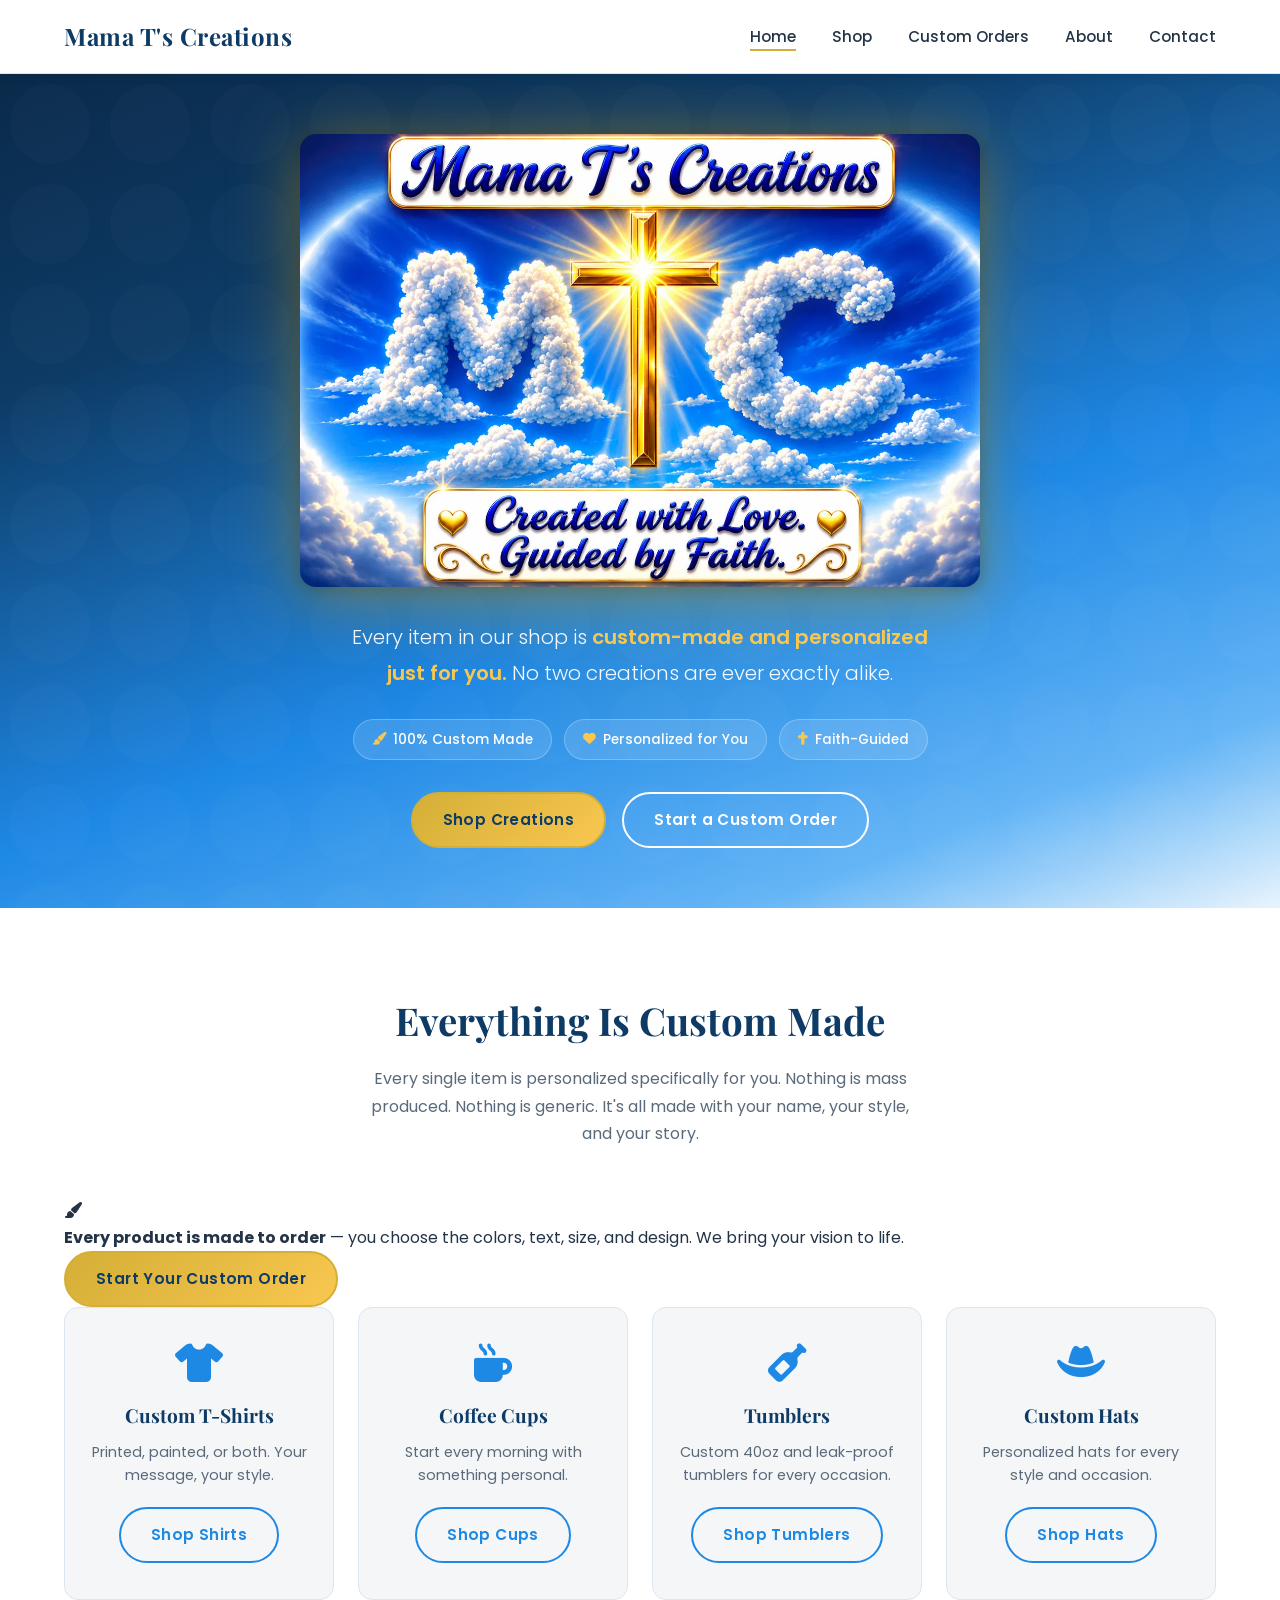
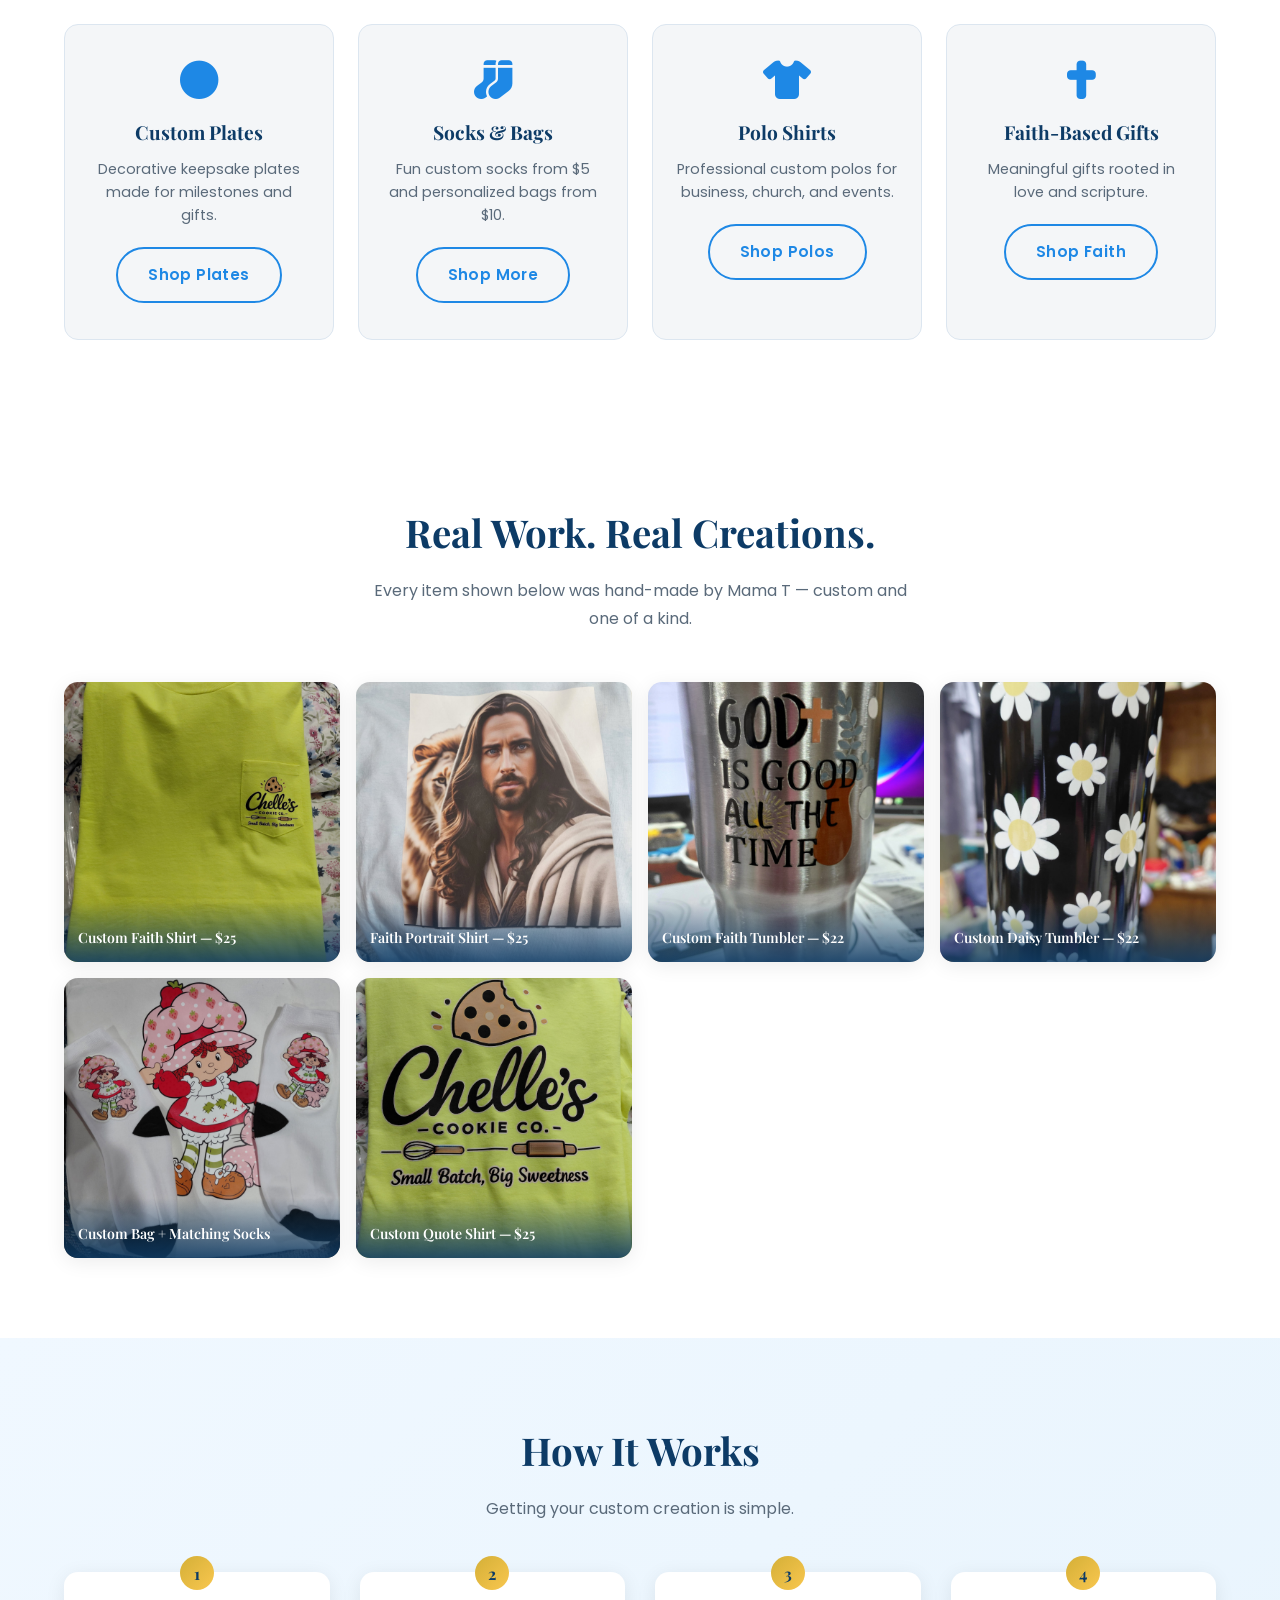
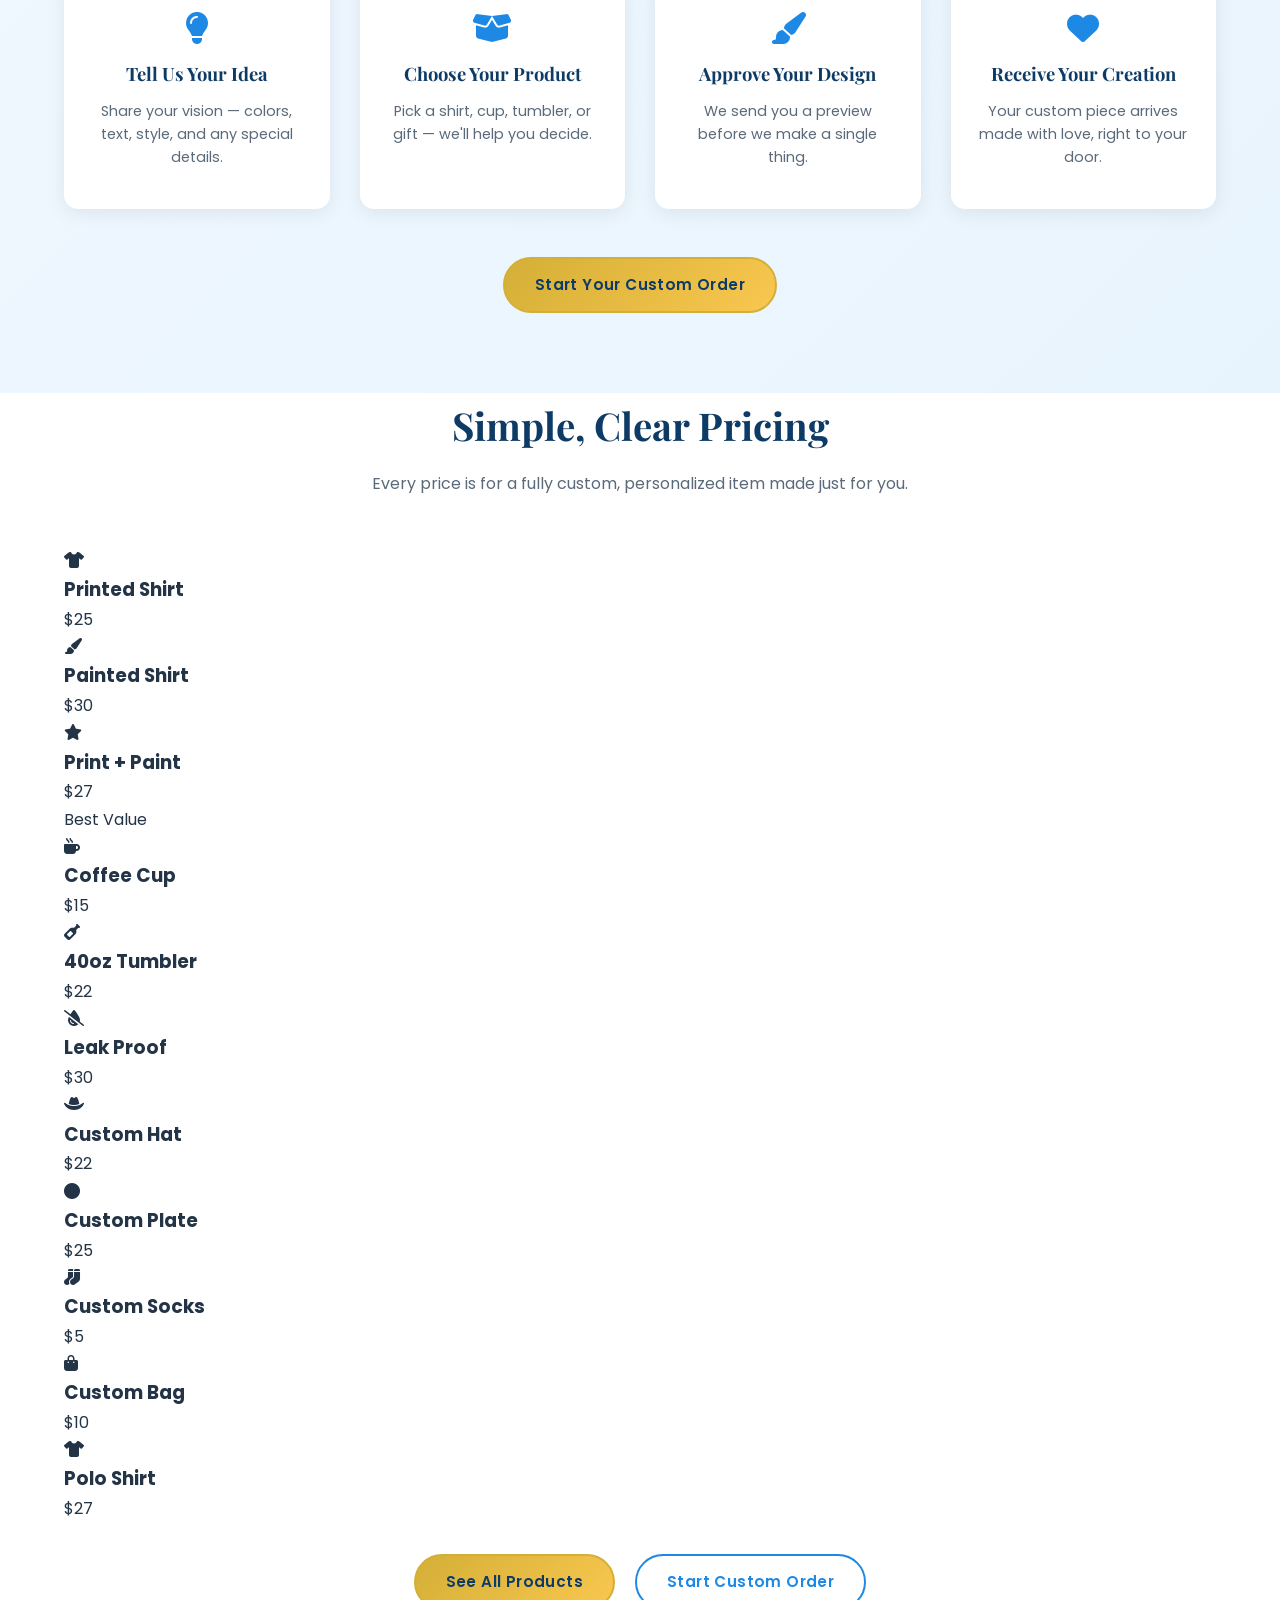
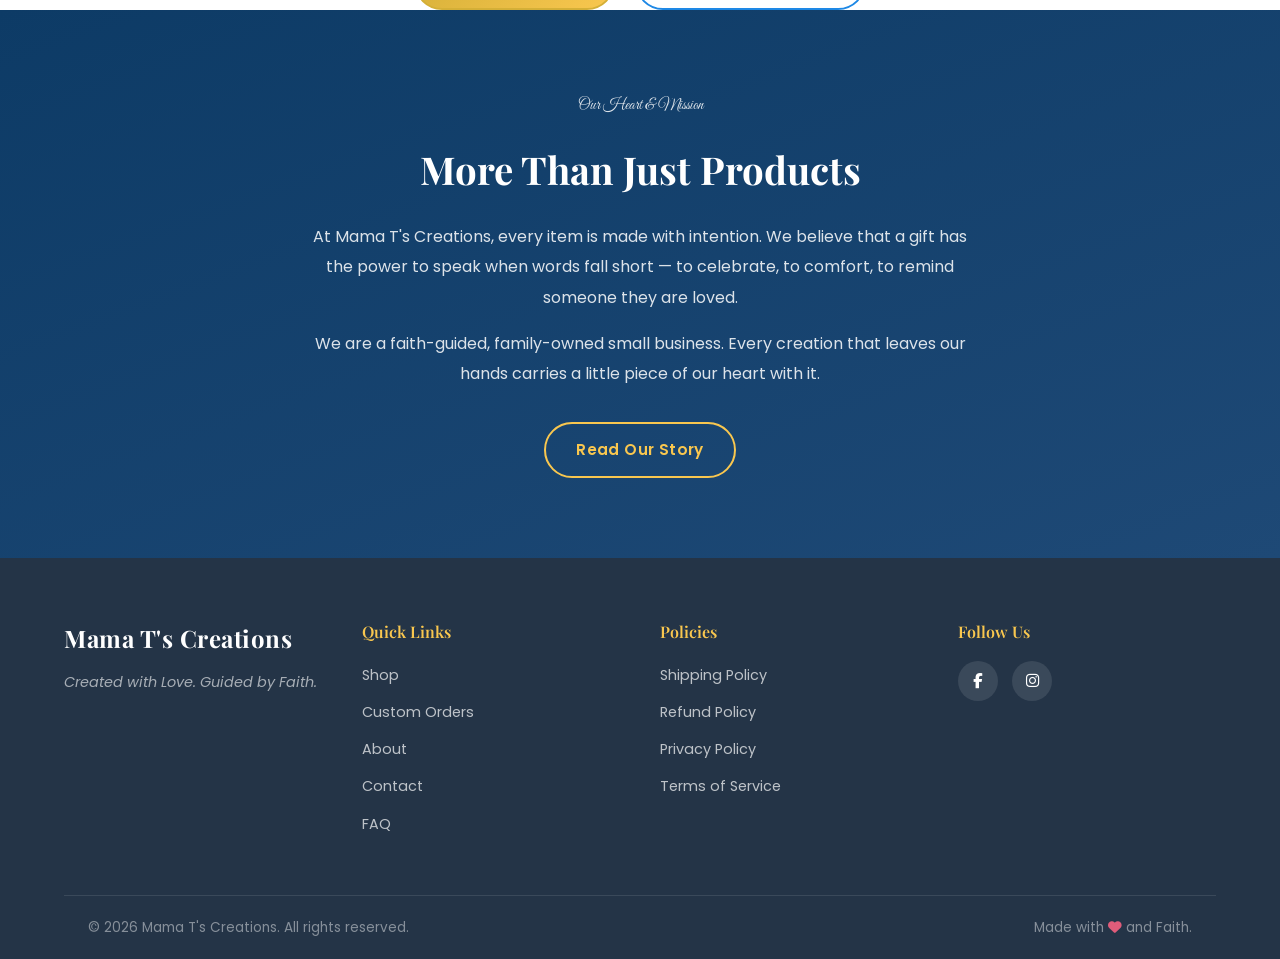
==== index.html @ 595fed77 "Fix broken gallery HTML structure on homepage" ====
<!DOCTYPE html>
<html lang="en">

<head>
  <!-- ========== META & SEO ========== -->
  <meta charset="UTF-8" />
  <meta name="viewport" content="width=device-width, initial-scale=1.0" />
  <meta name="description" content="Mama T's Creations — Custom T-shirts, tumblers, coffee cups, and faith-based personalized gifts. Created with Love. Guided by Faith." />
  <meta name="keywords" content="custom shirts, tumblers, coffee cups, personalized gifts, faith gifts, handmade, Mama T's Creations" />
  <meta name="author" content="Mama T's Creations" />

  <!-- ========== OPEN GRAPH ========== -->
  <meta property="og:title" content="Mama T's Creations | Created with Love. Guided by Faith." />
  <meta property="og:description" content="Custom T-shirts, tumblers, coffee cups, and faith-based personalized gifts. Handmade with love." />
  <meta property="og:image" content="https://thepurgehacker127.github.io/mama-ts-creations/assets/images/og-image.jpg" />
  <meta property="og:url" content="https://thepurgehacker127.github.io/mama-ts-creations" />
  <meta property="og:type" content="website" />
  <meta name="twitter:card" content="summary_large_image" />

  <!-- ========== FAVICON ========== -->
  <link rel="icon" type="image/png" href="assets/logo/favicon.png" />
  <link rel="apple-touch-icon" href="assets/logo/favicon.png" />

  <!-- ========== PAGE TITLE ========== -->
  <title>Mama T's Creations | Created with Love. Guided by Faith.</title>

  <!-- ========== GOOGLE FONTS ========== -->
  <link rel="preconnect" href="https://fonts.googleapis.com" />
  <link rel="preconnect" href="https://fonts.gstatic.com" crossorigin />
  <link href="https://fonts.googleapis.com/css2?family=Playfair+Display:wght@400;600;700&family=Poppins:wght@300;400;500;600&family=Great+Vibes&display=swap" rel="stylesheet" />

  <!-- ========== FONT AWESOME ICONS ========== -->
  <link rel="stylesheet" href="https://cdnjs.cloudflare.com/ajax/libs/font-awesome/6.5.0/css/all.min.css" />

  <!-- ========== MAIN STYLESHEET ========== -->
  <link rel="stylesheet" href="css/style.css" />
</head>

<body>

  <!-- ========== HEADER / NAVIGATION ========== -->
  <header id="main-header">
    <nav class="navbar">
      <div class="nav-logo">
        <a href="index.html">
          <span class="logo-text">Mama T's Creations</span>
        </a>
      </div>
      <ul class="nav-links">
        <li><a href="index.html">Home</a></li>
        <li><a href="shop.html">Shop</a></li>
        <li><a href="custom-orders.html">Custom Orders</a></li>
        <li><a href="about.html">About</a></li>
        <li><a href="contact.html">Contact</a></li>
      </ul>
      <button class="nav-toggle" aria-label="Toggle navigation">
        <i class="fas fa-bars"></i>
      </button>
    </nav>
  </header>

  <!-- ========== HERO SECTION ========== -->
  <section id="hero">
    <div class="hero-content">

      <!-- LOGO — First thing customers see, big and centered -->
      <div class="hero-logo">
        <img
          src="assets/logo/mama-ts-logo.png"
          alt="Mama T's Creations — Created with Love. Guided by Faith."
          class="hero-logo-img"
        />
      </div>

      <p class="hero-subtitle">
        Every item in our shop is <strong>custom-made and personalized just for you.</strong>
        No two creations are ever exactly alike.
      </p>

      <div class="hero-badges">
        <span class="hero-badge"><i class="fas fa-paint-brush"></i> 100% Custom Made</span>
        <span class="hero-badge"><i class="fas fa-heart"></i> Personalized for You</span>
        <span class="hero-badge"><i class="fas fa-cross"></i> Faith-Guided</span>
      </div>

      <div class="hero-buttons">
        <a href="shop.html" class="btn btn-primary">Shop Creations</a>
        <a href="custom-orders.html" class="btn btn-secondary">Start a Custom Order</a>
      </div>

    </div>
  </section>

  <!-- ========== PRODUCT CATEGORIES SECTION ========== -->
  <section id="categories">
    <div class="container">
      <h2 class="section-title">Everything Is Custom Made</h2>
      <p class="section-subtitle">Every single item is personalized specifically for you. Nothing is mass produced. Nothing is generic. It's all made with your name, your style, and your story.</p>

      <!-- Customization emphasis banner -->
      <div class="custom-emphasis-bar">
        <i class="fas fa-paint-brush"></i>
        <p><strong>Every product is made to order</strong> — you choose the colors, text, size, and design. We bring your vision to life.</p>
        <a href="custom-orders.html" class="btn btn-primary">Start Your Custom Order</a>
      </div>

      <div class="category-grid">

        <div class="category-card">
          <i class="fas fa-tshirt"></i>
          <h3>Custom T-Shirts</h3>
          <p>Printed, painted, or both. Your message, your style.</p>
          <a href="shop.html#shirts" class="btn btn-outline">Shop Shirts</a>
        </div>

        <div class="category-card">
          <i class="fas fa-mug-hot"></i>
          <h3>Coffee Cups</h3>
          <p>Start every morning with something personal.</p>
          <a href="shop.html#drinkware" class="btn btn-outline">Shop Cups</a>
        </div>

        <div class="category-card">
          <i class="fas fa-wine-bottle"></i>
          <h3>Tumblers</h3>
          <p>Custom 40oz and leak-proof tumblers for every occasion.</p>
          <a href="shop.html#drinkware" class="btn btn-outline">Shop Tumblers</a>
        </div>

        <div class="category-card">
          <i class="fas fa-hat-cowboy"></i>
          <h3>Custom Hats</h3>
          <p>Personalized hats for every style and occasion.</p>
          <a href="shop.html#hats" class="btn btn-outline">Shop Hats</a>
        </div>

        <div class="category-card">
          <i class="fas fa-circle"></i>
          <h3>Custom Plates</h3>
          <p>Decorative keepsake plates made for milestones and gifts.</p>
          <a href="shop.html#plates" class="btn btn-outline">Shop Plates</a>
        </div>

        <div class="category-card">
          <i class="fas fa-socks"></i>
          <h3>Socks & Bags</h3>
          <p>Fun custom socks from $5 and personalized bags from $10.</p>
          <a href="shop.html#socks" class="btn btn-outline">Shop More</a>
        </div>

        <div class="category-card">
          <i class="fas fa-tshirt"></i>
          <h3>Polo Shirts</h3>
          <p>Professional custom polos for business, church, and events.</p>
          <a href="shop.html#polo" class="btn btn-outline">Shop Polos</a>
        </div>

        <div class="category-card">
          <i class="fas fa-cross"></i>
          <h3>Faith-Based Gifts</h3>
          <p>Meaningful gifts rooted in love and scripture.</p>
          <a href="shop.html#shirts" class="btn btn-outline">Shop Faith</a>
        </div>

      </div>
    </div>
  </section>

  <!-- ========== REAL WORK GALLERY ========== -->
  <!-- ========== REAL WORK GALLERY ========== -->
  <section id="gallery">
    <div class="container">
      <h2 class="section-title">Real Work. Real Creations.</h2>
      <p class="section-subtitle">Every item shown below was hand-made by Mama T — custom and one of a kind.</p>
      <div class="gallery-grid">

        <div class="gallery-item">
          <img src="assets/images/shirt-waymaker.jpg" alt="Custom Waymaker faith shirt" loading="lazy" />
          <div class="gallery-item-label">Custom Faith Shirt — $25</div>
        </div>

        <div class="gallery-item">
          <img src="assets/images/shirt-jesus-lion-portrait.jpg" alt="Jesus and lion portrait shirt" loading="lazy" />
          <div class="gallery-item-label">Faith Portrait Shirt — $25</div>
        </div>

        <div class="gallery-item">
          <img src="assets/images/tumbler-faith-god-is-good.jpg" alt="God is Good faith tumbler" loading="lazy" />
          <div class="gallery-item-label">Custom Faith Tumbler — $22</div>
        </div>

        <div class="gallery-item">
          <img src="assets/images/tumbler-black-daisy.jpg" alt="Black daisy custom tumbler" loading="lazy" />
          <div class="gallery-item-label">Custom Daisy Tumbler — $22</div>
        </div>

        <div class="gallery-item">
          <img src="assets/images/bag-socks-strawberry-shortcake.jpg" alt="Custom bag and matching socks set" loading="lazy" />
          <div class="gallery-item-label">Custom Bag + Matching Socks</div>
        </div>

        <div class="gallery-item">
          <img src="assets/images/shirt-sisters.jpg" alt="Custom Sisters quote shirt" loading="lazy" />
          <div class="gallery-item-label">Custom Quote Shirt — $25</div>
        </div>

      </div>
    </div>
  </section>

  <!-- ========== CUSTOM ORDER PROCESS SECTION ========== -->
  <section id="order-process">
    <div class="container">
      <h2 class="section-title">How It Works</h2>
      <p class="section-subtitle">Getting your custom creation is simple.</p>
      <div class="process-steps">

        <div class="process-step">
          <div class="step-number">1</div>
          <i class="fas fa-lightbulb"></i>
          <h3>Tell Us Your Idea</h3>
          <p>Share your vision — colors, text, style, and any special details.</p>
        </div>

        <div class="process-step">
          <div class="step-number">2</div>
          <i class="fas fa-box-open"></i>
          <h3>Choose Your Product</h3>
          <p>Pick a shirt, cup, tumbler, or gift — we'll help you decide.</p>
        </div>

        <div class="process-step">
          <div class="step-number">3</div>
          <i class="fas fa-paint-brush"></i>
          <h3>Approve Your Design</h3>
          <p>We send you a preview before we make a single thing.</p>
        </div>

        <div class="process-step">
          <div class="step-number">4</div>
          <i class="fas fa-heart"></i>
          <h3>Receive Your Creation</h3>
          <p>Your custom piece arrives made with love, right to your door.</p>
        </div>

      </div>
      <div class="process-cta">
        <a href="custom-orders.html" class="btn btn-primary">Start Your Custom Order</a>
      </div>
    </div>
  </section>

  <!-- ========== PRICING SNAPSHOT ========== -->
  <section id="price-snapshot">
    <div class="container">
      <h2 class="section-title">Simple, Clear Pricing</h2>
      <p class="section-subtitle">Every price is for a fully custom, personalized item made just for you.</p>
      <div class="price-snapshot-grid">

        <div class="price-snap-card">
          <i class="fas fa-tshirt"></i>
          <h3>Printed Shirt</h3>
          <p class="snap-price">$25</p>
        </div>

        <div class="price-snap-card">
          <i class="fas fa-paint-brush"></i>
          <h3>Painted Shirt</h3>
          <p class="snap-price">$30</p>
        </div>

        <div class="price-snap-card featured-snap">
          <i class="fas fa-star"></i>
          <h3>Print + Paint</h3>
          <p class="snap-price">$27</p>
          <span class="snap-badge">Best Value</span>
        </div>

        <div class="price-snap-card">
          <i class="fas fa-mug-hot"></i>
          <h3>Coffee Cup</h3>
          <p class="snap-price">$15</p>
        </div>

        <div class="price-snap-card">
          <i class="fas fa-wine-bottle"></i>
          <h3>40oz Tumbler</h3>
          <p class="snap-price">$22</p>
        </div>

        <div class="price-snap-card">
          <i class="fas fa-tint-slash"></i>
          <h3>Leak Proof</h3>
          <p class="snap-price">$30</p>
        </div>

        <div class="price-snap-card">
          <i class="fas fa-hat-cowboy"></i>
          <h3>Custom Hat</h3>
          <p class="snap-price">$22</p>
        </div>

        <div class="price-snap-card">
          <i class="fas fa-circle"></i>
          <h3>Custom Plate</h3>
          <p class="snap-price">$25</p>
        </div>

        <div class="price-snap-card">
          <i class="fas fa-socks"></i>
          <h3>Custom Socks</h3>
          <p class="snap-price">$5</p>
        </div>

        <div class="price-snap-card">
          <i class="fas fa-shopping-bag"></i>
          <h3>Custom Bag</h3>
          <p class="snap-price">$10</p>
        </div>

        <div class="price-snap-card">
          <i class="fas fa-tshirt"></i>
          <h3>Polo Shirt</h3>
          <p class="snap-price">$27</p>
        </div>

      </div>
      <div style="text-align:center; margin-top:32px;">
        <a href="shop.html" class="btn btn-primary">See All Products</a>
        <a href="custom-orders.html" class="btn btn-outline" style="margin-left:16px;">Start Custom Order</a>
      </div>
    </div>
  </section>

  <!-- ========== FAITH / MISSION SECTION ========== -->
  <section id="mission">
    <div class="container">
      <div class="mission-content">
        <p class="mission-accent">Our Heart & Mission</p>
        <h2>More Than Just Products</h2>
        <p>
          At Mama T's Creations, every item is made with intention. We believe that a gift has the power to speak when words fall short — to celebrate, to comfort, to remind someone they are loved.
        </p>
        <p>
          We are a faith-guided, family-owned small business. Every creation that leaves our hands carries a little piece of our heart with it.
        </p>
        <a href="about.html" class="btn btn-outline">Read Our Story</a>
      </div>
    </div>
  </section>

  <!-- ========== FOOTER ========== -->
  <footer id="main-footer">
    <div class="container">
      <div class="footer-grid">

        <div class="footer-brand">
          <span class="logo-text">Mama T's Creations</span>
          <p>Created with Love. Guided by Faith.</p>
        </div>

        <div class="footer-links">
          <h4>Quick Links</h4>
          <ul>
            <li><a href="shop.html">Shop</a></li>
            <li><a href="custom-orders.html">Custom Orders</a></li>
            <li><a href="about.html">About</a></li>
            <li><a href="contact.html">Contact</a></li>
            <li><a href="faq.html">FAQ</a></li>
          </ul>
        </div>

        <div class="footer-policies">
          <h4>Policies</h4>
          <ul>
            <li><a href="shipping-policy.html">Shipping Policy</a></li>
            <li><a href="refund-policy.html">Refund Policy</a></li>
            <li><a href="privacy-policy.html">Privacy Policy</a></li>
            <li><a href="terms.html">Terms of Service</a></li>
          </ul>
        </div>

        <div class="footer-social">
          <h4>Follow Us</h4>
          <div class="social-icons">
            <a href="#" aria-label="Facebook"><i class="fab fa-facebook-f"></i></a>
            <a href="https://instagram.com/tsmith64068" target="_blank" aria-label="Instagram"><i class="fab fa-instagram"></i></a>
          </div>
        </div>

      </div>

      <div class="footer-bottom">
        <p>&copy; 2025 Mama T's Creations. All rights reserved.</p>
        <p>Made with <i class="fas fa-heart"></i> and Faith.</p>
      </div>

    </div>
  </footer>

  <script src="js/main.js"></script>

</body>
</html>
---- css/style.css ----
/* ============================================
   MAMA T'S CREATIONS — MAIN STYLESHEET
   Created with Love. Guided by Faith.
============================================ */

/* ========== CSS VARIABLES (BRAND COLORS & FONTS) ========== */
:root {
  /* Brand Colors */
  --sky-blue: #64B5F6;
  --deep-blue: #1E88E5;
  --soft-white: #FFFFFF;
  --cloud-gray: #F4F6F8;
  --gold: #D4AF37;
  --warm-gold: #F9C74F;
  --text-dark: #243447;
  --soft-navy: #0D3B66;
  --text-muted: #5a6a7a;
  --border-light: #dce6f0;

  /* Fonts */
  --font-heading: 'Playfair Display', serif;
  --font-body: 'Poppins', sans-serif;
  --font-accent: 'Great Vibes', cursive;

  /* Spacing */
  --section-padding: 80px 0;
  --container-max: 1200px;

  /* Shadows */
  --card-shadow: 0 4px 20px rgba(0, 0, 0, 0.08);
  --hover-shadow: 0 8px 30px rgba(0, 0, 0, 0.15);

  /* Border Radius */
  --radius-sm: 8px;
  --radius-md: 14px;
  --radius-lg: 24px;

  /* Transitions */
  --transition: all 0.3s ease;
}

/* ========== CSS RESET ========== */
*, *::before, *::after {
  margin: 0;
  padding: 0;
  box-sizing: border-box;
}

html {
  scroll-behavior: smooth;
}

body {
  font-family: var(--font-body);
  color: var(--text-dark);
  background-color: var(--soft-white);
  line-height: 1.7;
  font-size: 16px;
}

img {
  max-width: 100%;
  display: block;
}

a {
  text-decoration: none;
  color: inherit;
  transition: var(--transition);
}

ul {
  list-style: none;
}

/* ========== CONTAINER ========== */
.container {
  max-width: var(--container-max);
  margin: 0 auto;
  padding: 0 24px;
}

/* ========== SECTION TITLES ========== */
.section-title {
  font-family: var(--font-heading);
  font-size: clamp(1.8rem, 3vw, 2.6rem);
  color: var(--soft-navy);
  text-align: center;
  margin-bottom: 12px;
}

.section-subtitle {
  font-size: 1rem;
  color: var(--text-muted);
  text-align: center;
  margin-bottom: 50px;
  max-width: 560px;
  margin-left: auto;
  margin-right: auto;
}

/* ========== BUTTONS ========== */
.btn {
  display: inline-block;
  padding: 13px 30px;
  border-radius: 50px;
  font-family: var(--font-body);
  font-size: 0.95rem;
  font-weight: 600;
  cursor: pointer;
  transition: var(--transition);
  border: 2px solid transparent;
  letter-spacing: 0.4px;
}

.btn-primary {
  background: linear-gradient(135deg, var(--gold), var(--warm-gold));
  color: var(--soft-navy);
  border-color: var(--gold);
}

.btn-primary:hover {
  background: linear-gradient(135deg, var(--warm-gold), var(--gold));
  transform: translateY(-2px);
  box-shadow: 0 6px 20px rgba(212, 175, 55, 0.4);
}

.btn-secondary {
  background: transparent;
  color: var(--soft-white);
  border: 2px solid var(--soft-white);
}

.btn-secondary:hover {
  background: var(--soft-white);
  color: var(--soft-navy);
  transform: translateY(-2px);
}

.btn-outline {
  background: transparent;
  color: var(--deep-blue);
  border: 2px solid var(--deep-blue);
}

.btn-outline:hover {
  background: var(--deep-blue);
  color: var(--soft-white);
  transform: translateY(-2px);
}

/* ============================================
   NAVIGATION
============================================ */
#main-header {
  position: sticky;
  top: 0;
  z-index: 1000;
  background: rgba(255, 255, 255, 0.97);
  backdrop-filter: blur(10px);
  border-bottom: 1px solid var(--border-light);
  box-shadow: 0 2px 12px rgba(0, 0, 0, 0.06);
}

.navbar {
  display: flex;
  align-items: center;
  justify-content: space-between;
  max-width: var(--container-max);
  margin: 0 auto;
  padding: 16px 24px;
}

.logo-text {
  font-family: var(--font-heading);
  font-size: 1.5rem;
  font-weight: 700;
  color: var(--soft-navy);
  letter-spacing: 0.5px;
}

.logo-text span {
  color: var(--gold);
}

.nav-links {
  display: flex;
  align-items: center;
  gap: 36px;
}

.nav-links a {
  font-size: 0.95rem;
  font-weight: 500;
  color: var(--text-dark);
  position: relative;
  padding-bottom: 4px;
}

.nav-links a::after {
  content: '';
  position: absolute;
  bottom: 0;
  left: 0;
  width: 0;
  height: 2px;
  background: var(--gold);
  transition: var(--transition);
}

.nav-links a:hover::after,
.nav-links a.active::after {
  width: 100%;
}

.nav-links a:hover {
  color: var(--soft-navy);
}

/* Hamburger button — hidden on desktop */
.nav-toggle {
  display: none;
  background: none;
  border: none;
  font-size: 1.4rem;
  color: var(--soft-navy);
  cursor: pointer;
}

/* ============================================
   HERO SECTION — LOGO FIRST
============================================ */
#hero {
  min-height: 92vh;
  display: flex;
  align-items: center;
  justify-content: center;
  text-align: center;
  padding: 60px 24px;
  background: linear-gradient(
    160deg,
    #0a2a4a 0%,
    #0D3B66 25%,
    #1E88E5 60%,
    #64B5F6 85%,
    #e8f4fd 100%
  );
  position: relative;
  overflow: hidden;
}

/* Radial gold glow behind logo */
#hero::before {
  content: '';
  position: absolute;
  top: 40%;
  left: 50%;
  transform: translate(-50%, -50%);
  width: 700px;
  height: 700px;
  background: radial-gradient(
    circle,
    rgba(249, 199, 79, 0.18) 0%,
    rgba(212, 175, 55, 0.08) 40%,
    transparent 70%
  );
  pointer-events: none;
}

/* Subtle cloud texture overlay */
#hero::after {
  content: '';
  position: absolute;
  inset: 0;
  background: url("data:image/svg+xml,%3Csvg xmlns='http://www.w3.org/2000/svg' width='100' height='100'%3E%3Ccircle cx='50' cy='50' r='40' fill='rgba(255,255,255,0.015)'/%3E%3C/svg%3E");
  pointer-events: none;
}

.hero-content {
  position: relative;
  z-index: 1;
  max-width: 860px;
  width: 100%;
}

/* ===== HERO LOGO ===== */
.hero-logo {
  margin-bottom: 32px;
  animation: logoDropIn 0.9s cubic-bezier(0.22, 1, 0.36, 1) both;
}

.hero-logo-img {
  width: 100%;
  max-width: 680px;
  margin: 0 auto;
  display: block;
  filter: drop-shadow(0 8px 32px rgba(212, 175, 55, 0.5))
          drop-shadow(0 2px 8px rgba(0, 0, 0, 0.4));
  border-radius: 16px;
}

@keyframes logoDropIn {
  0% {
    opacity: 0;
    transform: translateY(-30px) scale(0.94);
  }
  100% {
    opacity: 1;
    transform: translateY(0) scale(1);
  }
}

/* ===== HERO SUBTITLE ===== */
.hero-subtitle {
  font-size: clamp(1rem, 2vw, 1.25rem);
  color: rgba(255, 255, 255, 0.95);
  max-width: 580px;
  margin: 0 auto 28px;
  font-weight: 300;
  line-height: 1.8;
  animation: fadeUp 0.7s 0.4s ease both;
}

.hero-subtitle strong {
  color: var(--warm-gold);
  font-weight: 600;
}

/* ===== HERO BADGES ===== */
.hero-badges {
  display: flex;
  gap: 12px;
  justify-content: center;
  flex-wrap: wrap;
  margin-bottom: 32px;
  animation: fadeUp 0.7s 0.55s ease both;
}

.hero-badge {
  background: rgba(255, 255, 255, 0.12);
  backdrop-filter: blur(8px);
  border: 1px solid rgba(255, 255, 255, 0.25);
  color: var(--soft-white);
  padding: 8px 18px;
  border-radius: 50px;
  font-size: 0.85rem;
  font-weight: 500;
  display: flex;
  align-items: center;
  gap: 7px;
  transition: var(--transition);
}

.hero-badge i {
  color: var(--warm-gold);
  font-size: 0.8rem;
}

.hero-badge:hover {
  background: rgba(255, 255, 255, 0.2);
  border-color: var(--warm-gold);
}

/* ===== HERO BUTTONS ===== */
.hero-buttons {
  display: flex;
  gap: 16px;
  justify-content: center;
  flex-wrap: wrap;
  animation: fadeUp 0.7s 0.7s ease both;
}

@keyframes fadeUp {
  from {
    opacity: 0;
    transform: translateY(18px);
  }
  to {
    opacity: 1;
    transform: translateY(0);
  }
}

/* ===== MOBILE HERO ===== */
@media (max-width: 768px) {
  #hero {
    min-height: 80vh;
    padding: 40px 16px;
  }

  .hero-logo-img {
    max-width: 100%;
    border-radius: 12px;
  }

  .hero-badges {
    gap: 8px;
  }

  .hero-badge {
    font-size: 0.8rem;
    padding: 6px 14px;
  }

  .hero-buttons {
    flex-direction: column;
    align-items: center;
  }
}

@media (max-width: 480px) {
  .hero-logo-img {
    border-radius: 10px;
  }
}

/* ===== MOBILE HERO ===== */
@media (max-width: 768px) {
  #hero {
    min-height: 80vh;
    padding: 40px 16px;
  }

  .hero-logo-img {
    max-width: 100%;
    border-radius: 12px;
  }

  .hero-badges {
    gap: 8px;
  }

  .hero-badge {
    font-size: 0.8rem;
    padding: 6px 14px;
  }

  .hero-buttons {
    flex-direction: column;
    align-items: center;
  }
}

@media (max-width: 480px) {
  .hero-logo-img {
    border-radius: 10px;
  }
}

/* ============================================
   PRODUCT CATEGORIES SECTION
============================================ */
#categories {
  padding: var(--section-padding);
  background: var(--soft-white);
}

.category-grid {
  display: grid;
  grid-template-columns: repeat(auto-fit, minmax(220px, 1fr));
  gap: 24px;
}

.category-card {
  background: var(--cloud-gray);
  border-radius: var(--radius-md);
  padding: 36px 24px;
  text-align: center;
  transition: var(--transition);
  border: 1px solid var(--border-light);
}

.category-card:hover {
  transform: translateY(-6px);
  box-shadow: var(--hover-shadow);
  background: var(--soft-white);
  border-color: var(--sky-blue);
}

.category-card i {
  font-size: 2.4rem;
  color: var(--deep-blue);
  margin-bottom: 16px;
  display: block;
}

.category-card h3 {
  font-family: var(--font-heading);
  font-size: 1.2rem;
  color: var(--soft-navy);
  margin-bottom: 10px;
}

.category-card p {
  font-size: 0.9rem;
  color: var(--text-muted);
  margin-bottom: 20px;
  line-height: 1.6;
}

/* ============================================
   HOW IT WORKS / ORDER PROCESS SECTION
============================================ */
#order-process {
  padding: var(--section-padding);
  background: linear-gradient(135deg, #f0f8ff 0%, #e8f4fd 100%);
}

.process-steps {
  display: grid;
  grid-template-columns: repeat(auto-fit, minmax(220px, 1fr));
  gap: 30px;
  margin-bottom: 48px;
}

.process-step {
  background: var(--soft-white);
  border-radius: var(--radius-md);
  padding: 40px 24px;
  text-align: center;
  position: relative;
  box-shadow: var(--card-shadow);
  transition: var(--transition);
}

.process-step:hover {
  transform: translateY(-4px);
  box-shadow: var(--hover-shadow);
}

.step-number {
  position: absolute;
  top: -16px;
  left: 50%;
  transform: translateX(-50%);
  background: linear-gradient(135deg, var(--gold), var(--warm-gold));
  color: var(--soft-navy);
  font-family: var(--font-heading);
  font-weight: 700;
  font-size: 1rem;
  width: 34px;
  height: 34px;
  border-radius: 50%;
  display: flex;
  align-items: center;
  justify-content: center;
}

.process-step i {
  font-size: 2rem;
  color: var(--deep-blue);
  margin-bottom: 14px;
  display: block;
}

.process-step h3 {
  font-family: var(--font-heading);
  font-size: 1.15rem;
  color: var(--soft-navy);
  margin-bottom: 10px;
}

.process-step p {
  font-size: 0.9rem;
  color: var(--text-muted);
  line-height: 1.6;
}

.process-cta {
  text-align: center;
}

/* ============================================
   FAITH / MISSION SECTION
============================================ */
#mission {
  padding: var(--section-padding);
  background: linear-gradient(
    160deg,
    var(--soft-navy) 0%,
    #1E4976 100%
  );
  text-align: center;
}

.mission-content {
  max-width: 680px;
  margin: 0 auto;
}

.mission-accent {
  font-family: var(--font-accent);
  font-size: 1.8rem;
  color: var(--warm-gold);
  margin-bottom: 16px;
}

#mission h2 {
  font-family: var(--font-heading);
  font-size: clamp(1.8rem, 3vw, 2.4rem);
  color: var(--soft-white);
  margin-bottom: 20px;
}

#mission p {
  color: rgba(255, 255, 255, 0.85);
  font-size: 1rem;
  line-height: 1.9;
  margin-bottom: 16px;
}

#mission .btn-outline {
  color: var(--warm-gold);
  border-color: var(--warm-gold);
  margin-top: 16px;
}

#mission .btn-outline:hover {
  background: var(--warm-gold);
  color: var(--soft-navy);
}

/* ============================================
   FOOTER
============================================ */
#main-footer {
  background: var(--text-dark);
  color: rgba(255, 255, 255, 0.8);
  padding: 60px 0 0;
}

.footer-grid {
  display: grid;
  grid-template-columns: repeat(auto-fit, minmax(180px, 1fr));
  gap: 40px;
  padding-bottom: 48px;
  border-bottom: 1px solid rgba(255, 255, 255, 0.1);
}

.footer-brand .logo-text {
  color: var(--soft-white);
  display: block;
  margin-bottom: 12px;
}

.footer-brand p {
  font-size: 0.9rem;
  color: rgba(255, 255, 255, 0.6);
  font-style: italic;
}

.footer-links h4,
.footer-policies h4,
.footer-social h4 {
  font-family: var(--font-heading);
  font-size: 1rem;
  color: var(--warm-gold);
  margin-bottom: 16px;
  font-weight: 600;
}

.footer-links ul li,
.footer-policies ul li {
  margin-bottom: 10px;
}

.footer-links a,
.footer-policies a {
  font-size: 0.9rem;
  color: rgba(255, 255, 255, 0.7);
  transition: var(--transition);
}

.footer-links a:hover,
.footer-policies a:hover {
  color: var(--warm-gold);
  padding-left: 4px;
}

.social-icons {
  display: flex;
  gap: 14px;
}

.social-icons a {
  width: 40px;
  height: 40px;
  border-radius: 50%;
  background: rgba(255, 255, 255, 0.1);
  display: flex;
  align-items: center;
  justify-content: center;
  color: var(--soft-white);
  font-size: 0.95rem;
  transition: var(--transition);
}

.social-icons a:hover {
  background: var(--gold);
  color: var(--soft-navy);
  transform: translateY(-3px);
}

.footer-bottom {
  text-align: center;
  padding: 20px 24px;
  font-size: 0.85rem;
  color: rgba(255, 255, 255, 0.45);
  display: flex;
  justify-content: space-between;
  align-items: center;
  flex-wrap: wrap;
  gap: 8px;
}

.footer-bottom .fa-heart {
  color: #e05c7a;
}

/* ============================================
   MOBILE RESPONSIVE
============================================ */
@media (max-width: 768px) {

  /* Nav */
  .nav-links {
    display: none;
    flex-direction: column;
    position: absolute;
    top: 100%;
    left: 0;
    right: 0;
    background: var(--soft-white);
    padding: 24px;
    gap: 20px;
    border-bottom: 1px solid var(--border-light);
    box-shadow: 0 8px 24px rgba(0,0,0,0.08);
  }

  .nav-links.open {
    display: flex;
  }

  .nav-toggle {
    display: block;
  }

  /* Hero */
  #hero {
    min-height: 80vh;
    padding: 60px 20px;
  }

  .hero-buttons {
    flex-direction: column;
    align-items: center;
  }

  /* Footer bottom */
  .footer-bottom {
    flex-direction: column;
    text-align: center;
  }
}

@media (max-width: 480px) {
  .hero-title {
    font-size: 2.4rem;
  }

  .hero-accent {
    font-size: 1.5rem;
  }

  .category-grid {
    grid-template-columns: 1fr 1fr;
  }
}

/* ========== SCROLL REVEAL ANIMATION ========== */
.reveal {
  opacity: 0;
  transform: translateY(28px);
  transition: opacity 0.6s ease, transform 0.6s ease;
}

.reveal.visible {
  opacity: 1;
  transform: translateY(0);
}

/* ========== SCROLLED HEADER STATE ========== */
#main-header.scrolled {
  box-shadow: 0 4px 20px rgba(0, 0, 0, 0.12);
}
/* ============================================
   PAGE HERO BANNER (inner pages)
============================================ */
.page-hero {
  background: linear-gradient(
    160deg,
    #0D3B66 0%,
    #1E88E5 50%,
    #64B5F6 100%
  );
  padding: 80px 24px;
  text-align: center;
  color: var(--soft-white);
}

.page-hero-content h1 {
  font-family: var(--font-heading);
  font-size: clamp(2rem, 4vw, 3.2rem);
  color: var(--soft-white);
  margin: 12px 0;
}

.page-hero-content p {
  font-size: 1rem;
  color: rgba(255, 255, 255, 0.85);
  max-width: 500px;
  margin: 0 auto;
}

/* ============================================
   SHOP FILTER BAR
============================================ */
#shop-nav {
  background: var(--soft-white);
  padding: 20px 0;
  border-bottom: 1px solid var(--border-light);
  position: sticky;
  top: 65px;
  z-index: 900;
}

.shop-filter-bar {
  display: flex;
  gap: 12px;
  flex-wrap: wrap;
  justify-content: center;
}

.filter-btn {
  padding: 8px 20px;
  border-radius: 50px;
  font-size: 0.88rem;
  font-weight: 500;
  color: var(--text-dark);
  border: 1px solid var(--border-light);
  background: var(--cloud-gray);
  transition: var(--transition);
}

.filter-btn:hover,
.filter-btn.active {
  background: var(--deep-blue);
  color: var(--soft-white);
  border-color: var(--deep-blue);
}

/* ============================================
   SHOP SECTIONS
============================================ */
.shop-section {
  padding: var(--section-padding);
  background: var(--soft-white);
}

.shop-section-alt {
  background: var(--cloud-gray);
}

.shop-section-header {
  text-align: center;
  margin-bottom: 48px;
}

.shop-section-header i {
  font-size: 2.8rem;
  color: var(--deep-blue);
  margin-bottom: 12px;
  display: block;
}

.shop-section-header h2 {
  font-family: var(--font-heading);
  font-size: clamp(1.8rem, 3vw, 2.4rem);
  color: var(--soft-navy);
  margin-bottom: 10px;
}

.shop-section-header p {
  color: var(--text-muted);
  max-width: 480px;
  margin: 0 auto;
}

/* ============================================
   PRODUCT GRID & CARDS
============================================ */
.product-grid {
  display: grid;
  grid-template-columns: repeat(auto-fit, minmax(280px, 1fr));
  gap: 28px;
}

.product-card {
  background: var(--soft-white);
  border-radius: var(--radius-md);
  overflow: hidden;
  box-shadow: var(--card-shadow);
  transition: var(--transition);
  border: 1px solid var(--border-light);
}

.product-card:hover {
  transform: translateY(-6px);
  box-shadow: var(--hover-shadow);
  border-color: var(--sky-blue);
}

.product-image-placeholder {
  background: linear-gradient(135deg, #e8f4fd, #d0e8f8);
  height: 200px;
  display: flex;
  align-items: center;
  justify-content: center;
}

.product-image-placeholder i {
  font-size: 4rem;
  color: var(--deep-blue);
  opacity: 0.4;
}

.product-info {
  padding: 24px;
}

.product-info h3 {
  font-family: var(--font-heading);
  font-size: 1.2rem;
  color: var(--soft-navy);
  margin-bottom: 10px;
}

.product-info p {
  font-size: 0.9rem;
  color: var(--text-muted);
  line-height: 1.7;
  margin-bottom: 14px;
}

.product-details {
  display: flex;
  flex-wrap: wrap;
  gap: 8px;
  margin-bottom: 14px;
}

.product-tag {
  background: var(--cloud-gray);
  color: var(--text-dark);
  font-size: 0.78rem;
  font-weight: 500;
  padding: 4px 12px;
  border-radius: 50px;
  border: 1px solid var(--border-light);
}

.product-price {
  font-size: 1.1rem;
  font-weight: 600;
  color: var(--soft-navy);
  margin-bottom: 16px !important;
}

/* ============================================
   SHOP BOTTOM CTA BANNER
============================================ */
#shop-cta {
  padding: var(--section-padding);
  background: linear-gradient(
    160deg,
    var(--soft-navy) 0%,
    #1E4976 100%
  );
}

.cta-banner {
  text-align: center;
  max-width: 600px;
  margin: 0 auto;
}

.cta-banner h2 {
  font-family: var(--font-heading);
  font-size: clamp(2rem, 4vw, 3rem);
  color: var(--soft-white);
  margin-bottom: 16px;
}

.cta-banner p {
  color: rgba(255, 255, 255, 0.85);
  margin-bottom: 28px;
  font-size: 1rem;
}

.cta-banner .hero-accent {
  font-size: 1.6rem;
}
/* ============================================
   CUSTOM ORDER PAGE — MINI STEPS
============================================ */
#order-steps {
  padding: 48px 0;
  background: var(--cloud-gray);
  border-bottom: 1px solid var(--border-light);
}

.mini-steps {
  display: flex;
  align-items: flex-start;
  justify-content: center;
  flex-wrap: wrap;
  gap: 16px;
}

.mini-step {
  display: flex;
  align-items: flex-start;
  gap: 14px;
  max-width: 220px;
}

.mini-step-icon {
  width: 48px;
  height: 48px;
  min-width: 48px;
  border-radius: 50%;
  background: linear-gradient(135deg, var(--gold), var(--warm-gold));
  display: flex;
  align-items: center;
  justify-content: center;
  color: var(--soft-navy);
  font-size: 1.1rem;
}

.mini-step-text h4 {
  font-family: var(--font-heading);
  font-size: 0.95rem;
  color: var(--soft-navy);
  margin-bottom: 4px;
}

.mini-step-text p {
  font-size: 0.82rem;
  color: var(--text-muted);
  line-height: 1.5;
}

.mini-step-divider {
  color: var(--sky-blue);
  font-size: 1.2rem;
  padding-top: 12px;
  display: flex;
  align-items: center;
}

/* ============================================
   ORDER FORM
============================================ */
#order-form-section {
  padding: var(--section-padding);
  background: var(--soft-white);
}

.form-wrapper {
  max-width: 820px;
  margin: 0 auto;
}

.form-intro {
  text-align: center;
  margin-bottom: 40px;
}

.form-intro h2 {
  font-family: var(--font-heading);
  font-size: clamp(1.8rem, 3vw, 2.4rem);
  color: var(--soft-navy);
  margin-bottom: 10px;
}

.form-intro p {
  color: var(--text-muted);
  font-size: 0.95rem;
}

.required-star {
  color: #e05c7a;
  font-weight: 700;
}

/* Fieldsets */
.form-fieldset {
  border: 1px solid var(--border-light);
  border-radius: var(--radius-md);
  padding: 28px;
  margin-bottom: 24px;
  background: var(--cloud-gray);
}

.form-fieldset legend {
  font-family: var(--font-heading);
  font-size: 1rem;
  font-weight: 600;
  color: var(--soft-navy);
  padding: 0 12px;
  display: flex;
  align-items: center;
  gap: 8px;
}

.form-fieldset legend i {
  color: var(--deep-blue);
}

/* Form rows */
.form-row {
  display: grid;
  grid-template-columns: 1fr 1fr;
  gap: 16px;
}

/* Form groups */
.form-group {
  margin-top: 18px;
}

.form-group label {
  display: block;
  font-size: 0.88rem;
  font-weight: 600;
  color: var(--text-dark);
  margin-bottom: 6px;
}

.form-group input,
.form-group select,
.form-group textarea {
  width: 100%;
  padding: 12px 16px;
  border: 1.5px solid var(--border-light);
  border-radius: var(--radius-sm);
  font-family: var(--font-body);
  font-size: 0.93rem;
  color: var(--text-dark);
  background: var(--soft-white);
  transition: var(--transition);
  outline: none;
}

.form-group input:focus,
.form-group select:focus,
.form-group textarea:focus {
  border-color: var(--deep-blue);
  box-shadow: 0 0 0 3px rgba(30, 136, 229, 0.12);
}

.form-group textarea {
  resize: vertical;
  min-height: 100px;
}

/* Checkbox / radio group */
.checkbox-group {
  display: flex;
  flex-wrap: wrap;
  gap: 12px;
  margin-top: 8px;
}

.checkbox-label {
  display: flex;
  align-items: center;
  gap: 8px;
  font-size: 0.9rem;
  color: var(--text-dark);
  cursor: pointer;
  padding: 8px 16px;
  border: 1.5px solid var(--border-light);
  border-radius: 50px;
  background: var(--soft-white);
  transition: var(--transition);
}

.checkbox-label:hover {
  border-color: var(--deep-blue);
  color: var(--deep-blue);
}

.checkbox-label input {
  width: auto;
  margin: 0;
  accent-color: var(--deep-blue);
}

/* Submit area */
.form-submit {
  text-align: center;
  margin-top: 32px;
}

.form-note {
  font-size: 0.85rem;
  color: var(--text-muted);
  margin-bottom: 20px;
  display: flex;
  align-items: center;
  justify-content: center;
  gap: 6px;
}

.form-note i {
  color: var(--deep-blue);
}

.btn-large {
  padding: 16px 48px;
  font-size: 1.05rem;
  display: inline-flex;
  align-items: center;
  gap: 10px;
}

/* ============================================
   TRUST STRIP
============================================ */
#trust-strip {
  padding: 36px 0;
  background: linear-gradient(135deg, var(--soft-navy), #1E4976);
}

.trust-grid {
  display: flex;
  justify-content: center;
  flex-wrap: wrap;
  gap: 40px;
}

.trust-item {
  display: flex;
  flex-direction: column;
  align-items: center;
  gap: 8px;
  color: var(--soft-white);
}

.trust-item i {
  font-size: 1.8rem;
  color: var(--warm-gold);
}

.trust-item p {
  font-size: 0.88rem;
  font-weight: 500;
  color: rgba(255, 255, 255, 0.85);
}

/* ============================================
   MOBILE — FORM RESPONSIVE
============================================ */
@media (max-width: 600px) {
  .form-row {
    grid-template-columns: 1fr;
  }

  .mini-step-divider {
    display: none;
  }

  .mini-steps {
    flex-direction: column;
    align-items: center;
  }

  .mini-step {
    max-width: 100%;
  }
}
/* ============================================
   ABOUT PAGE
============================================ */
#about-story {
  padding: var(--section-padding);
  background: var(--soft-white);
}

.about-grid {
  display: grid;
  grid-template-columns: 1fr 1fr;
  gap: 60px;
  align-items: center;
}

.about-image-placeholder {
  background: linear-gradient(135deg, #e8f4fd, #d0e8f8);
  border-radius: var(--radius-lg);
  height: 420px;
  display: flex;
  flex-direction: column;
  align-items: center;
  justify-content: center;
  gap: 16px;
  color: var(--deep-blue);
  border: 2px dashed var(--sky-blue);
}

.about-image-placeholder i {
  font-size: 4rem;
  opacity: 0.4;
}

.about-image-placeholder p {
  font-size: 0.9rem;
  color: var(--text-muted);
  font-style: italic;
}

.section-label {
  font-size: 0.85rem;
  font-weight: 600;
  color: var(--deep-blue);
  text-transform: uppercase;
  letter-spacing: 1.5px;
  margin-bottom: 10px;
}

.about-text h2 {
  font-family: var(--font-heading);
  font-size: clamp(1.8rem, 3vw, 2.4rem);
  color: var(--soft-navy);
  margin-bottom: 20px;
  line-height: 1.3;
}

.about-text p {
  color: var(--text-muted);
  font-size: 0.97rem;
  line-height: 1.9;
  margin-bottom: 16px;
}

/* Values */
#about-values {
  padding: var(--section-padding);
  background: var(--cloud-gray);
}

.values-grid {
  display: grid;
  grid-template-columns: repeat(auto-fit, minmax(220px, 1fr));
  gap: 24px;
}

.value-card {
  background: var(--soft-white);
  border-radius: var(--radius-md);
  padding: 36px 24px;
  text-align: center;
  box-shadow: var(--card-shadow);
  transition: var(--transition);
}

.value-card:hover {
  transform: translateY(-4px);
  box-shadow: var(--hover-shadow);
}

.value-card i {
  font-size: 2.2rem;
  color: var(--gold);
  margin-bottom: 16px;
  display: block;
}

.value-card h3 {
  font-family: var(--font-heading);
  font-size: 1.15rem;
  color: var(--soft-navy);
  margin-bottom: 10px;
}

.value-card p {
  font-size: 0.9rem;
  color: var(--text-muted);
  line-height: 1.7;
}

/* Faith quote */
#about-quote {
  padding: var(--section-padding);
  background: linear-gradient(160deg, var(--soft-navy), #1E4976);
}

.faith-quote {
  text-align: center;
  max-width: 680px;
  margin: 0 auto;
}

.faith-quote .fa-quote-left {
  font-size: 2.5rem;
  color: var(--warm-gold);
  opacity: 0.5;
  margin-bottom: 20px;
}

.faith-quote blockquote {
  font-family: var(--font-heading);
  font-size: clamp(1.3rem, 2.5vw, 1.9rem);
  color: var(--soft-white);
  line-height: 1.6;
  font-style: italic;
  margin-bottom: 16px;
}

.faith-quote cite {
  font-size: 0.95rem;
  color: var(--warm-gold);
  font-style: normal;
  font-weight: 500;
}

/* About CTA reuses #shop-cta styles */
#about-cta {
  padding: var(--section-padding);
  background: linear-gradient(160deg, var(--soft-navy) 0%, #1E4976 100%);
}

/* ============================================
   CONTACT PAGE
============================================ */
#contact-section {
  padding: var(--section-padding);
  background: var(--soft-white);
}

.contact-grid {
  display: grid;
  grid-template-columns: 1fr 1.4fr;
  gap: 60px;
  align-items: start;
}

.contact-info h2,
.contact-form-wrapper h2 {
  font-family: var(--font-heading);
  font-size: clamp(1.6rem, 2.5vw, 2rem);
  color: var(--soft-navy);
  margin-bottom: 14px;
}

.contact-info > p {
  font-size: 0.95rem;
  color: var(--text-muted);
  line-height: 1.8;
  margin-bottom: 30px;
}

.contact-info > p a {
  color: var(--deep-blue);
  font-weight: 500;
}

.contact-details {
  display: flex;
  flex-direction: column;
  gap: 20px;
  margin-bottom: 32px;
}

.contact-detail-item {
  display: flex;
  align-items: flex-start;
  gap: 16px;
}

.contact-icon {
  width: 44px;
  height: 44px;
  min-width: 44px;
  border-radius: 50%;
  background: linear-gradient(135deg, var(--sky-blue), var(--deep-blue));
  display: flex;
  align-items: center;
  justify-content: center;
  color: var(--soft-white);
  font-size: 1rem;
}

.contact-detail-item h4 {
  font-size: 0.88rem;
  font-weight: 600;
  color: var(--text-dark);
  margin-bottom: 2px;
  text-transform: uppercase;
  letter-spacing: 0.8px;
}

.contact-detail-item p,
.contact-detail-item a {
  font-size: 0.93rem;
  color: var(--text-muted);
  line-height: 1.6;
}

.contact-detail-item a:hover {
  color: var(--deep-blue);
}

.contact-social p {
  font-size: 0.88rem;
  color: var(--text-muted);
  margin-bottom: 12px;
}

/* Contact form reuses order form styles */
.contact-form .form-group {
  margin-top: 16px;
}

.contact-form-wrapper {
  background: var(--cloud-gray);
  border-radius: var(--radius-md);
  padding: 36px;
  border: 1px solid var(--border-light);
}

/* ============================================
   THANK YOU PAGE
============================================ */
#thank-you-section {
  padding: 100px 24px;
  background: linear-gradient(160deg, #f0f8ff, #e8f4fd);
  min-height: 80vh;
  display: flex;
  align-items: center;
}

.thank-you-box {
  max-width: 620px;
  margin: 0 auto;
  text-align: center;
}

.thank-you-icon {
  font-size: 5rem;
  color: var(--deep-blue);
  margin-bottom: 20px;
  animation: popIn 0.5s ease;
}

@keyframes popIn {
  0% { transform: scale(0.5); opacity: 0; }
  80% { transform: scale(1.1); }
  100% { transform: scale(1); opacity: 1; }
}

.thank-you-box h1 {
  font-family: var(--font-heading);
  font-size: clamp(2.4rem, 5vw, 3.6rem);
  color: var(--soft-navy);
  margin-bottom: 20px;
}

.thank-you-message {
  font-size: 1rem;
  color: var(--text-muted);
  line-height: 1.9;
  margin-bottom: 12px;
}

.thank-you-scripture {
  background: var(--soft-white);
  border-left: 4px solid var(--gold);
  border-radius: var(--radius-sm);
  padding: 20px 24px;
  margin: 32px 0;
  text-align: left;
}

.thank-you-scripture i {
  color: var(--warm-gold);
  font-size: 1.4rem;
  margin-bottom: 10px;
  display: block;
}

.thank-you-scripture p {
  font-family: var(--font-heading);
  font-size: 1rem;
  color: var(--soft-navy);
  font-style: italic;
  line-height: 1.7;
  margin-bottom: 8px;
}

.thank-you-scripture cite {
  font-size: 0.85rem;
  color: var(--gold);
  font-style: normal;
  font-weight: 600;
}

.thank-you-buttons {
  display: flex;
  gap: 16px;
  justify-content: center;
  flex-wrap: wrap;
  margin-top: 8px;
}

/* ============================================
   MOBILE — ABOUT & CONTACT
============================================ */
@media (max-width: 768px) {
  .about-grid {
    grid-template-columns: 1fr;
    gap: 32px;
  }

  .about-image-placeholder {
    height: 260px;
  }

  .contact-grid {
    grid-template-columns: 1fr;
    gap: 40px;
  }

  .contact-form-wrapper {
    padding: 24px;
  }
}
/* ============================================
   FINAL POLISH & UTILITY CLASSES
============================================ */

/* Smooth page load */
body {
  animation: fadeInPage 0.4s ease;
}

@keyframes fadeInPage {
  from { opacity: 0; }
  to { opacity: 1; }
}

/* Selection color */
::selection {
  background: var(--warm-gold);
  color: var(--soft-navy);
}

/* Focus styles for accessibility */
a:focus-visible,
button:focus-visible,
input:focus-visible,
select:focus-visible,
textarea:focus-visible {
  outline: 3px solid var(--warm-gold);
  outline-offset: 3px;
  border-radius: 4px;
}

/* Scrollbar styling */
::-webkit-scrollbar {
  width: 8px;
}

::-webkit-scrollbar-track {
  background: var(--cloud-gray);
}

::-webkit-scrollbar-thumb {
  background: var(--sky-blue);
  border-radius: 4px;
}

::-webkit-scrollbar-thumb:hover {
  background: var(--deep-blue);
}

/* Image replacement utility */
.img-placeholder {
  background: linear-gradient(135deg, #e8f4fd, #d0e8f8);
  display: flex;
  align-items: center;
  justify-content: center;
  color: var(--deep-blue);
  font-size: 0.85rem;
  border-radius: var(--radius-sm);
}

/* Print styles */
@media print {
  #main-header,
  #main-footer,
  .btn,
  .nav-toggle {
    display: none !important;
  }

  body {
    color: #000;
    font-size: 12pt;
  }
}
/* ========== BACK TO TOP BUTTON ========== */
.back-to-top {
  position: fixed;
  bottom: 32px;
  right: 32px;
  width: 48px;
  height: 48px;
  border-radius: 50%;
  background: linear-gradient(135deg, var(--gold), var(--warm-gold));
  color: var(--soft-navy);
  border: none;
  cursor: pointer;
  font-size: 1.1rem;
  box-shadow: 0 4px 16px rgba(0, 0, 0, 0.2);
  opacity: 0;
  transform: translateY(16px);
  transition: var(--transition);
  z-index: 999;
  display: flex;
  align-items: center;
  justify-content: center;
}

.back-to-top.visible {
  opacity: 1;
  transform: translateY(0);
}

.back-to-top:hover {
  transform: translateY(-3px);
  box-shadow: 0 8px 24px rgba(212, 175, 55, 0.5);
}

@media (max-width: 480px) {
  .back-to-top {
    bottom: 20px;
    right: 20px;
    width: 42px;
    height: 42px;
  }
}

/* ============================================
   PRICING HIGHLIGHT BAR
============================================ */
.pricing-highlight-bar {
  display: flex;
  gap: 16px;
  flex-wrap: wrap;
  justify-content: center;
  margin-bottom: 40px;
}

.price-pill {
  background: var(--soft-white);
  border: 2px solid var(--border-light);
  border-radius: var(--radius-md);
  padding: 16px 24px;
  text-align: center;
  display: flex;
  flex-direction: column;
  align-items: center;
  gap: 6px;
  min-width: 140px;
  transition: var(--transition);
}

.price-pill:hover {
  border-color: var(--sky-blue);
  transform: translateY(-3px);
  box-shadow: var(--card-shadow);
}

.price-pill i {
  font-size: 1.6rem;
  color: var(--deep-blue);
}

.price-pill span {
  font-size: 0.85rem;
  color: var(--text-muted);
  font-weight: 500;
}

.price-pill strong {
  font-size: 1.5rem;
  color: var(--soft-navy);
  font-family: var(--font-heading);
}

.price-pill.best-value {
  border-color: var(--gold);
  background: linear-gradient(135deg, #fffbf0, #fff8e1);
}

.price-pill.best-value i,
.price-pill.best-value strong {
  color: var(--gold);
}

.best-value-tag {
  background: var(--gold);
  color: var(--soft-navy);
  font-size: 0.72rem !important;
  font-weight: 700 !important;
  padding: 3px 10px;
  border-radius: 50px;
}

/* ============================================
   FEATURED PRODUCT CARD
============================================ */
.product-card-featured {
  border: 2px solid var(--gold) !important;
  position: relative;
}

.product-featured-ribbon {
  position: absolute;
  top: 14px;
  right: -1px;
  background: linear-gradient(135deg, var(--gold), var(--warm-gold));
  color: var(--soft-navy);
  font-size: 0.75rem;
  font-weight: 700;
  padding: 5px 14px;
  border-radius: 4px 0 0 4px;
  letter-spacing: 0.5px;
}

.price-note {
  font-size: 0.78rem;
  color: var(--text-muted);
  font-weight: 400;
  margin-left: 4px;
}

/* ============================================
   PRICING SUMMARY TABLE
============================================ */
#pricing-summary {
  padding: var(--section-padding);
  background: var(--cloud-gray);
}

.pricing-table-wrapper {
  max-width: 700px;
  margin: 0 auto;
}

.pricing-table {
  width: 100%;
  border-collapse: collapse;
  background: var(--soft-white);
  border-radius: var(--radius-md);
  overflow: hidden;
  box-shadow: var(--card-shadow);
}

.pricing-table thead {
  background: linear-gradient(135deg, var(--soft-navy), #1E4976);
  color: var(--soft-white);
}

.pricing-table th {
  padding: 16px 20px;
  font-family: var(--font-heading);
  font-size: 0.95rem;
  font-weight: 600;
  text-align: left;
  letter-spacing: 0.5px;
}

.pricing-table td {
  padding: 14px 20px;
  font-size: 0.93rem;
  color: var(--text-dark);
  border-bottom: 1px solid var(--border-light);
}

.pricing-table td i {
  color: var(--deep-blue);
  margin-right: 8px;
  width: 16px;
}

.pricing-table tr:last-child td {
  border-bottom: none;
}

.pricing-table tr:hover td {
  background: var(--cloud-gray);
}

.table-highlight td {
  background: linear-gradient(135deg, #fffbf0, #fff8e1);
  font-weight: 600;
  color: var(--soft-navy);
}

.table-highlight:hover td {
  background: linear-gradient(135deg, #fff8e1, #fef3c7) !important;
}

.pricing-note {
  margin-top: 16px;
  font-size: 0.88rem;
  color: var(--text-muted);
  text-align: center;
  display: flex;
  align-items: center;
  justify-content: center;
  gap: 6px;
  flex-wrap: wrap;
}

.pricing-note i {
  color: var(--deep-blue);
}

.pricing-note a {
  color: var(--deep-blue);
  font-weight: 500;
}

.pricing-note a:hover {
  text-decoration: underline;
}

/* Pricing table mobile */
@media (max-width: 600px) {
  .pricing-table th,
  .pricing-table td {
    padding: 12px 14px;
    font-size: 0.85rem;
  }

  .pricing-highlight-bar {
    gap: 10px;
  }

  .price-pill {
    min-width: 120px;
    padding: 12px 16px;
  }
}

/* ============================================
   REAL PRODUCT IMAGES
============================================ */
.product-img-wrap {
  overflow: hidden;
  height: 240px;
  background: linear-gradient(135deg, #e8f4fd, #d0e8f8);
  position: relative;
}

.product-img {
  width: 100%;
  height: 240px;
  object-fit: cover;
  display: block;
  transition: transform 0.4s ease;
}

.product-card:hover .product-img {
  transform: scale(1.04);
}

.product-img-wrap img[src$=".svg"] {
  width: 100%;
  height: 100%;
  object-fit: cover;
}

/* ============================================
   WORK GALLERY — homepage featured section
============================================ */
#gallery {
  padding: var(--section-padding);
  background: var(--soft-white);
}

.gallery-grid {
  display: grid;
  grid-template-columns: repeat(auto-fit, minmax(260px, 1fr));
  gap: 16px;
}

.gallery-item {
  border-radius: var(--radius-md);
  overflow: hidden;
  position: relative;
  box-shadow: var(--card-shadow);
  transition: var(--transition);
}

.gallery-item:hover {
  transform: translateY(-4px);
  box-shadow: var(--hover-shadow);
}

.gallery-item img {
  width: 100%;
  height: 280px;
  object-fit: cover;
  display: block;
}

.gallery-item-label {
  position: absolute;
  bottom: 0;
  left: 0;
  right: 0;
  background: linear-gradient(transparent, rgba(13,59,102,0.85));
  color: white;
  padding: 24px 14px 12px;
  font-size: 0.88rem;
  font-weight: 600;
  font-family: var(--font-heading);
}
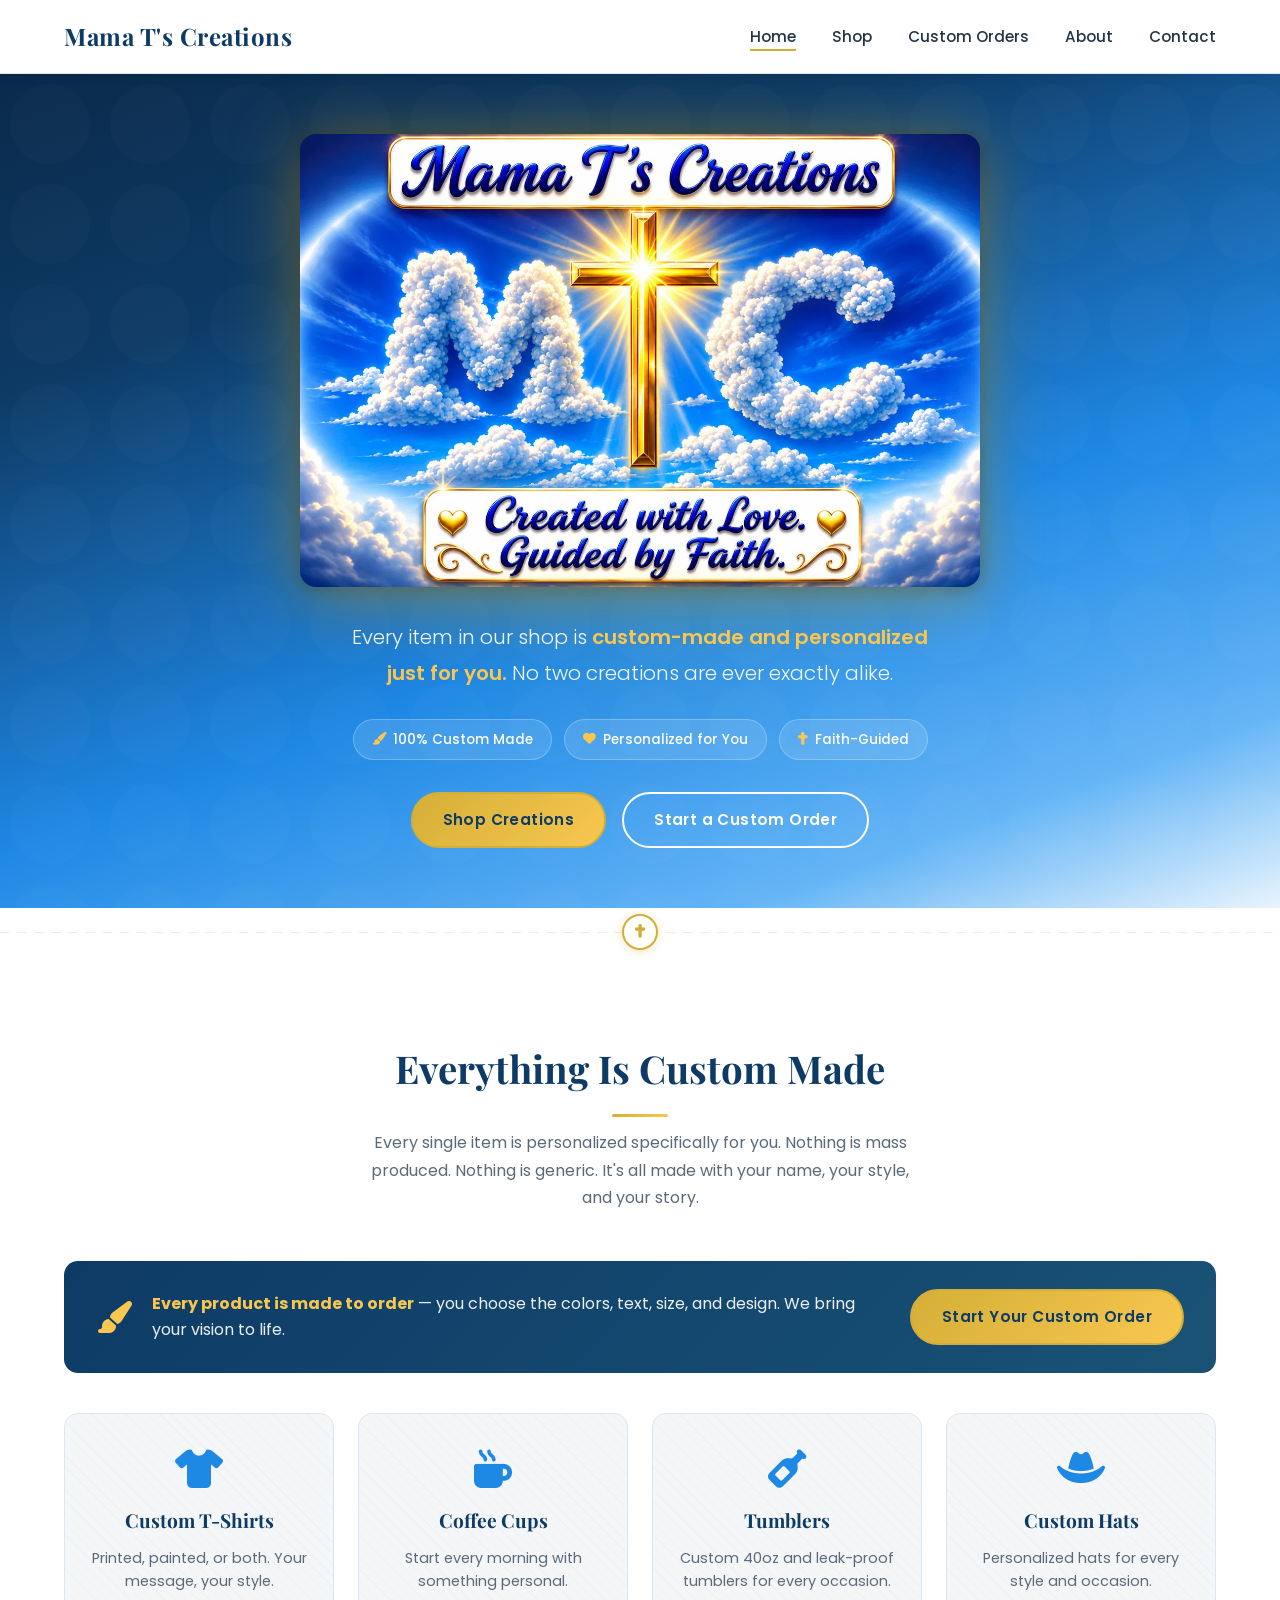
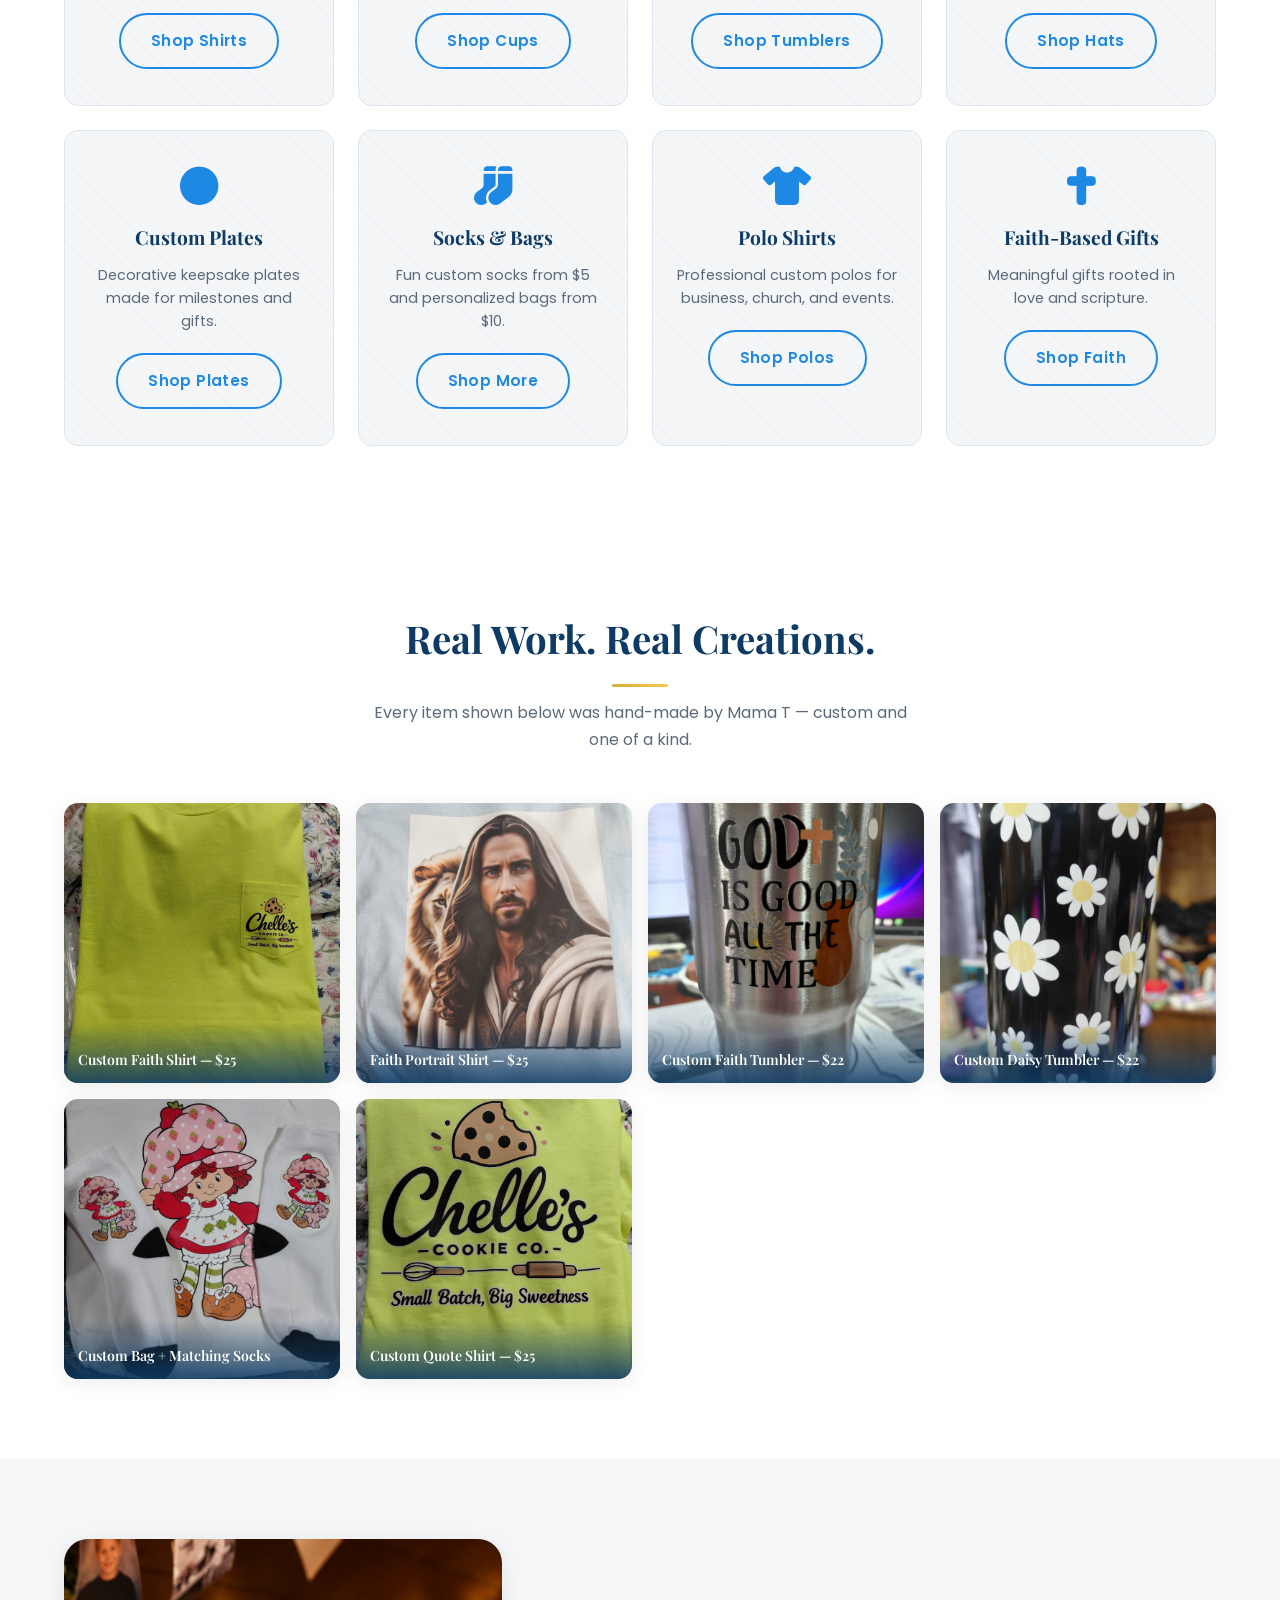
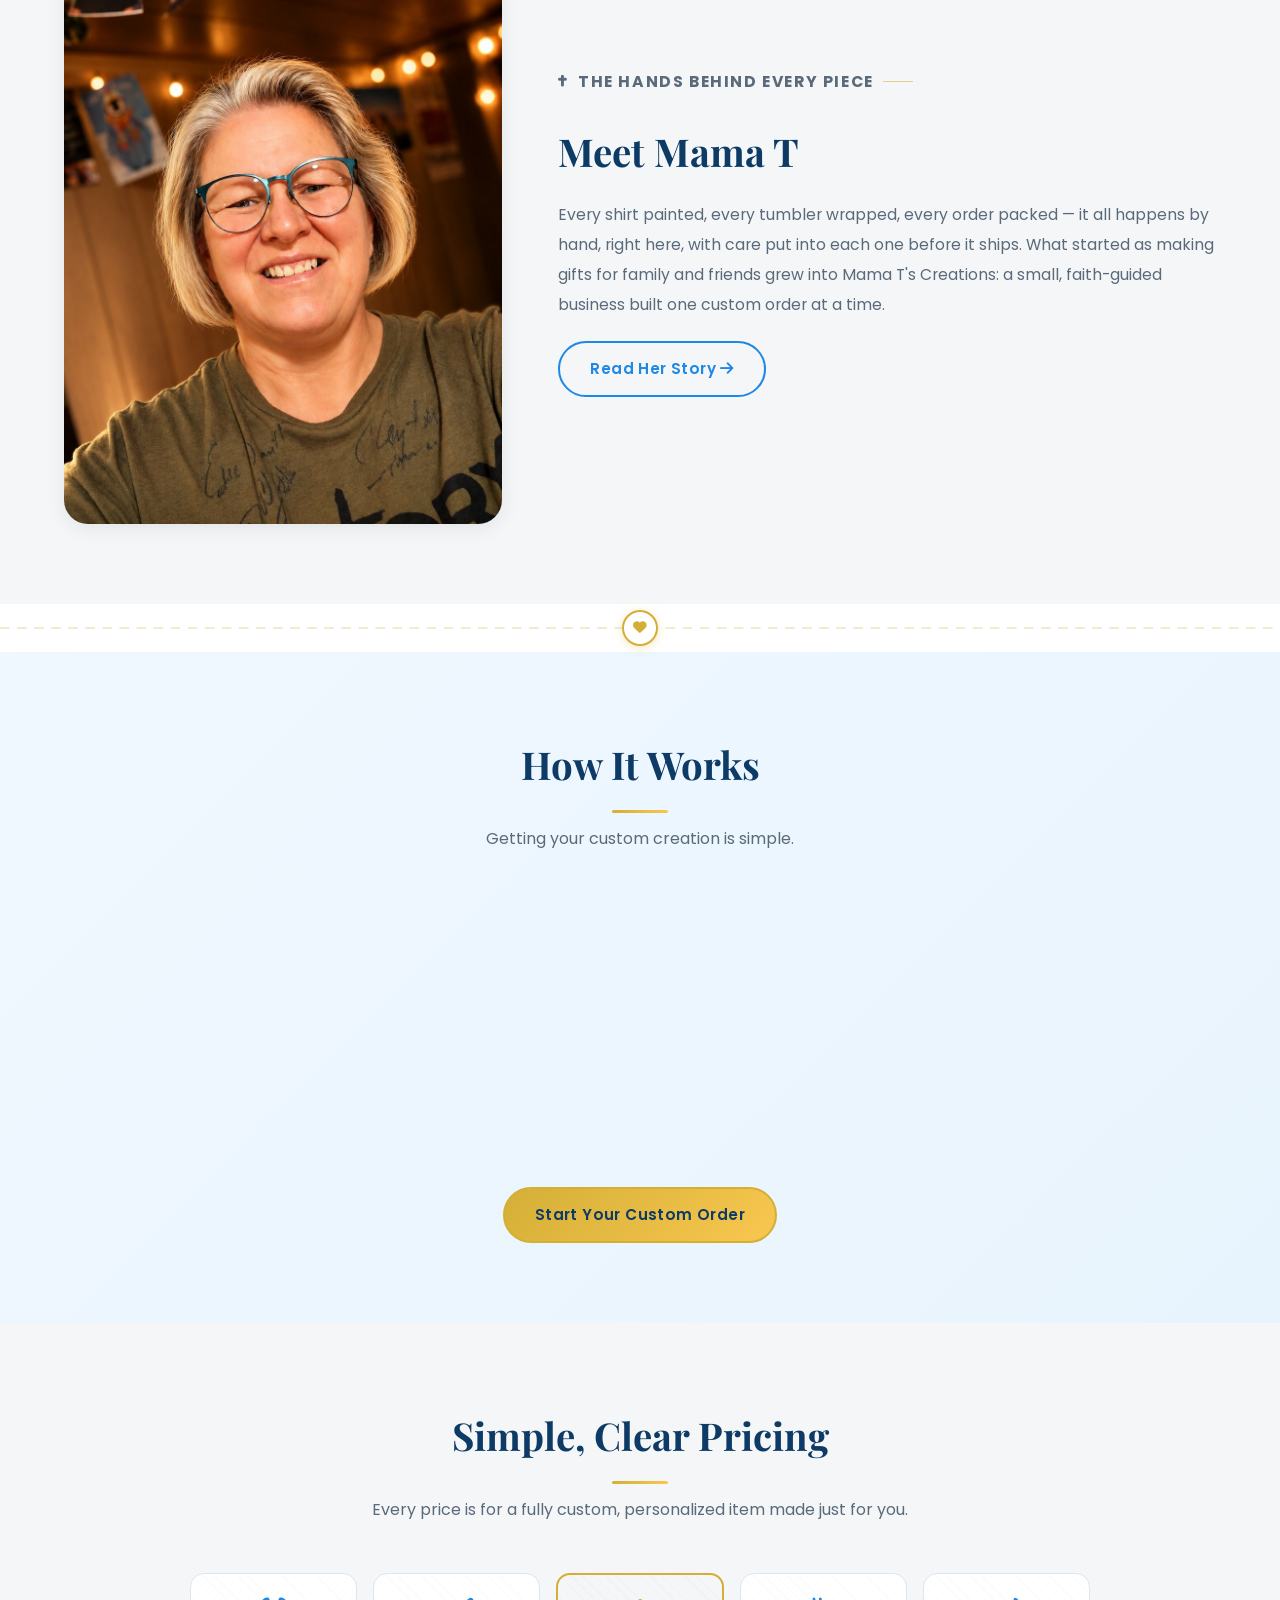
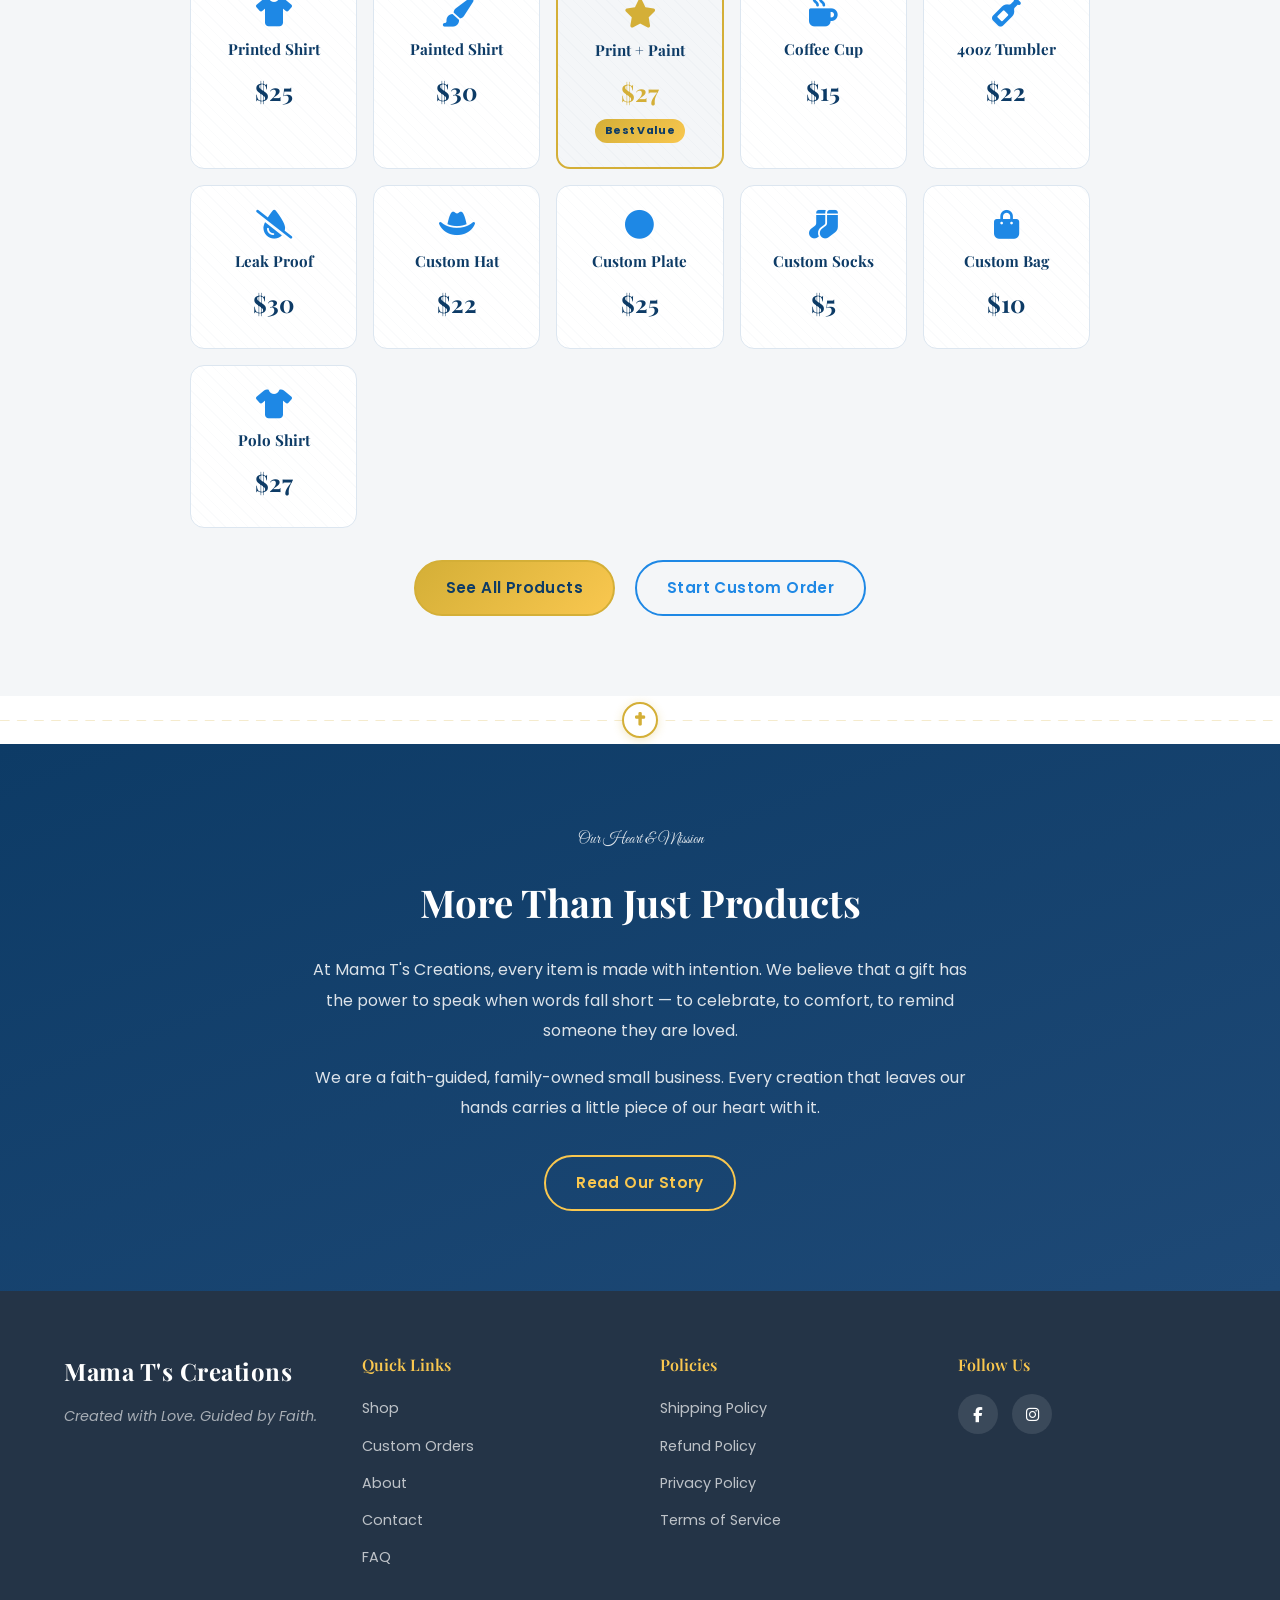
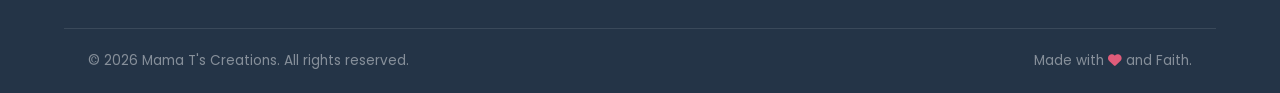
==== commit a6735313: "Premium upgrade: fix FAQ/policy pages, mobile hero bug, add Mama T's photo" ====
--- a/index.html
+++ b/index.html
@@ -61,6 +61,11 @@
 
   <!-- ========== HERO SECTION ========== -->
   <section id="hero">
+    <div class="hero-clouds" aria-hidden="true">
+      <span class="cloud cloud-1"></span>
+      <span class="cloud cloud-2"></span>
+      <span class="cloud cloud-3"></span>
+    </div>
     <div class="hero-content">
 
       <!-- LOGO — First thing customers see, big and centered -->
@@ -91,6 +96,14 @@
     </div>
   </section>
 
+  <!-- Stitched seam divider -->
+  <div class="stitch-divider" aria-hidden="true">
+    <svg viewBox="0 0 1200 2" preserveAspectRatio="none">
+      <line class="stitch-line" x1="0" y1="1" x2="1200" y2="1" />
+    </svg>
+    <span class="stitch-medallion"><i class="fas fa-cross"></i></span>
+  </div>
+
   <!-- ========== PRODUCT CATEGORIES SECTION ========== -->
   <section id="categories">
     <div class="container">
@@ -167,7 +180,6 @@
   </section>
 
   <!-- ========== REAL WORK GALLERY ========== -->
-  <!-- ========== REAL WORK GALLERY ========== -->
   <section id="gallery">
     <div class="container">
       <h2 class="section-title">Real Work. Real Creations.</h2>
@@ -207,6 +219,36 @@
       </div>
     </div>
   </section>
+
+  <!-- ========== MEET THE MAKER ========== -->
+  <section id="meet-maker">
+    <div class="container">
+      <div class="meet-maker-grid">
+
+        <div class="meet-maker-photo">
+          <img src="assets/images/mama-t-portrait.jpg" alt="Mama T, founder of Mama T's Creations" class="about-photo" />
+        </div>
+
+        <div class="meet-maker-text">
+          <p class="eyebrow-tag"><i class="fas fa-cross"></i> The Hands Behind Every Piece</p>
+          <h2>Meet Mama T</h2>
+          <p>
+            Every shirt painted, every tumbler wrapped, every order packed — it all happens by hand, right here, with care put into each one before it ships. What started as making gifts for family and friends grew into Mama T's Creations: a small, faith-guided business built one custom order at a time.
+          </p>
+          <a href="about.html" class="btn btn-outline">Read Her Story <i class="fas fa-arrow-right"></i></a>
+        </div>
+
+      </div>
+    </div>
+  </section>
+
+  <!-- Stitched seam divider -->
+  <div class="stitch-divider" aria-hidden="true">
+    <svg viewBox="0 0 1200 2" preserveAspectRatio="none">
+      <line class="stitch-line" x1="0" y1="1" x2="1200" y2="1" />
+    </svg>
+    <span class="stitch-medallion"><i class="fas fa-heart"></i></span>
+  </div>
 
   <!-- ========== CUSTOM ORDER PROCESS SECTION ========== -->
   <section id="order-process">
@@ -331,6 +373,14 @@
       </div>
     </div>
   </section>
+
+  <!-- Stitched seam divider -->
+  <div class="stitch-divider" aria-hidden="true">
+    <svg viewBox="0 0 1200 2" preserveAspectRatio="none">
+      <line class="stitch-line" x1="0" y1="1" x2="1200" y2="1" />
+    </svg>
+    <span class="stitch-medallion"><i class="fas fa-cross"></i></span>
+  </div>
 
   <!-- ========== FAITH / MISSION SECTION ========== -->
   <section id="mission">
--- a/css/style.css
+++ b/css/style.css
@@ -28,7 +28,7 @@
 
   /* Shadows */
   --card-shadow: 0 4px 20px rgba(0, 0, 0, 0.08);
-  --hover-shadow: 0 8px 30px rgba(0, 0, 0, 0.15);
+  --hover-shadow: 0 10px 32px rgba(212, 175, 55, 0.22), 0 4px 14px rgba(13, 59, 102, 0.1);
 
   /* Border Radius */
   --radius-sm: 8px;
@@ -283,6 +283,46 @@
   width: 100%;
 }
 
+/* Drifting clouds behind the hero — extends the logo's own sky/cloud imagery */
+.hero-clouds {
+  position: absolute;
+  inset: 0;
+  overflow: hidden;
+  pointer-events: none;
+  z-index: 0;
+}
+
+.hero-clouds .cloud {
+  position: absolute;
+  background: rgba(255, 255, 255, 0.45);
+  border-radius: 50%;
+  filter: blur(16px);
+}
+
+.hero-clouds .cloud::before,
+.hero-clouds .cloud::after {
+  content: '';
+  position: absolute;
+  background: inherit;
+  border-radius: 50%;
+  filter: inherit;
+}
+
+.hero-clouds .cloud-1 { width: 190px; height: 64px; top: 16%; left: -22%; opacity: 0.26; animation: cloudDrift 58s linear infinite; }
+.hero-clouds .cloud-1::before { width: 80px; height: 80px; top: -36px; left: 20px; }
+.hero-clouds .cloud-1::after  { width: 60px; height: 60px; top: -22px; left: 100px; }
+
+.hero-clouds .cloud-2 { width: 130px; height: 46px; top: 62%; left: -28%; opacity: 0.18; animation: cloudDrift 80s linear infinite; animation-delay: -20s; }
+.hero-clouds .cloud-2::before { width: 54px; height: 54px; top: -22px; left: 14px; }
+
+.hero-clouds .cloud-3 { width: 150px; height: 50px; top: 36%; left: -18%; opacity: 0.2; animation: cloudDrift 68s linear infinite; animation-delay: -38s; }
+.hero-clouds .cloud-3::before { width: 60px; height: 60px; top: -24px; left: 60px; }
+
+@keyframes cloudDrift {
+  from { transform: translateX(0); }
+  to   { transform: translateX(150vw); }
+}
+
 /* ===== HERO LOGO ===== */
 .hero-logo {
   margin-bottom: 32px;
@@ -297,6 +337,19 @@
   filter: drop-shadow(0 8px 32px rgba(212, 175, 55, 0.5))
           drop-shadow(0 2px 8px rgba(0, 0, 0, 0.4));
   border-radius: 16px;
+  animation: logoFloat 5.5s ease-in-out 1s infinite;
+}
+
+@keyframes logoFloat {
+  0%, 100% { transform: translateY(0); }
+  50%      { transform: translateY(-10px); }
+}
+
+@media (prefers-reduced-motion: reduce) {
+  .hero-clouds .cloud,
+  .hero-logo-img {
+    animation: none !important;
+  }
 }
 
 @keyframes logoDropIn {
@@ -414,45 +467,60 @@
   }
 }
 
-/* ===== MOBILE HERO ===== */
-@media (max-width: 768px) {
-  #hero {
-    min-height: 80vh;
-    padding: 40px 16px;
-  }
-
-  .hero-logo-img {
-    max-width: 100%;
-    border-radius: 12px;
-  }
-
-  .hero-badges {
-    gap: 8px;
-  }
-
-  .hero-badge {
-    font-size: 0.8rem;
-    padding: 6px 14px;
-  }
-
-  .hero-buttons {
-    flex-direction: column;
-    align-items: center;
-  }
-}
-
-@media (max-width: 480px) {
-  .hero-logo-img {
-    border-radius: 10px;
-  }
-}
-
 /* ============================================
    PRODUCT CATEGORIES SECTION
 ============================================ */
 #categories {
   padding: var(--section-padding);
   background: var(--soft-white);
+}
+
+.custom-emphasis-bar {
+  background: linear-gradient(135deg, var(--soft-navy), #1a5276);
+  border-radius: var(--radius-md);
+  padding: 28px 32px;
+  display: flex;
+  align-items: center;
+  gap: 20px;
+  margin-bottom: 40px;
+  flex-wrap: wrap;
+  justify-content: center;
+  text-align: center;
+}
+
+.custom-emphasis-bar > i {
+  font-size: 2rem;
+  color: var(--warm-gold);
+  flex-shrink: 0;
+}
+
+.custom-emphasis-bar p {
+  color: rgba(255, 255, 255, 0.92);
+  font-size: 1rem;
+  line-height: 1.6;
+  flex: 1;
+  min-width: 240px;
+  text-align: left;
+  margin: 0;
+}
+
+.custom-emphasis-bar p strong {
+  color: var(--warm-gold);
+}
+
+/* "Made Just for You" badge on product cards */
+.custom-badge {
+  display: inline-flex;
+  align-items: center;
+  gap: 6px;
+  background: linear-gradient(135deg, var(--gold), var(--warm-gold));
+  color: var(--soft-navy);
+  font-size: 0.76rem;
+  font-weight: 700;
+  padding: 5px 14px;
+  border-radius: 50px;
+  margin-bottom: 12px;
+  letter-spacing: 0.3px;
 }
 
 .category-grid {
@@ -745,17 +813,6 @@
     display: block;
   }
 
-  /* Hero */
-  #hero {
-    min-height: 80vh;
-    padding: 60px 20px;
-  }
-
-  .hero-buttons {
-    flex-direction: column;
-    align-items: center;
-  }
-
   /* Footer bottom */
   .footer-bottom {
     flex-direction: column;
@@ -1527,6 +1584,94 @@
   margin-bottom: 12px;
 }
 
+.payment-options {
+  margin-top: 34px;
+  padding: 24px;
+  border-radius: var(--radius-md);
+  background: linear-gradient(160deg, #f8fbff, #eef6fd);
+  border: 1px solid var(--border-light);
+}
+
+.payment-label {
+  font-size: 0.8rem;
+  font-weight: 700;
+  text-transform: uppercase;
+  letter-spacing: 1.4px;
+  color: var(--gold);
+  margin-bottom: 6px;
+}
+
+.payment-options h3 {
+  font-family: var(--font-heading);
+  font-size: 1.25rem;
+  color: var(--soft-navy);
+  margin-bottom: 10px;
+}
+
+.payment-options p {
+  font-size: 0.92rem;
+  color: var(--text-muted);
+  line-height: 1.8;
+}
+
+.payment-links {
+  display: grid;
+  grid-template-columns: repeat(2, minmax(0, 1fr));
+  gap: 12px;
+  margin-top: 18px;
+}
+
+.payment-btn {
+  display: inline-flex;
+  align-items: center;
+  justify-content: center;
+  gap: 10px;
+  width: 100%;
+  padding: 12px 16px;
+  font-size: 0.92rem;
+  border-radius: 16px;
+}
+
+.payment-venmo {
+  color: #008CFF;
+  border-color: #008CFF;
+}
+
+.payment-venmo:hover {
+  background: #008CFF;
+  color: var(--soft-white);
+}
+
+.payment-paypal {
+  color: #003087;
+  border-color: #003087;
+}
+
+.payment-paypal:hover {
+  background: #003087;
+  color: var(--soft-white);
+}
+
+.payment-cashapp {
+  color: #00D632;
+  border-color: #00D632;
+}
+
+.payment-cashapp:hover {
+  background: #00D632;
+  color: var(--soft-navy);
+}
+
+.payment-applepay {
+  color: #111111;
+  border-color: #111111;
+}
+
+.payment-applepay:hover {
+  background: #111111;
+  color: var(--soft-white);
+}
+
 /* Contact form reuses order form styles */
 .contact-form .form-group {
   margin-top: 16px;
@@ -1639,6 +1784,10 @@
   .contact-grid {
     grid-template-columns: 1fr;
     gap: 40px;
+  }
+
+  .payment-links {
+    grid-template-columns: 1fr;
   }
 
   .contact-form-wrapper {
@@ -1967,6 +2116,302 @@
 }
 
 /* ============================================
+   PRICING SNAPSHOT (Homepage)
+============================================ */
+#price-snapshot {
+  padding: var(--section-padding);
+  background: var(--cloud-gray);
+}
+
+.price-snapshot-grid {
+  display: grid;
+  grid-template-columns: repeat(auto-fit, minmax(140px, 1fr));
+  gap: 16px;
+  max-width: 900px;
+  margin: 0 auto;
+}
+
+.price-snap-card {
+  background: var(--soft-white);
+  border-radius: var(--radius-md);
+  padding: 24px 16px;
+  text-align: center;
+  border: 1px solid var(--border-light);
+  transition: var(--transition);
+  position: relative;
+}
+
+.price-snap-card:hover {
+  transform: translateY(-4px);
+  box-shadow: var(--hover-shadow);
+  border-color: var(--sky-blue);
+}
+
+.price-snap-card i {
+  font-size: 1.8rem;
+  color: var(--deep-blue);
+  margin-bottom: 10px;
+  display: block;
+}
+
+.price-snap-card h3 {
+  font-family: var(--font-heading);
+  font-size: 0.95rem;
+  color: var(--soft-navy);
+  margin-bottom: 8px;
+}
+
+.snap-price {
+  font-size: 1.5rem;
+  font-weight: 700;
+  color: var(--soft-navy);
+  font-family: var(--font-heading);
+  margin: 0;
+}
+
+.featured-snap {
+  border: 2px solid var(--gold) !important;
+  background: linear-gradient(135deg, #fffbf0, #fff8e1);
+}
+
+.featured-snap i,
+.featured-snap .snap-price {
+  color: var(--gold);
+}
+
+.snap-badge {
+  display: inline-block;
+  background: linear-gradient(135deg, var(--gold), var(--warm-gold));
+  color: var(--soft-navy);
+  font-size: 0.68rem;
+  font-weight: 700;
+  padding: 3px 10px;
+  border-radius: 50px;
+  margin-top: 6px;
+  letter-spacing: 0.3px;
+}
+
+@media (max-width: 480px) {
+  .price-snapshot-grid {
+    grid-template-columns: repeat(3, 1fr);
+    gap: 10px;
+  }
+
+  .price-snap-card {
+    padding: 16px 8px;
+  }
+
+  .snap-price {
+    font-size: 1.2rem;
+  }
+}
+
+/* ============================================
+   FAQ PAGE
+============================================ */
+#faq-section {
+  padding: var(--section-padding);
+  background: var(--soft-white);
+}
+
+.faq-wrapper {
+  max-width: 820px;
+  margin: 0 auto;
+}
+
+.faq-category {
+  margin-bottom: 48px;
+}
+
+.faq-category h2 {
+  font-family: var(--font-heading);
+  font-size: 1.4rem;
+  color: var(--soft-navy);
+  margin-bottom: 20px;
+  padding-bottom: 12px;
+  border-bottom: 2px solid var(--border-light);
+  display: flex;
+  align-items: center;
+  gap: 10px;
+}
+
+.faq-category h2 i {
+  color: var(--deep-blue);
+  font-size: 1.2rem;
+}
+
+.faq-item {
+  border: 1px solid var(--border-light);
+  border-radius: var(--radius-sm);
+  margin-bottom: 10px;
+  overflow: hidden;
+  background: var(--soft-white);
+}
+
+.faq-question {
+  width: 100%;
+  background: none;
+  border: none;
+  padding: 18px 20px;
+  font-family: var(--font-body);
+  font-size: 0.97rem;
+  font-weight: 600;
+  color: var(--text-dark);
+  cursor: pointer;
+  display: flex;
+  align-items: center;
+  justify-content: space-between;
+  gap: 12px;
+  text-align: left;
+  transition: var(--transition);
+}
+
+.faq-question:hover {
+  background: var(--cloud-gray);
+  color: var(--soft-navy);
+}
+
+.faq-question i {
+  color: var(--deep-blue);
+  font-size: 0.85rem;
+  transition: transform 0.3s ease;
+  flex-shrink: 0;
+}
+
+.faq-question.open i {
+  transform: rotate(180deg);
+}
+
+.faq-answer {
+  display: none;
+  padding: 0 20px 18px;
+  font-size: 0.93rem;
+  color: var(--text-muted);
+  line-height: 1.8;
+  border-top: 1px solid var(--border-light);
+}
+
+.faq-answer.open {
+  display: block;
+}
+
+.faq-answer p {
+  margin: 14px 0 0;
+}
+
+.faq-answer a {
+  color: var(--deep-blue);
+  font-weight: 500;
+}
+
+.faq-answer a:hover {
+  text-decoration: underline;
+}
+
+.faq-cta {
+  text-align: center;
+  background: linear-gradient(160deg, var(--soft-navy), #1E4976);
+  border-radius: var(--radius-lg);
+  padding: 56px 32px;
+  margin-top: 48px;
+}
+
+.faq-cta h2 {
+  font-family: var(--font-heading);
+  font-size: clamp(1.8rem, 3vw, 2.4rem);
+  color: var(--soft-white);
+  margin-bottom: 12px;
+}
+
+.faq-cta p {
+  color: rgba(255, 255, 255, 0.8);
+  margin-bottom: 24px;
+}
+
+/* ============================================
+   LEGAL / POLICY PAGES
+============================================ */
+#legal-section {
+  padding: var(--section-padding);
+  background: var(--soft-white);
+}
+
+.legal-wrapper {
+  max-width: 780px;
+  margin: 0 auto;
+}
+
+.legal-intro {
+  font-size: 1.02rem;
+  color: var(--text-dark);
+  line-height: 1.9;
+  margin-bottom: 36px;
+  padding-bottom: 28px;
+  border-bottom: 1px solid var(--border-light);
+}
+
+.legal-wrapper h2 {
+  font-family: var(--font-heading);
+  font-size: 1.25rem;
+  color: var(--soft-navy);
+  margin: 36px 0 12px;
+}
+
+.legal-wrapper h2:first-of-type {
+  margin-top: 0;
+}
+
+.legal-wrapper p {
+  font-size: 0.95rem;
+  color: var(--text-muted);
+  line-height: 1.9;
+  margin-bottom: 14px;
+}
+
+.legal-wrapper a {
+  color: var(--deep-blue);
+  font-weight: 500;
+}
+
+.legal-wrapper a:hover {
+  text-decoration: underline;
+}
+
+.legal-list {
+  list-style: none;
+  margin: 4px 0 16px 0;
+}
+
+.legal-list li {
+  font-size: 0.95rem;
+  color: var(--text-muted);
+  line-height: 1.8;
+  padding: 6px 0 6px 26px;
+  position: relative;
+}
+
+.legal-list li::before {
+  content: '\f058';
+  font-family: 'Font Awesome 6 Free';
+  font-weight: 900;
+  position: absolute;
+  left: 0;
+  color: var(--deep-blue);
+  font-size: 0.82rem;
+  top: 8px;
+}
+
+/* ============================================
+   MANAGE / UPDATE FORM — field hint text
+============================================ */
+.field-hint {
+  font-size: 0.78rem;
+  color: var(--text-muted);
+  margin-top: 6px;
+  font-style: italic;
+}
+
+/* ============================================
    REAL PRODUCT IMAGES
 ============================================ */
 .product-img-wrap {
@@ -1992,6 +2437,85 @@
   width: 100%;
   height: 100%;
   object-fit: cover;
+}
+
+.product-img-wrap.preview-placeholder {
+  background:
+    radial-gradient(circle at 20% 20%, rgba(255, 255, 255, 0.95), transparent 26%),
+    radial-gradient(circle at 80% 18%, rgba(249, 199, 79, 0.22), transparent 24%),
+    linear-gradient(135deg, #f7fbff 0%, #e8f4fd 48%, #d8eaf7 100%);
+  border-bottom: 1px solid rgba(13, 59, 102, 0.08);
+  isolation: isolate;
+}
+
+.product-img-wrap.preview-placeholder::before {
+  content: 'Premium Preview';
+  position: absolute;
+  top: 14px;
+  left: 14px;
+  z-index: 2;
+  padding: 7px 12px;
+  border-radius: 999px;
+  background: rgba(13, 59, 102, 0.88);
+  color: var(--soft-white);
+  font-size: 0.7rem;
+  font-weight: 700;
+  letter-spacing: 1px;
+  text-transform: uppercase;
+  box-shadow: 0 10px 20px rgba(13, 59, 102, 0.18);
+}
+
+.product-img-wrap.preview-placeholder::after {
+  content: '';
+  position: absolute;
+  inset: 0;
+  z-index: 1;
+  background:
+    linear-gradient(115deg, transparent 22%, rgba(255, 255, 255, 0.65) 34%, transparent 46%),
+    radial-gradient(circle at 50% 62%, rgba(255, 255, 255, 0.42), transparent 38%);
+  mix-blend-mode: screen;
+  animation: previewShine 5.5s linear infinite;
+  pointer-events: none;
+}
+
+.product-img-wrap.preview-placeholder .product-img {
+  position: relative;
+  z-index: 0;
+  object-fit: contain;
+  padding: 18px;
+  filter: saturate(1.08) contrast(1.04) drop-shadow(0 10px 18px rgba(13, 59, 102, 0.18));
+  transform-origin: center;
+  animation: previewFloat 6s ease-in-out infinite;
+}
+
+.product-card:hover .product-img-wrap.preview-placeholder .product-img {
+  transform: scale(1.04) translateY(-2px);
+}
+
+@keyframes previewFloat {
+  0%, 100% {
+    transform: translateY(0) scale(1);
+  }
+  50% {
+    transform: translateY(-8px) scale(1.025);
+  }
+}
+
+@keyframes previewShine {
+  0% {
+    transform: translateX(-70%) skewX(-10deg);
+    opacity: 0;
+  }
+  15% {
+    opacity: 0.9;
+  }
+  45% {
+    opacity: 0.75;
+  }
+  100% {
+    transform: translateX(70%) skewX(-10deg);
+    opacity: 0;
+  }
 }
 
 /* ============================================
@@ -2039,4 +2563,277 @@
   font-size: 0.88rem;
   font-weight: 600;
   font-family: var(--font-heading);
+}
+
+/* ============================================================
+   PREMIUM SIGNATURE SYSTEM
+   Language: the physical craft of the products themselves —
+   stitching, fabric tags, hand-finished seams. Used with
+   restraint at section boundaries and on price/value badges,
+   not scattered everywhere.
+================================================================ */
+
+/* ---------- Refined button hover (lift + warm glow, no gimmicks) ---------- */
+.btn-primary:hover {
+  box-shadow: 0 8px 24px rgba(212, 175, 55, 0.38);
+}
+
+.btn:active {
+  transform: translateY(0) scale(0.98);
+}
+
+/* ---------- Section title gold accent ---------- */
+.section-title {
+  position: relative;
+  padding-bottom: 16px;
+}
+
+.section-title::after {
+  content: '';
+  position: absolute;
+  bottom: 0;
+  left: 50%;
+  transform: translateX(-50%);
+  width: 56px;
+  height: 3px;
+  border-radius: 3px;
+  background: linear-gradient(90deg, var(--gold), var(--warm-gold));
+}
+
+/* ---------- Eyebrow / kicker label ---------- */
+.eyebrow-tag {
+  display: inline-flex;
+  align-items: center;
+  gap: 9px;
+  font-size: 0.8rem;
+  font-weight: 700;
+  letter-spacing: 1.6px;
+  text-transform: uppercase;
+  color: var(--gold);
+  margin-bottom: 14px;
+}
+
+.eyebrow-tag i {
+  font-size: 0.72rem;
+}
+
+.eyebrow-tag::after {
+  content: '';
+  width: 30px;
+  height: 1px;
+  background: var(--gold);
+  opacity: 0.55;
+}
+
+/* ---------- Stitched seam divider ----------
+   A dashed thread line with a small circular
+   medallion — marks a transition the way a seam
+   marks where two pieces of fabric are joined. */
+.stitch-divider {
+  position: relative;
+  height: 48px;
+  margin: 0;
+  overflow: visible;
+}
+
+.stitch-divider svg {
+  position: absolute;
+  top: 50%;
+  left: 0;
+  width: 100%;
+  height: 1px;
+  overflow: visible;
+  transform: translateY(-50%);
+}
+
+.stitch-divider .stitch-line {
+  stroke: var(--gold);
+  stroke-width: 2;
+  stroke-dasharray: 9 7;
+  fill: none;
+  opacity: 0.5;
+  stroke-dashoffset: 0;
+  transition: stroke-dashoffset 1.1s ease;
+}
+
+.stitch-divider.stitch-animate .stitch-line {
+  animation: stitchDraw 1.4s ease forwards;
+}
+
+@keyframes stitchDraw {
+  from { stroke-dashoffset: 1400; opacity: 0; }
+  to   { stroke-dashoffset: 0; opacity: 0.5; }
+}
+
+.stitch-medallion {
+  position: absolute;
+  top: 50%;
+  left: 50%;
+  transform: translate(-50%, -50%);
+  width: 36px;
+  height: 36px;
+  background: var(--soft-white);
+  border: 2px solid var(--gold);
+  border-radius: 50%;
+  display: flex;
+  align-items: center;
+  justify-content: center;
+  color: var(--gold);
+  font-size: 0.85rem;
+  box-shadow: 0 2px 10px rgba(212, 175, 55, 0.3);
+}
+
+/* Light variant for use on dark section backgrounds */
+.stitch-divider--light .stitch-line {
+  stroke: var(--warm-gold);
+  opacity: 0.65;
+}
+
+.stitch-divider--light .stitch-medallion {
+  background: var(--soft-navy);
+  border-color: var(--warm-gold);
+  color: var(--warm-gold);
+}
+
+/* ---------- Swing tag (Best Value badge) ----------
+   Reshapes the existing .best-value-tag into a real
+   garment price-tag silhouette: notched left edge and
+   a small punch-hole, tied to the apparel the site sells. */
+.best-value-tag {
+  position: relative;
+  display: inline-flex;
+  align-items: center;
+  background: var(--gold);
+  color: var(--soft-navy);
+  font-size: 0.72rem !important;
+  font-weight: 700 !important;
+  padding: 4px 12px 4px 20px;
+  border-radius: 0;
+  clip-path: polygon(12px 0, 100% 0, 100% 100%, 12px 100%, 0 50%);
+  transform: rotate(-2.5deg);
+  transition: transform 0.25s ease;
+}
+
+.best-value-tag::before {
+  content: '';
+  position: absolute;
+  left: 6px;
+  top: 50%;
+  transform: translateY(-50%);
+  width: 3px;
+  height: 3px;
+  border-radius: 50%;
+  background: var(--soft-navy);
+  opacity: 0.45;
+}
+
+.price-pill.best-value:hover .best-value-tag {
+  transform: rotate(0deg);
+}
+
+/* ---------- Subtle woven-canvas card texture ----------
+   Applied on top of existing card backgrounds without
+   disturbing their colors — pure texture, very low opacity. */
+.category-card,
+.value-card,
+.process-step,
+.price-snap-card,
+.product-card,
+.form-fieldset,
+.faq-item {
+  background-image: repeating-linear-gradient(
+    45deg,
+    rgba(13, 59, 102, 0.02) 0px,
+    rgba(13, 59, 102, 0.02) 1px,
+    transparent 1px,
+    transparent 8px
+  );
+}
+
+/* ============================================
+   MEET THE MAKER (Homepage)
+============================================ */
+#meet-maker {
+  padding: var(--section-padding);
+  background: var(--cloud-gray);
+}
+
+.meet-maker-grid {
+  display: grid;
+  grid-template-columns: 0.8fr 1.2fr;
+  gap: 56px;
+  align-items: center;
+}
+
+.meet-maker-photo-frame {
+  background: linear-gradient(135deg, #e8f4fd, #d0e8f8);
+  border-radius: var(--radius-lg);
+  height: 320px;
+  display: flex;
+  flex-direction: column;
+  align-items: center;
+  justify-content: center;
+  gap: 14px;
+  color: var(--deep-blue);
+  border: 2px dashed var(--sky-blue);
+}
+
+.meet-maker-photo-frame i {
+  font-size: 3rem;
+  opacity: 0.4;
+}
+
+.meet-maker-photo-frame p {
+  font-size: 0.85rem;
+  color: var(--text-muted);
+  font-style: italic;
+  margin: 0;
+}
+
+.meet-maker-text h2 {
+  font-family: var(--font-heading);
+  font-size: clamp(1.8rem, 3vw, 2.4rem);
+  color: var(--soft-navy);
+  margin-bottom: 16px;
+}
+
+.meet-maker-text p {
+  color: var(--text-muted);
+  font-size: 0.98rem;
+  line-height: 1.9;
+  margin-bottom: 22px;
+}
+
+@media (max-width: 768px) {
+  .meet-maker-grid {
+    grid-template-columns: 1fr;
+    gap: 32px;
+  }
+
+  .meet-maker-photo-frame {
+    height: 240px;
+  }
+}
+
+/* ---------- Respect reduced motion ---------- */
+@media (prefers-reduced-motion: reduce) {
+  .stitch-divider.stitch-animate .stitch-line {
+    animation: none;
+    stroke-dashoffset: 0;
+    opacity: 0.5;
+  }
+}
+
+/* ========== ABOUT PAGE — REAL PHOTO ========== */
+.about-photo {
+  width: 100%;
+  height: auto;
+  border-radius: var(--radius-lg);
+  box-shadow: var(--card-shadow);
+}
+
+@media (max-width: 768px) {
+  .about-photo {
+    height: auto;
+  }
 }
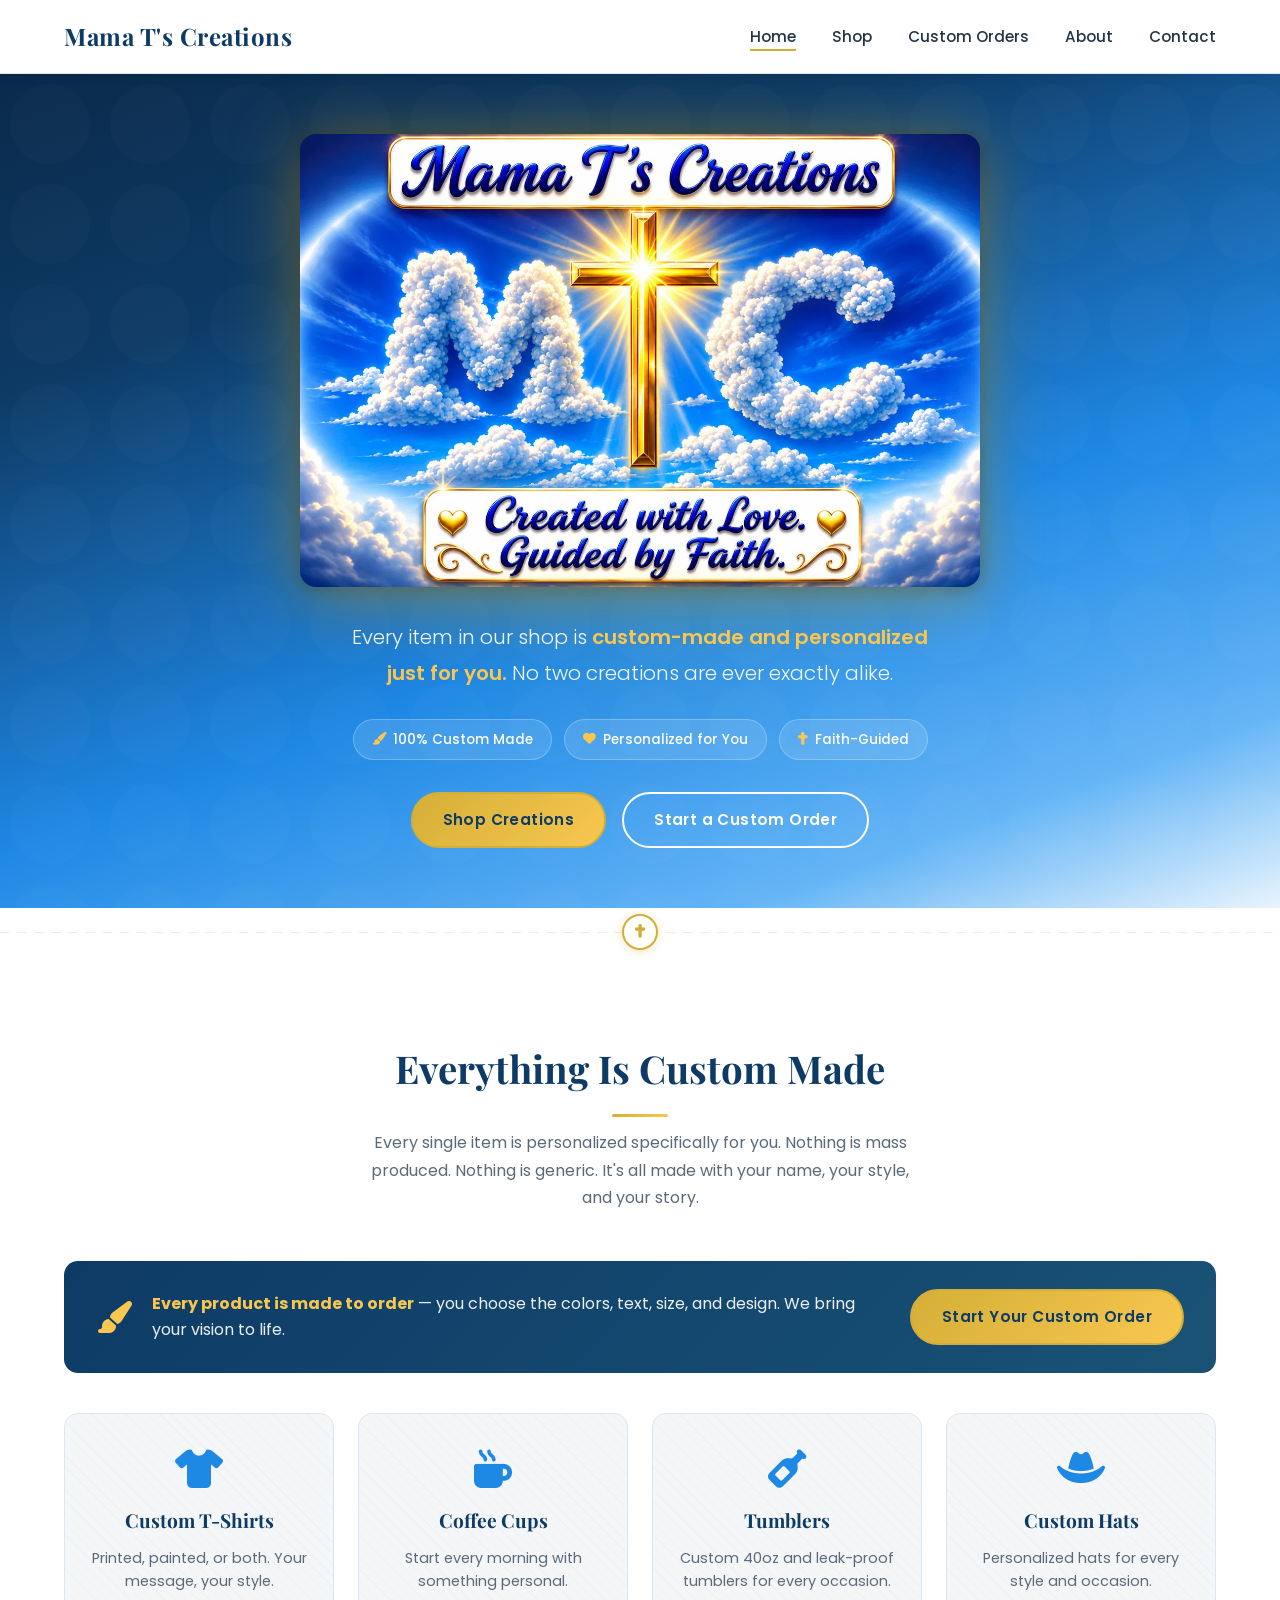
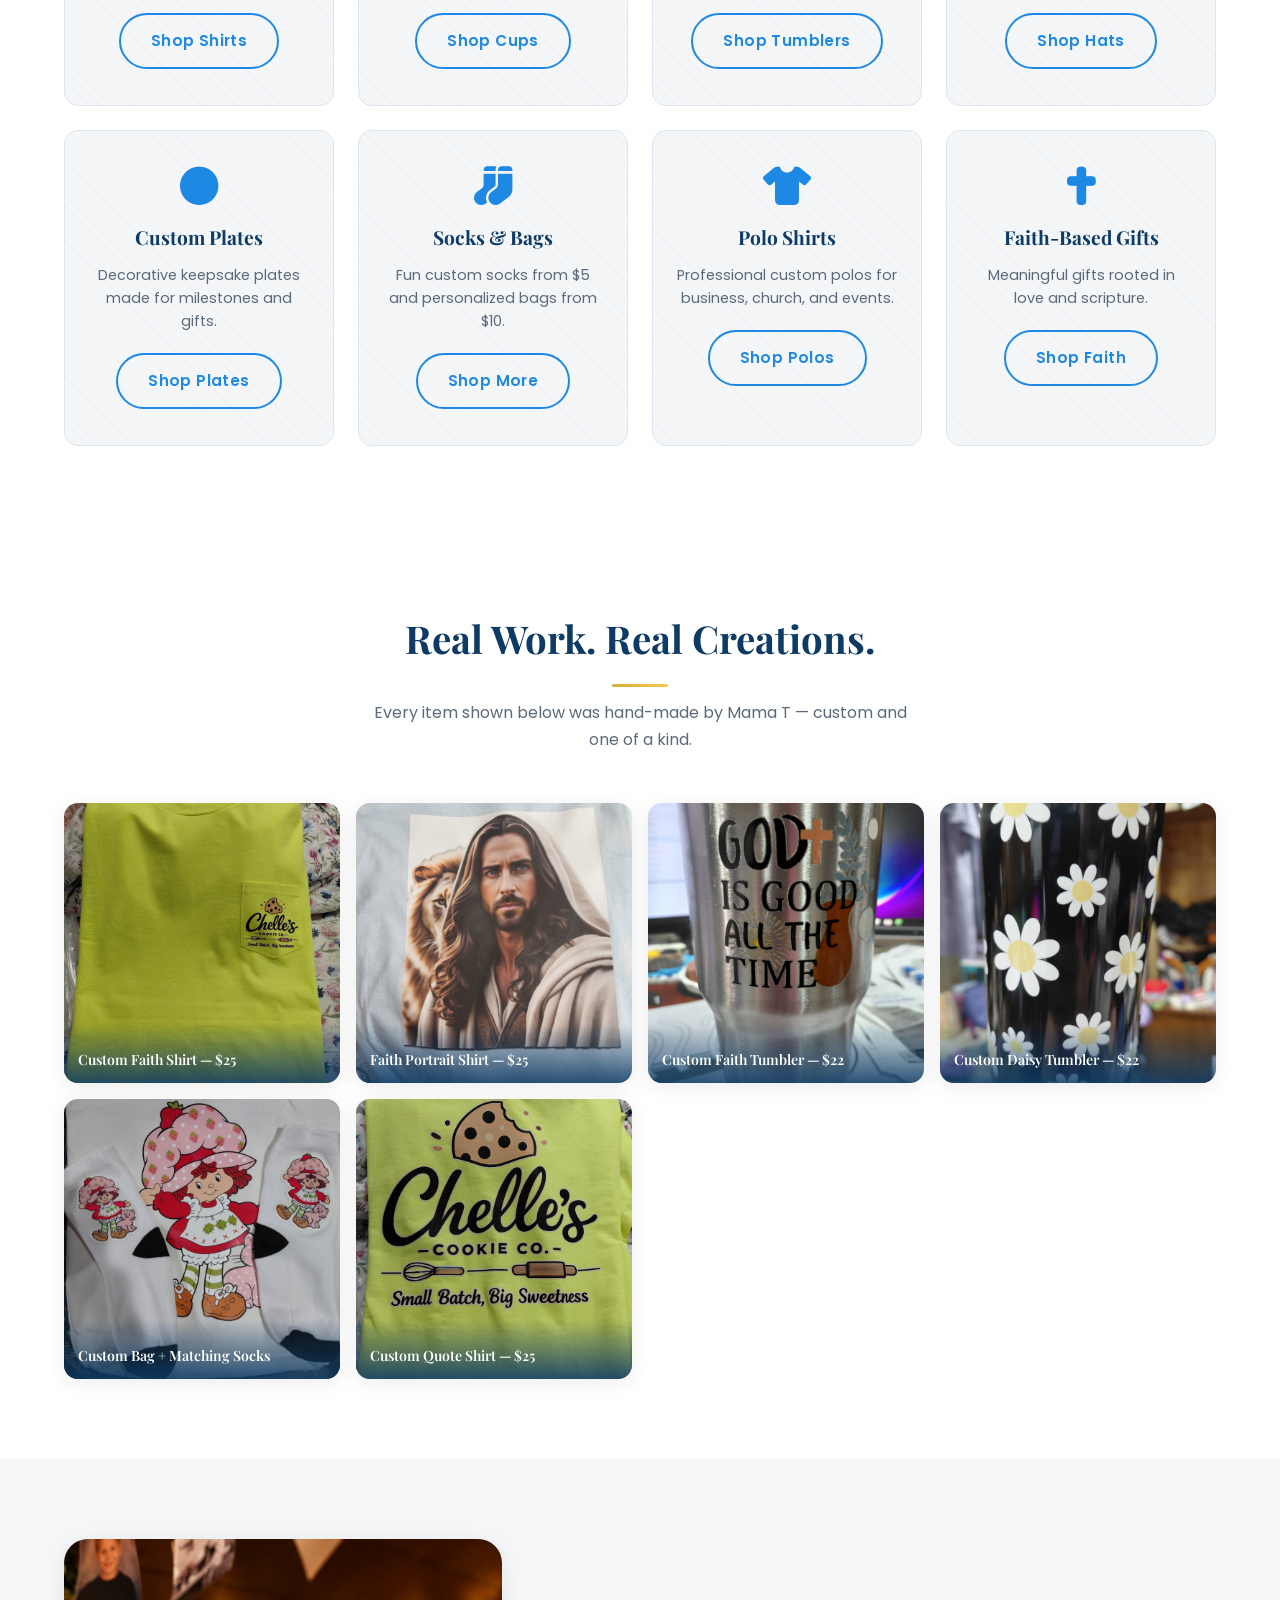
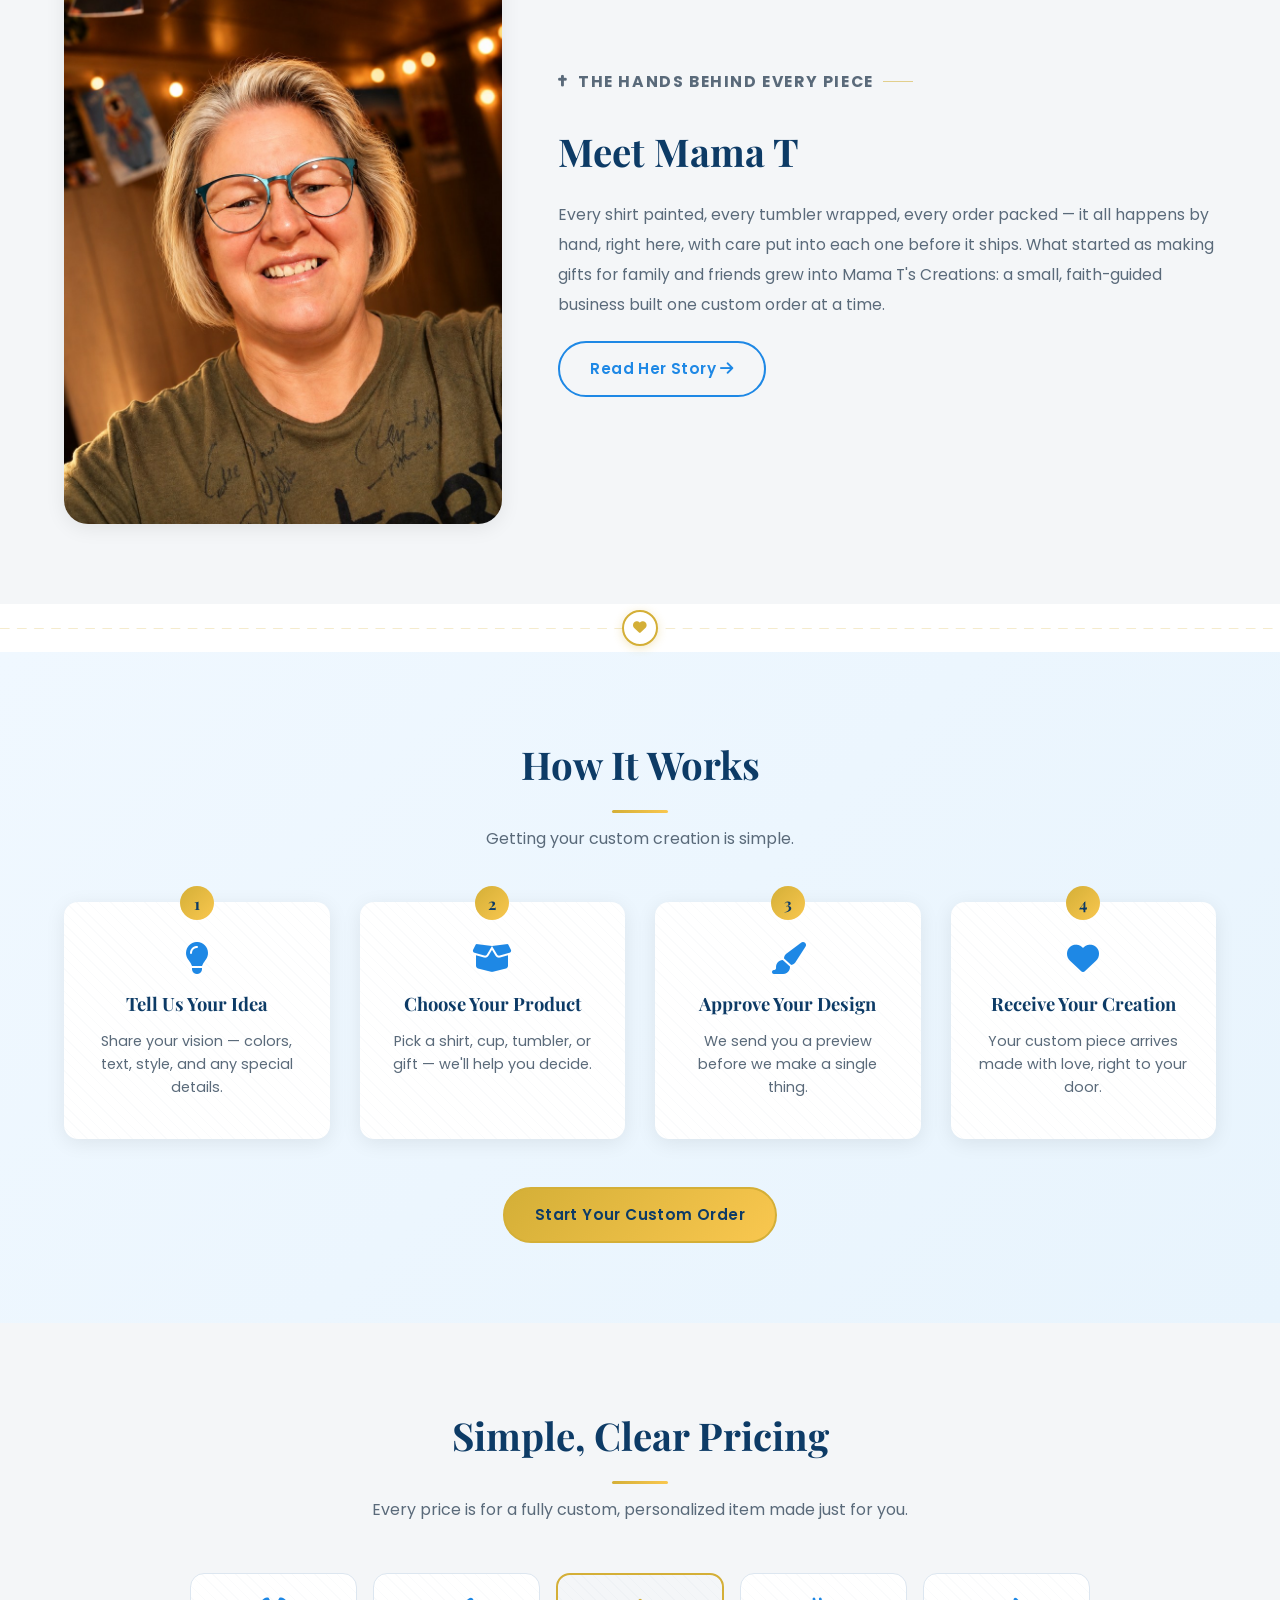
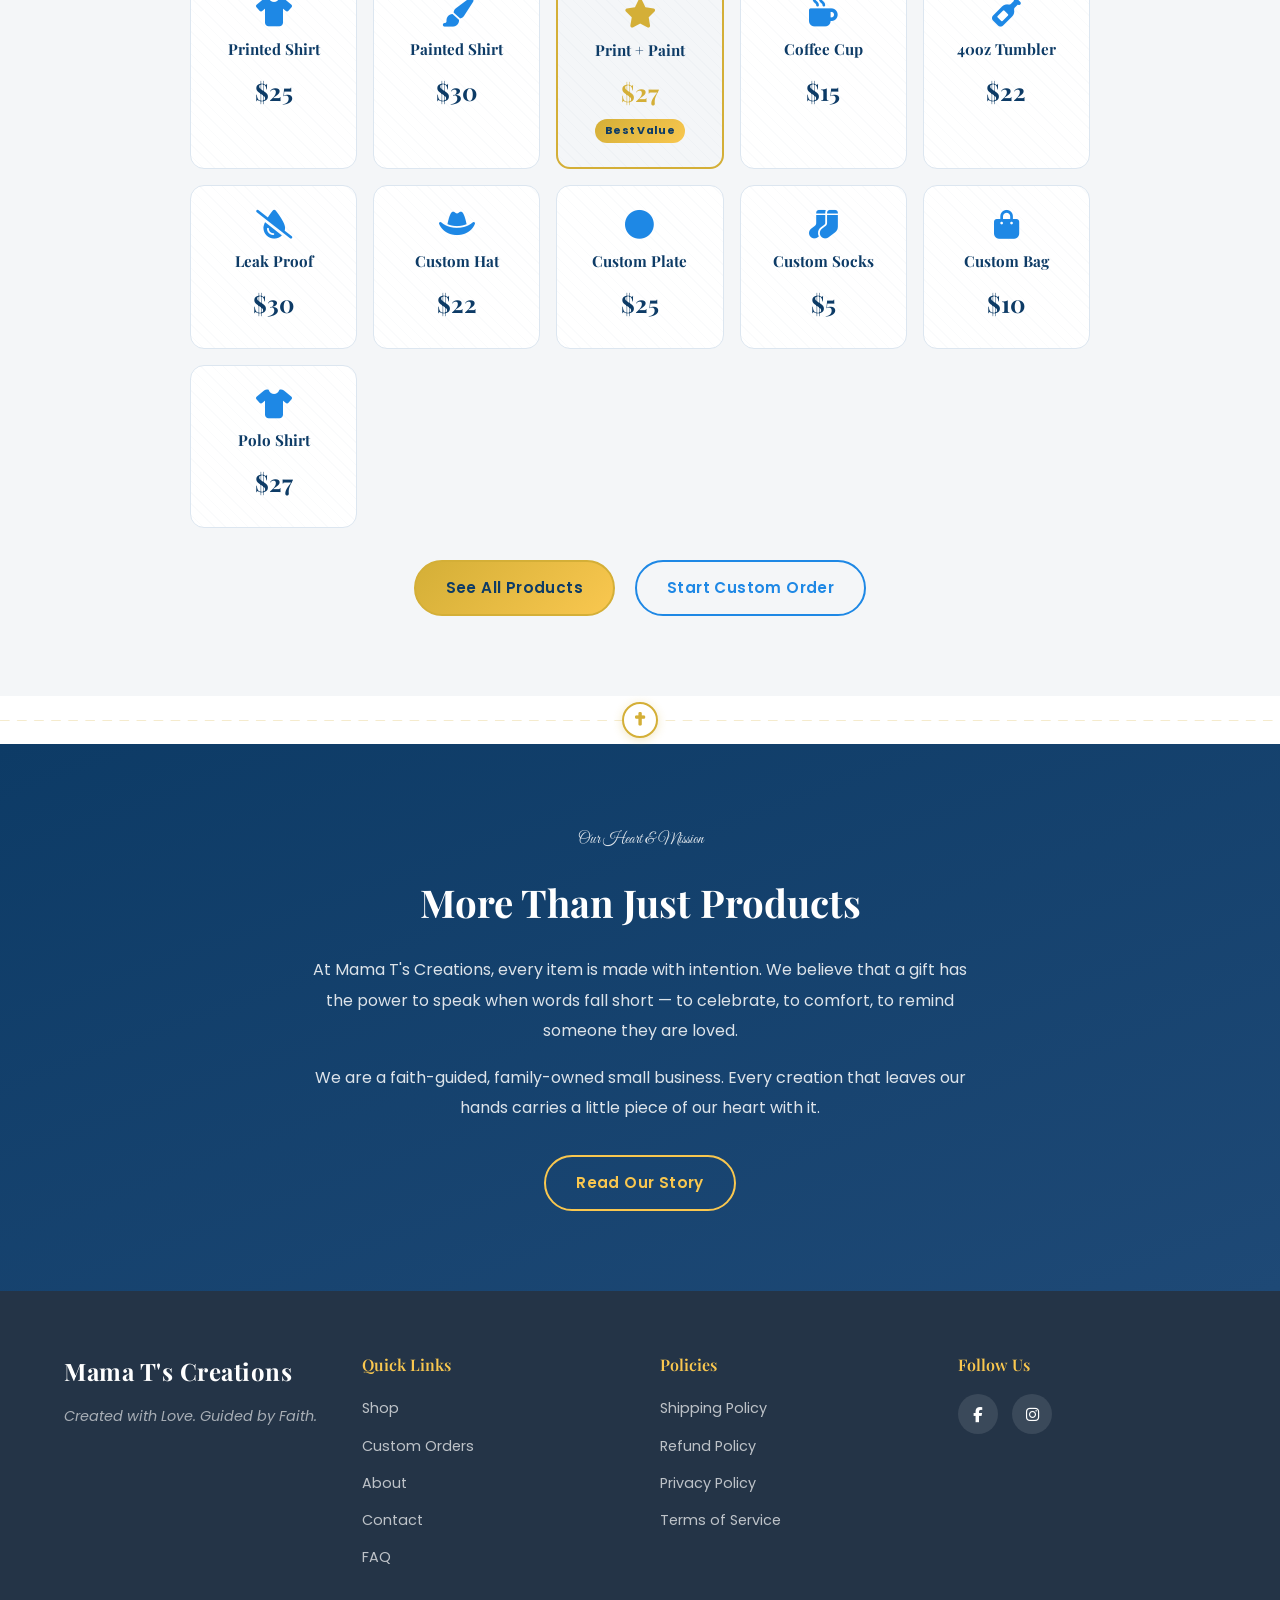
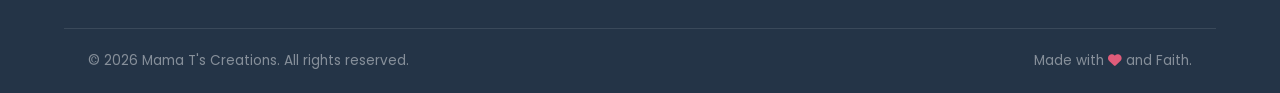
==== commit ea638f7d: "Final site: real products, pricing, Mama T portrait, policy pages, FAQ" ====
--- a/index.html
+++ b/index.html
@@ -12,7 +12,7 @@
   <!-- ========== OPEN GRAPH ========== -->
   <meta property="og:title" content="Mama T's Creations | Created with Love. Guided by Faith." />
   <meta property="og:description" content="Custom T-shirts, tumblers, coffee cups, and faith-based personalized gifts. Handmade with love." />
-  <meta property="og:image" content="https://thepurgehacker127.github.io/mama-ts-creations/assets/images/og-image.jpg" />
+  <meta property="og:image" content="https://thepurgehacker127.github.io/mama-ts-creations/assets/logo/mama-ts-logo.png" />
   <meta property="og:url" content="https://thepurgehacker127.github.io/mama-ts-creations" />
   <meta property="og:type" content="website" />
   <meta name="twitter:card" content="summary_large_image" />
@@ -37,6 +37,7 @@
 </head>
 
 <body>
+  <a class="skip-link" href="#main-content">Skip to main content</a>
 
   <!-- ========== HEADER / NAVIGATION ========== -->
   <header id="main-header">
@@ -46,19 +47,20 @@
           <span class="logo-text">Mama T's Creations</span>
         </a>
       </div>
-      <ul class="nav-links">
+      <ul class="nav-links" id="primary-navigation">
         <li><a href="index.html">Home</a></li>
         <li><a href="shop.html">Shop</a></li>
         <li><a href="custom-orders.html">Custom Orders</a></li>
         <li><a href="about.html">About</a></li>
         <li><a href="contact.html">Contact</a></li>
       </ul>
-      <button class="nav-toggle" aria-label="Toggle navigation">
+      <button class="nav-toggle" aria-label="Toggle navigation" aria-expanded="false" aria-controls="primary-navigation">
         <i class="fas fa-bars"></i>
       </button>
     </nav>
   </header>
 
+  <main id="main-content" tabindex="-1">
   <!-- ========== HERO SECTION ========== -->
   <section id="hero">
     <div class="hero-clouds" aria-hidden="true">
@@ -400,6 +402,8 @@
   </section>
 
   <!-- ========== FOOTER ========== -->
+  </main>
+
   <footer id="main-footer">
     <div class="container">
       <div class="footer-grid">
@@ -433,8 +437,8 @@
         <div class="footer-social">
           <h4>Follow Us</h4>
           <div class="social-icons">
-            <a href="#" aria-label="Facebook"><i class="fab fa-facebook-f"></i></a>
-            <a href="https://instagram.com/tsmith64068" target="_blank" aria-label="Instagram"><i class="fab fa-instagram"></i></a>
+            <a href="https://facebook.com" target="_blank" rel="noopener noreferrer" aria-label="Facebook"><i class="fab fa-facebook-f"></i></a>
+            <a href="https://instagram.com/tsmith64068" target="_blank" rel="noopener noreferrer" aria-label="Instagram"><i class="fab fa-instagram"></i></a>
           </div>
         </div>
 
--- a/css/style.css
+++ b/css/style.css
@@ -71,6 +71,24 @@
 
 ul {
   list-style: none;
+}
+
+/* ========== SKIP LINK ========== */
+.skip-link {
+  position: absolute;
+  left: -9999px;
+  top: auto;
+  z-index: 2000;
+}
+
+.skip-link:focus {
+  left: 24px;
+  top: 24px;
+  background: var(--soft-navy);
+  color: var(--soft-white);
+  padding: 12px 16px;
+  border-radius: 999px;
+  box-shadow: 0 8px 24px rgba(13, 59, 102, 0.2);
 }
 
 /* ========== CONTAINER ========== */
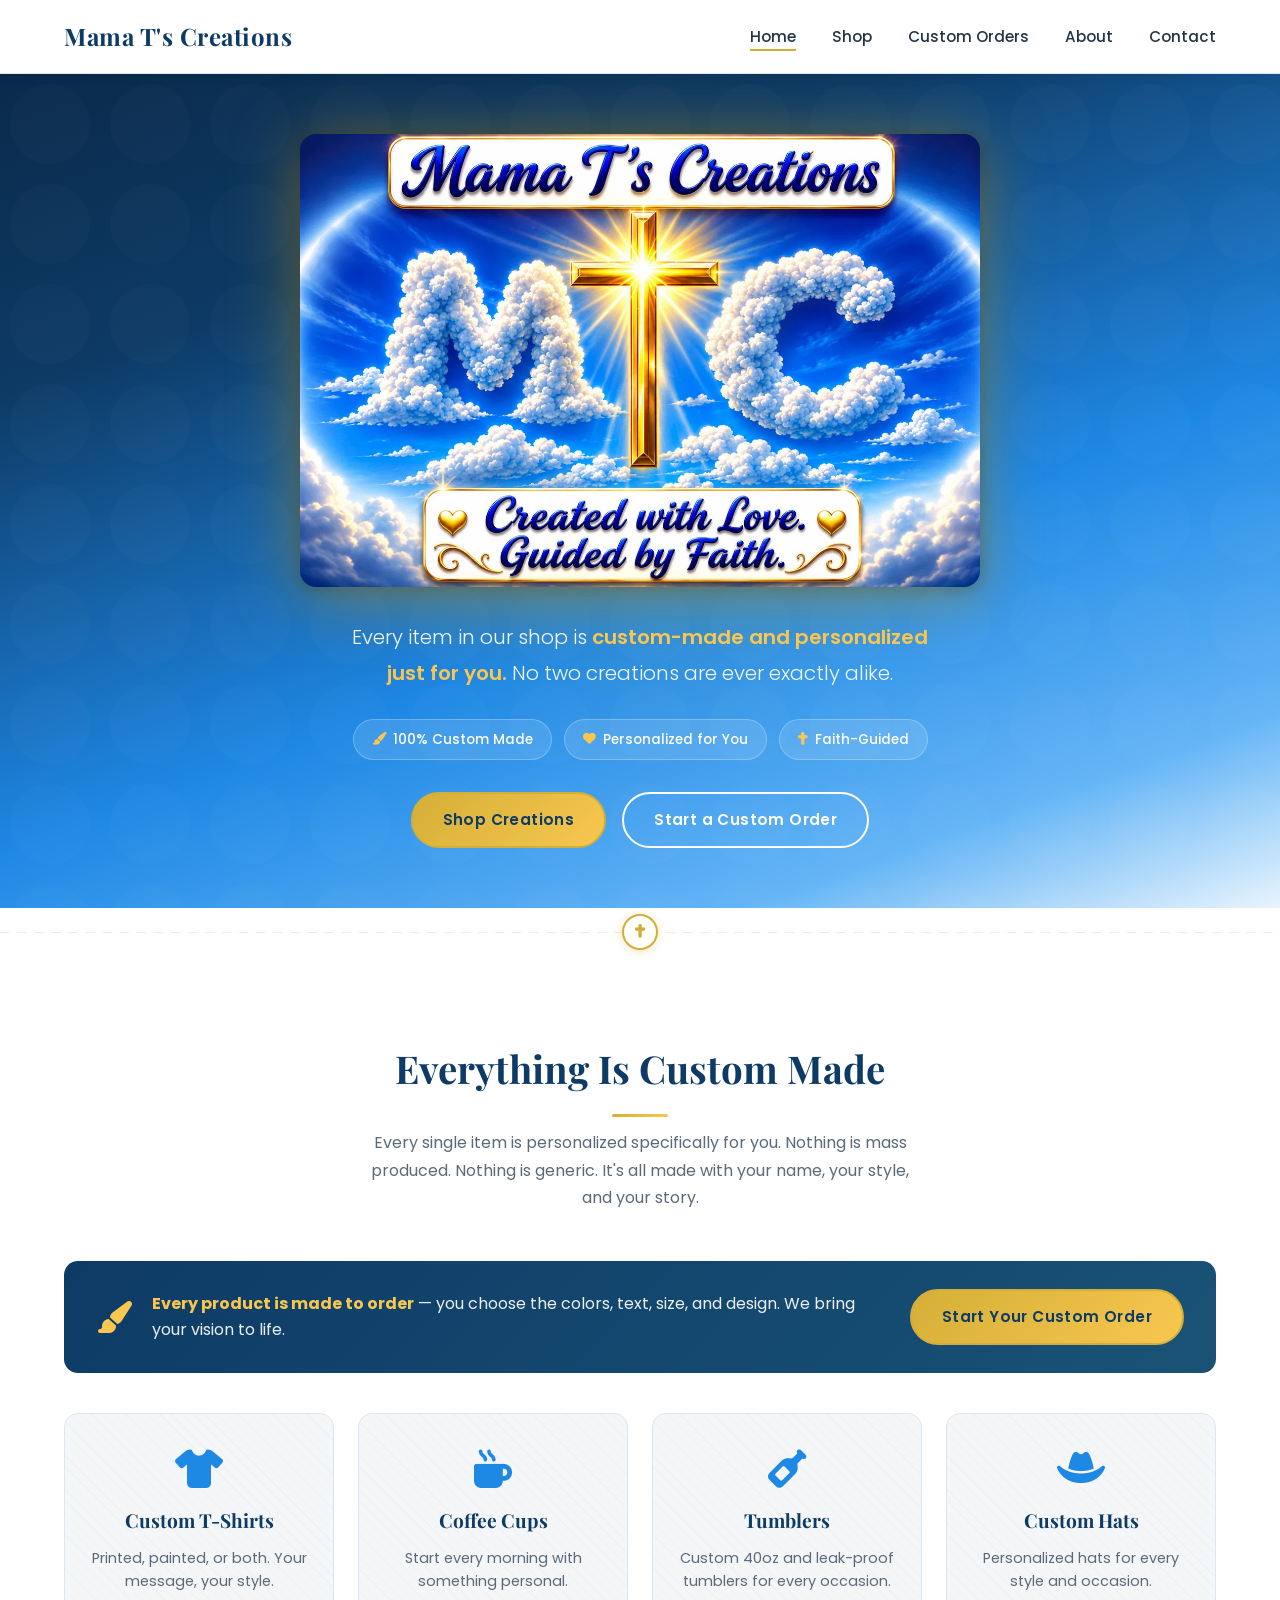
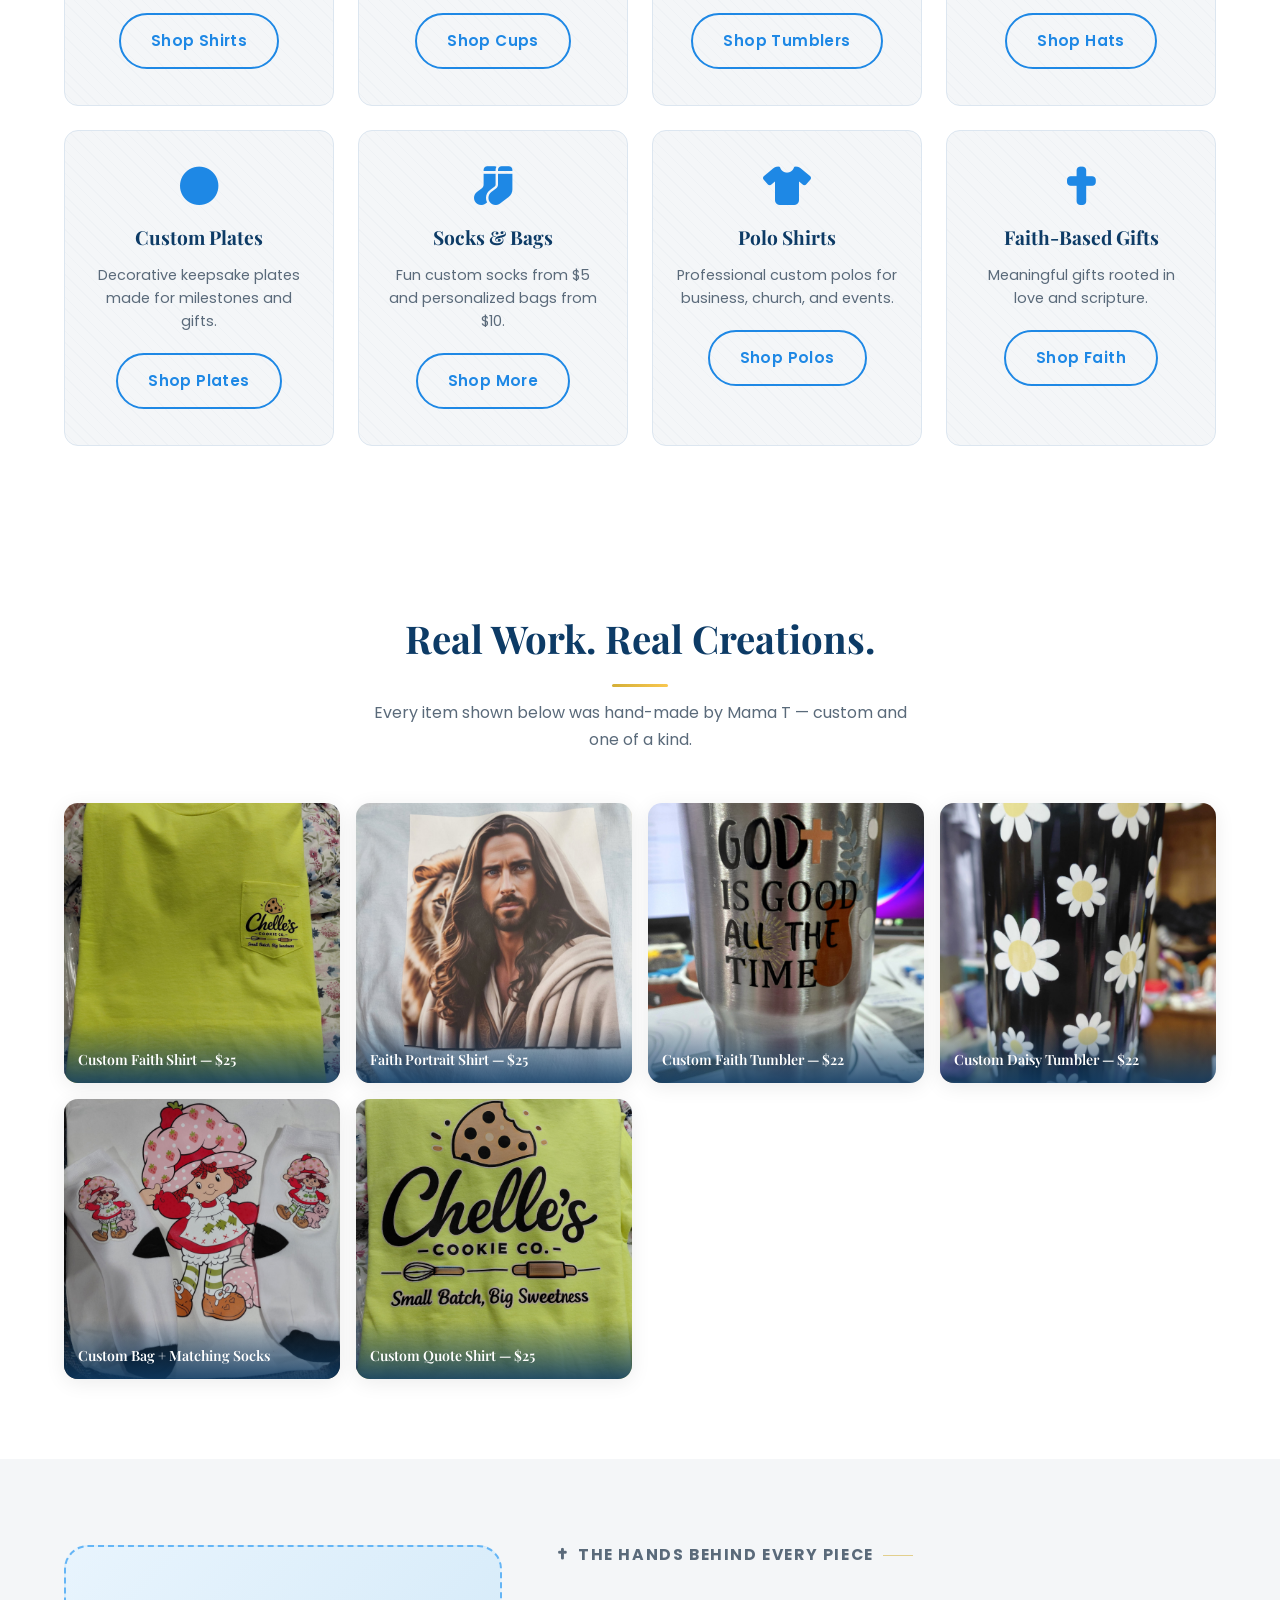
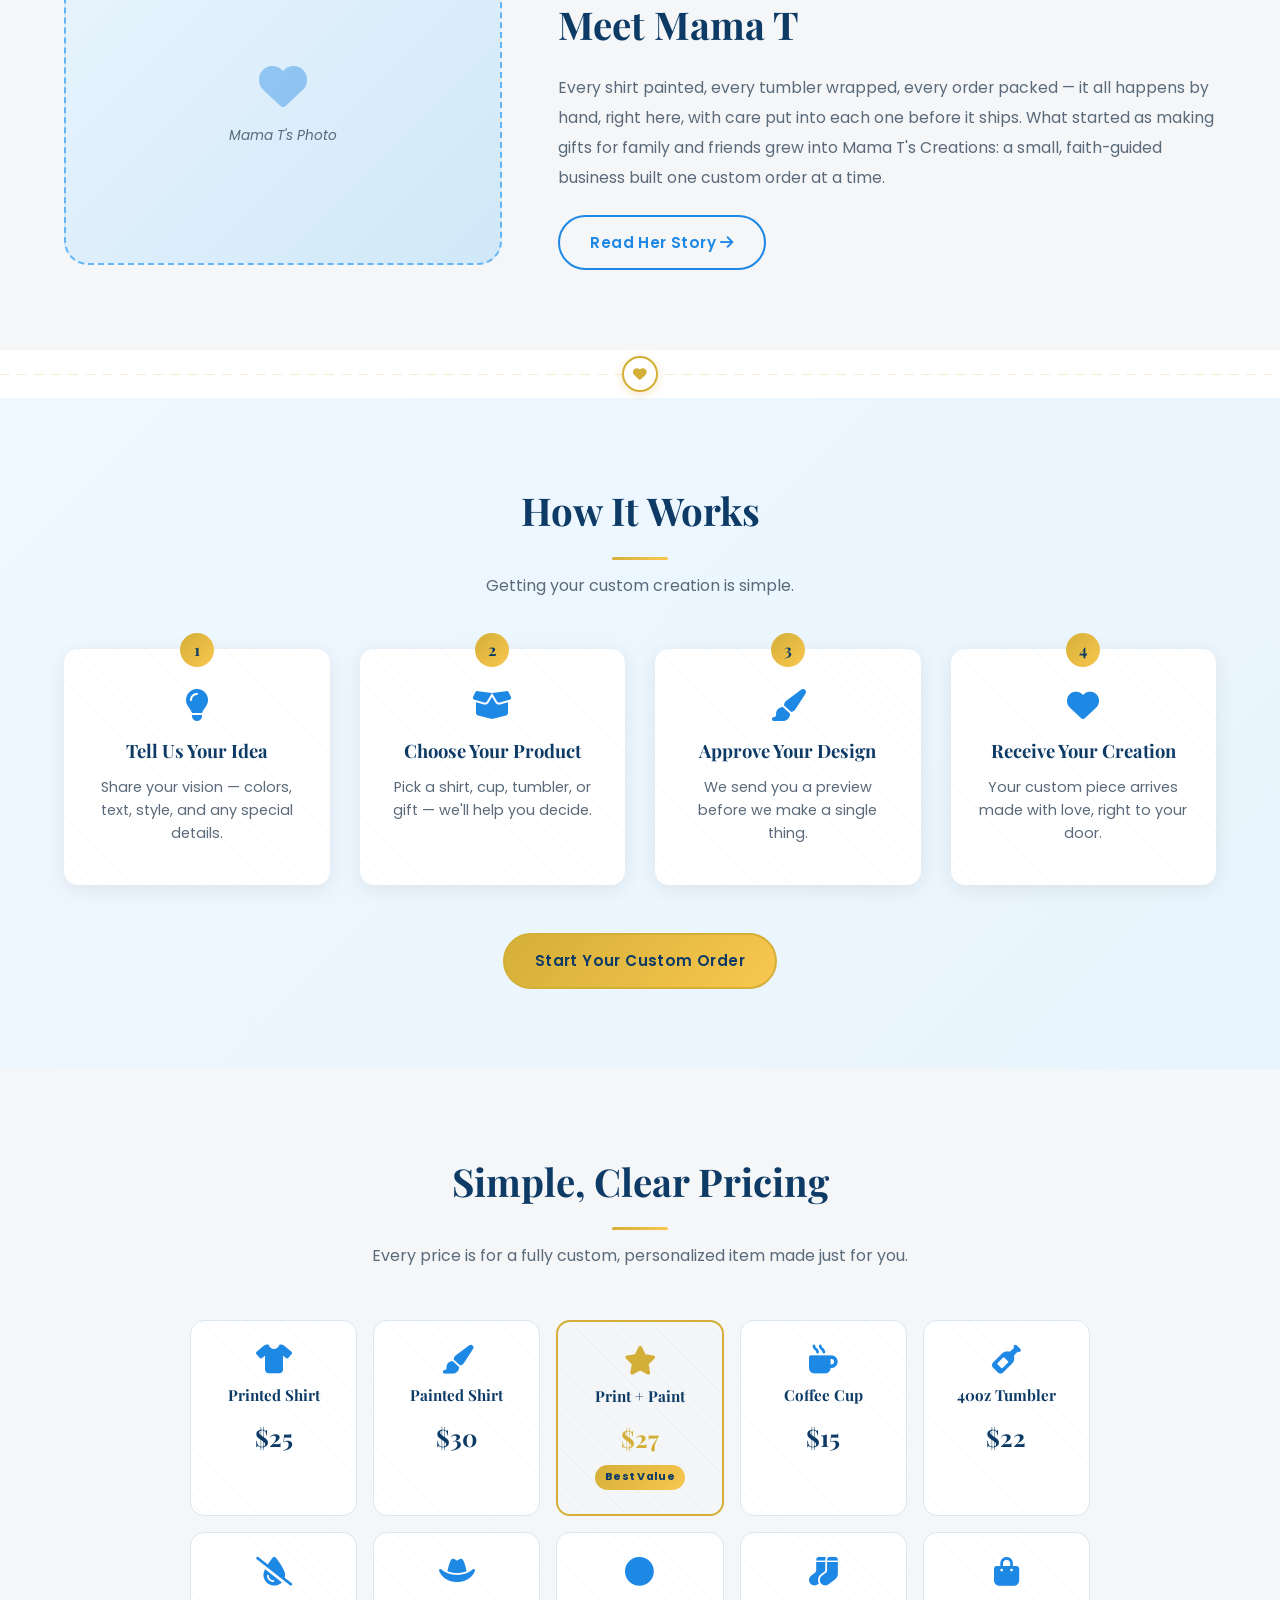
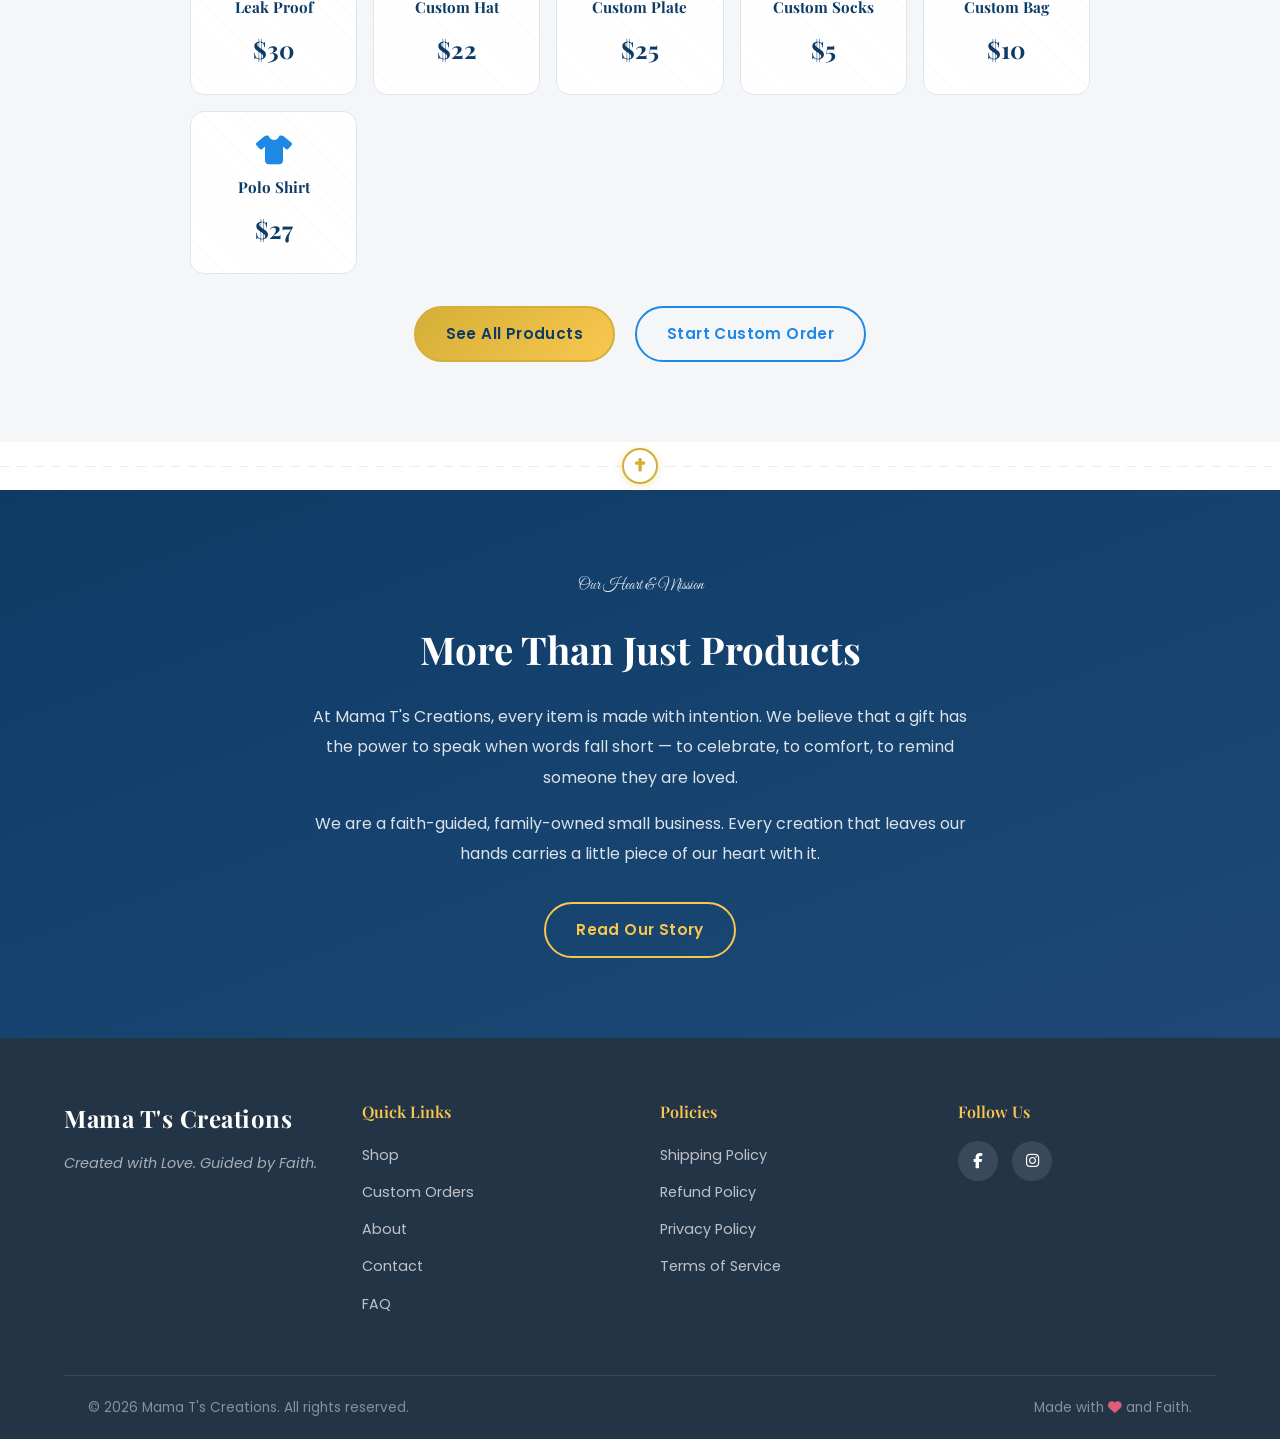
==== commit 9fb60418: "Final site: real products, pricing, Mama T portrait, policy pages, FAQ" ====
--- a/index.html
+++ b/index.html
@@ -12,7 +12,7 @@
   <!-- ========== OPEN GRAPH ========== -->
   <meta property="og:title" content="Mama T's Creations | Created with Love. Guided by Faith." />
   <meta property="og:description" content="Custom T-shirts, tumblers, coffee cups, and faith-based personalized gifts. Handmade with love." />
-  <meta property="og:image" content="https://thepurgehacker127.github.io/mama-ts-creations/assets/logo/mama-ts-logo.png" />
+  <meta property="og:image" content="https://thepurgehacker127.github.io/mama-ts-creations/assets/images/og-image.jpg" />
   <meta property="og:url" content="https://thepurgehacker127.github.io/mama-ts-creations" />
   <meta property="og:type" content="website" />
   <meta name="twitter:card" content="summary_large_image" />
@@ -37,7 +37,6 @@
 </head>
 
 <body>
-  <a class="skip-link" href="#main-content">Skip to main content</a>
 
   <!-- ========== HEADER / NAVIGATION ========== -->
   <header id="main-header">
@@ -47,20 +46,19 @@
           <span class="logo-text">Mama T's Creations</span>
         </a>
       </div>
-      <ul class="nav-links" id="primary-navigation">
+      <ul class="nav-links">
         <li><a href="index.html">Home</a></li>
         <li><a href="shop.html">Shop</a></li>
         <li><a href="custom-orders.html">Custom Orders</a></li>
         <li><a href="about.html">About</a></li>
         <li><a href="contact.html">Contact</a></li>
       </ul>
-      <button class="nav-toggle" aria-label="Toggle navigation" aria-expanded="false" aria-controls="primary-navigation">
+      <button class="nav-toggle" aria-label="Toggle navigation">
         <i class="fas fa-bars"></i>
       </button>
     </nav>
   </header>
 
-  <main id="main-content" tabindex="-1">
   <!-- ========== HERO SECTION ========== -->
   <section id="hero">
     <div class="hero-clouds" aria-hidden="true">
@@ -228,7 +226,10 @@
       <div class="meet-maker-grid">
 
         <div class="meet-maker-photo">
-          <img src="assets/images/mama-t-portrait.jpg" alt="Mama T, founder of Mama T's Creations" class="about-photo" />
+          <div class="meet-maker-photo-frame">
+            <i class="fas fa-heart"></i>
+            <p>Mama T's Photo</p>
+          </div>
         </div>
 
         <div class="meet-maker-text">
@@ -402,8 +403,6 @@
   </section>
 
   <!-- ========== FOOTER ========== -->
-  </main>
-
   <footer id="main-footer">
     <div class="container">
       <div class="footer-grid">
@@ -437,8 +436,8 @@
         <div class="footer-social">
           <h4>Follow Us</h4>
           <div class="social-icons">
-            <a href="https://facebook.com" target="_blank" rel="noopener noreferrer" aria-label="Facebook"><i class="fab fa-facebook-f"></i></a>
-            <a href="https://instagram.com/tsmith64068" target="_blank" rel="noopener noreferrer" aria-label="Instagram"><i class="fab fa-instagram"></i></a>
+            <a href="#" aria-label="Facebook"><i class="fab fa-facebook-f"></i></a>
+            <a href="https://instagram.com/tsmith64068" target="_blank" aria-label="Instagram"><i class="fab fa-instagram"></i></a>
           </div>
         </div>
 
--- a/css/style.css
+++ b/css/style.css
@@ -71,24 +71,6 @@
 
 ul {
   list-style: none;
-}
-
-/* ========== SKIP LINK ========== */
-.skip-link {
-  position: absolute;
-  left: -9999px;
-  top: auto;
-  z-index: 2000;
-}
-
-.skip-link:focus {
-  left: 24px;
-  top: 24px;
-  background: var(--soft-navy);
-  color: var(--soft-white);
-  padding: 12px 16px;
-  border-radius: 999px;
-  box-shadow: 0 8px 24px rgba(13, 59, 102, 0.2);
 }
 
 /* ========== CONTAINER ========== */
@@ -1602,94 +1584,6 @@
   margin-bottom: 12px;
 }
 
-.payment-options {
-  margin-top: 34px;
-  padding: 24px;
-  border-radius: var(--radius-md);
-  background: linear-gradient(160deg, #f8fbff, #eef6fd);
-  border: 1px solid var(--border-light);
-}
-
-.payment-label {
-  font-size: 0.8rem;
-  font-weight: 700;
-  text-transform: uppercase;
-  letter-spacing: 1.4px;
-  color: var(--gold);
-  margin-bottom: 6px;
-}
-
-.payment-options h3 {
-  font-family: var(--font-heading);
-  font-size: 1.25rem;
-  color: var(--soft-navy);
-  margin-bottom: 10px;
-}
-
-.payment-options p {
-  font-size: 0.92rem;
-  color: var(--text-muted);
-  line-height: 1.8;
-}
-
-.payment-links {
-  display: grid;
-  grid-template-columns: repeat(2, minmax(0, 1fr));
-  gap: 12px;
-  margin-top: 18px;
-}
-
-.payment-btn {
-  display: inline-flex;
-  align-items: center;
-  justify-content: center;
-  gap: 10px;
-  width: 100%;
-  padding: 12px 16px;
-  font-size: 0.92rem;
-  border-radius: 16px;
-}
-
-.payment-venmo {
-  color: #008CFF;
-  border-color: #008CFF;
-}
-
-.payment-venmo:hover {
-  background: #008CFF;
-  color: var(--soft-white);
-}
-
-.payment-paypal {
-  color: #003087;
-  border-color: #003087;
-}
-
-.payment-paypal:hover {
-  background: #003087;
-  color: var(--soft-white);
-}
-
-.payment-cashapp {
-  color: #00D632;
-  border-color: #00D632;
-}
-
-.payment-cashapp:hover {
-  background: #00D632;
-  color: var(--soft-navy);
-}
-
-.payment-applepay {
-  color: #111111;
-  border-color: #111111;
-}
-
-.payment-applepay:hover {
-  background: #111111;
-  color: var(--soft-white);
-}
-
 /* Contact form reuses order form styles */
 .contact-form .form-group {
   margin-top: 16px;
@@ -1802,10 +1696,6 @@
   .contact-grid {
     grid-template-columns: 1fr;
     gap: 40px;
-  }
-
-  .payment-links {
-    grid-template-columns: 1fr;
   }
 
   .contact-form-wrapper {
@@ -2455,85 +2345,6 @@
   width: 100%;
   height: 100%;
   object-fit: cover;
-}
-
-.product-img-wrap.preview-placeholder {
-  background:
-    radial-gradient(circle at 20% 20%, rgba(255, 255, 255, 0.95), transparent 26%),
-    radial-gradient(circle at 80% 18%, rgba(249, 199, 79, 0.22), transparent 24%),
-    linear-gradient(135deg, #f7fbff 0%, #e8f4fd 48%, #d8eaf7 100%);
-  border-bottom: 1px solid rgba(13, 59, 102, 0.08);
-  isolation: isolate;
-}
-
-.product-img-wrap.preview-placeholder::before {
-  content: 'Premium Preview';
-  position: absolute;
-  top: 14px;
-  left: 14px;
-  z-index: 2;
-  padding: 7px 12px;
-  border-radius: 999px;
-  background: rgba(13, 59, 102, 0.88);
-  color: var(--soft-white);
-  font-size: 0.7rem;
-  font-weight: 700;
-  letter-spacing: 1px;
-  text-transform: uppercase;
-  box-shadow: 0 10px 20px rgba(13, 59, 102, 0.18);
-}
-
-.product-img-wrap.preview-placeholder::after {
-  content: '';
-  position: absolute;
-  inset: 0;
-  z-index: 1;
-  background:
-    linear-gradient(115deg, transparent 22%, rgba(255, 255, 255, 0.65) 34%, transparent 46%),
-    radial-gradient(circle at 50% 62%, rgba(255, 255, 255, 0.42), transparent 38%);
-  mix-blend-mode: screen;
-  animation: previewShine 5.5s linear infinite;
-  pointer-events: none;
-}
-
-.product-img-wrap.preview-placeholder .product-img {
-  position: relative;
-  z-index: 0;
-  object-fit: contain;
-  padding: 18px;
-  filter: saturate(1.08) contrast(1.04) drop-shadow(0 10px 18px rgba(13, 59, 102, 0.18));
-  transform-origin: center;
-  animation: previewFloat 6s ease-in-out infinite;
-}
-
-.product-card:hover .product-img-wrap.preview-placeholder .product-img {
-  transform: scale(1.04) translateY(-2px);
-}
-
-@keyframes previewFloat {
-  0%, 100% {
-    transform: translateY(0) scale(1);
-  }
-  50% {
-    transform: translateY(-8px) scale(1.025);
-  }
-}
-
-@keyframes previewShine {
-  0% {
-    transform: translateX(-70%) skewX(-10deg);
-    opacity: 0;
-  }
-  15% {
-    opacity: 0.9;
-  }
-  45% {
-    opacity: 0.75;
-  }
-  100% {
-    transform: translateX(70%) skewX(-10deg);
-    opacity: 0;
-  }
 }
 
 /* ============================================
@@ -2840,18 +2651,4 @@
     stroke-dashoffset: 0;
     opacity: 0.5;
   }
-}
-
-/* ========== ABOUT PAGE — REAL PHOTO ========== */
-.about-photo {
-  width: 100%;
-  height: auto;
-  border-radius: var(--radius-lg);
-  box-shadow: var(--card-shadow);
-}
-
-@media (max-width: 768px) {
-  .about-photo {
-    height: auto;
-  }
 }
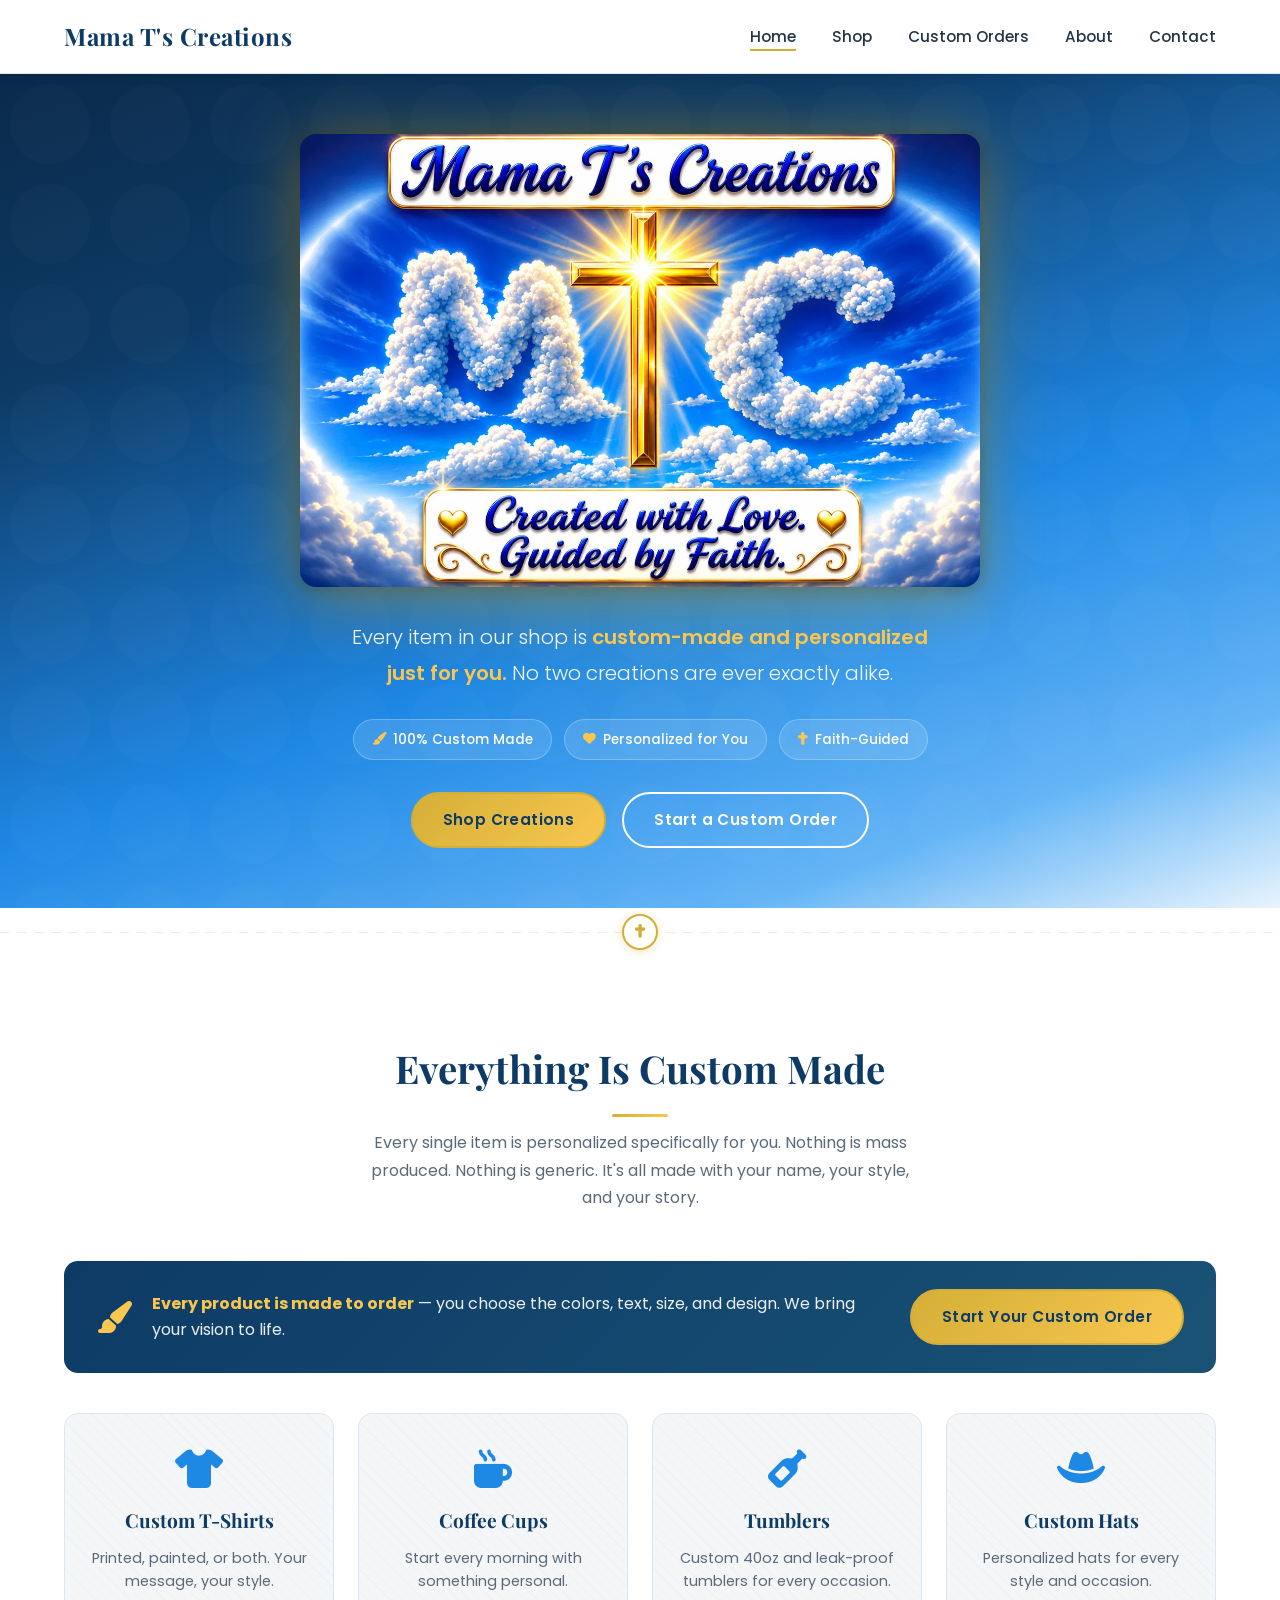
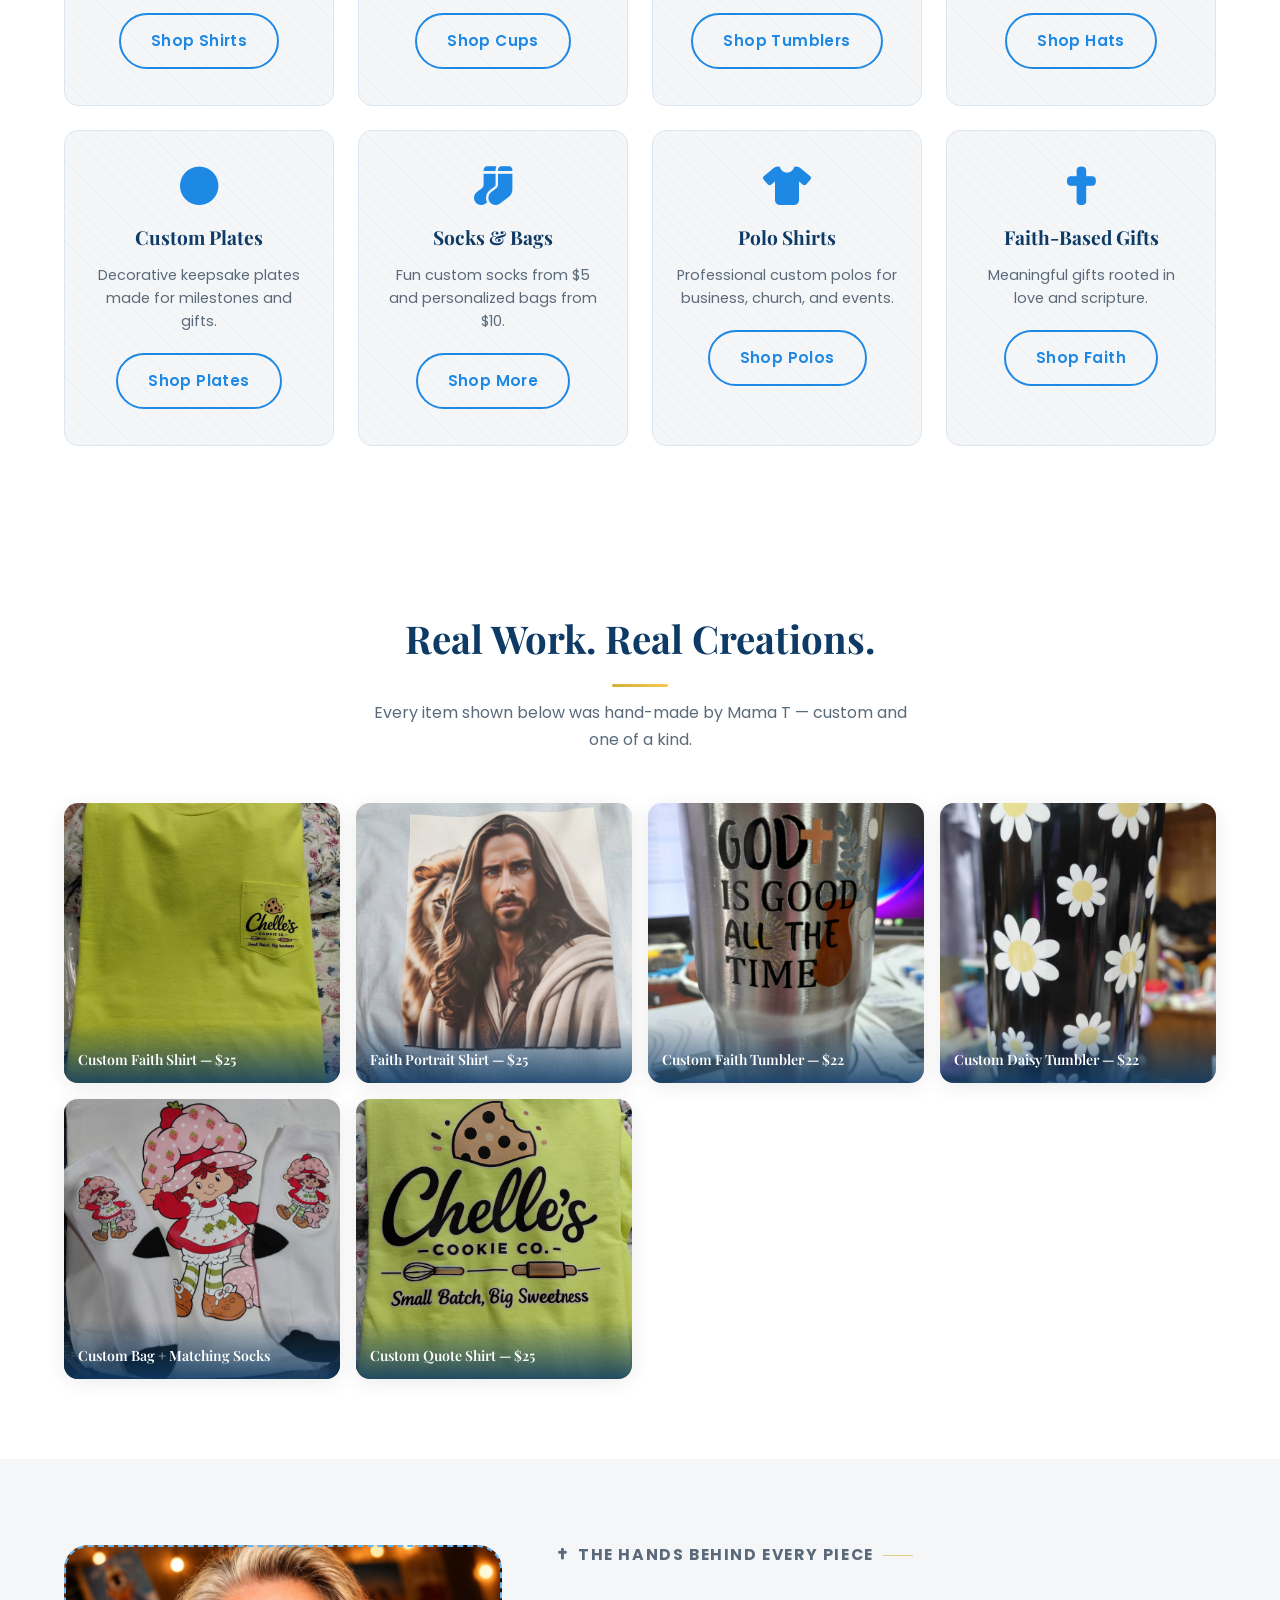
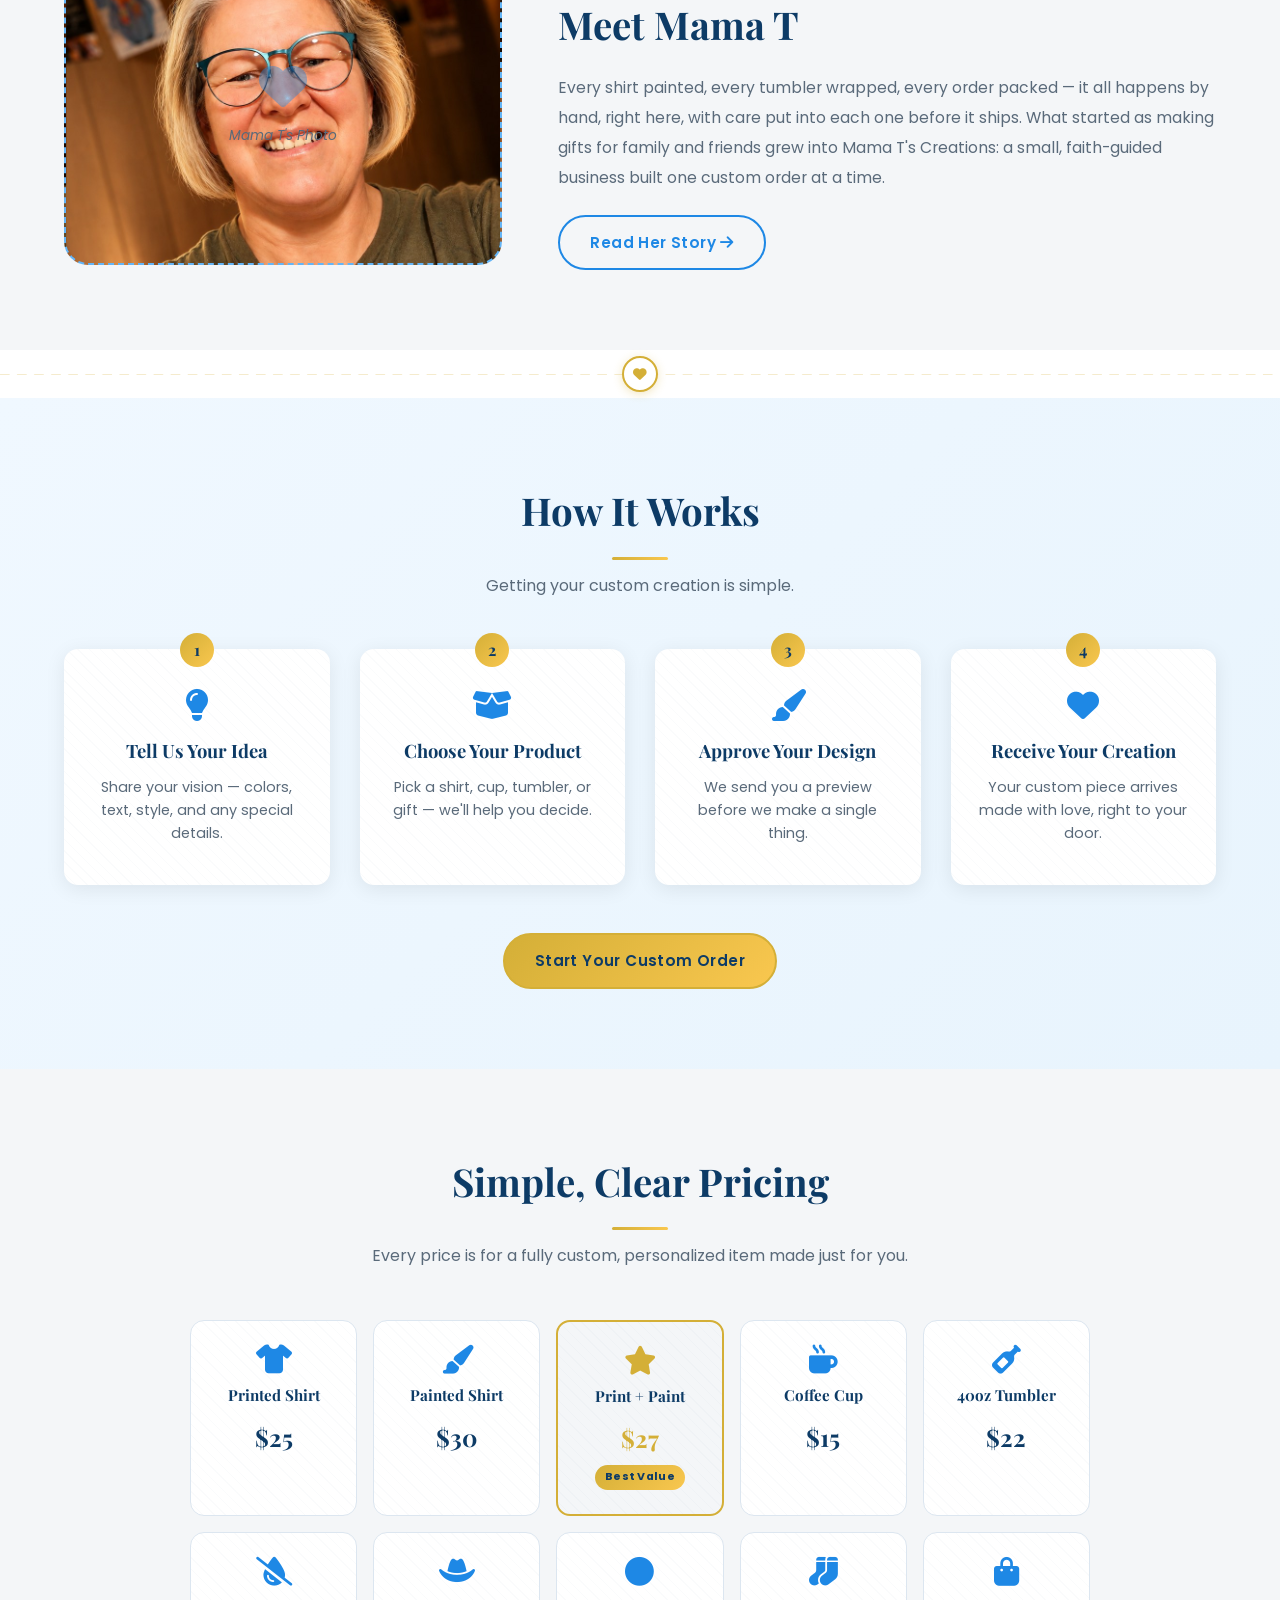
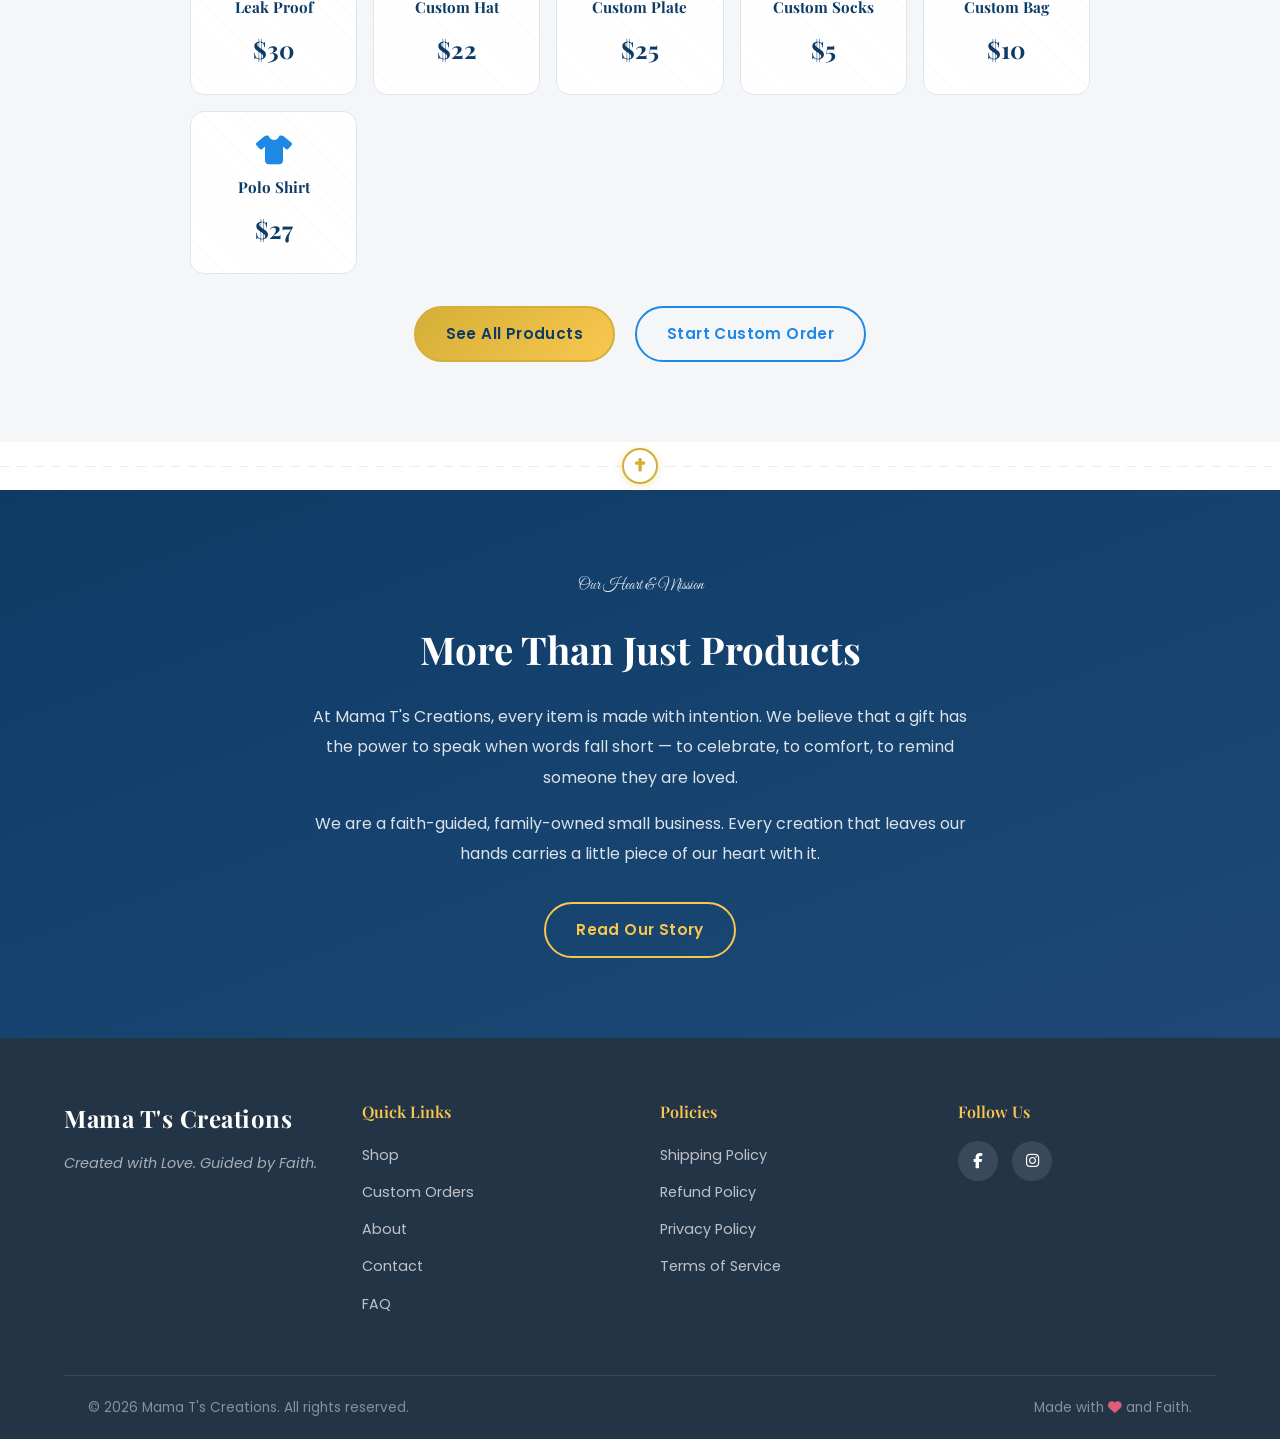
==== commit 372a1d86: "addd photos" ====
--- a/index.html
+++ b/index.html
@@ -226,7 +226,7 @@
       <div class="meet-maker-grid">
 
         <div class="meet-maker-photo">
-          <div class="meet-maker-photo-frame">
+          <div class="meet-maker-photo-frame" style="background-image: url('assets/images/mama-t-portrait.jpg'); background-size: cover; background-position: center;">
             <i class="fas fa-heart"></i>
             <p>Mama T's Photo</p>
           </div>
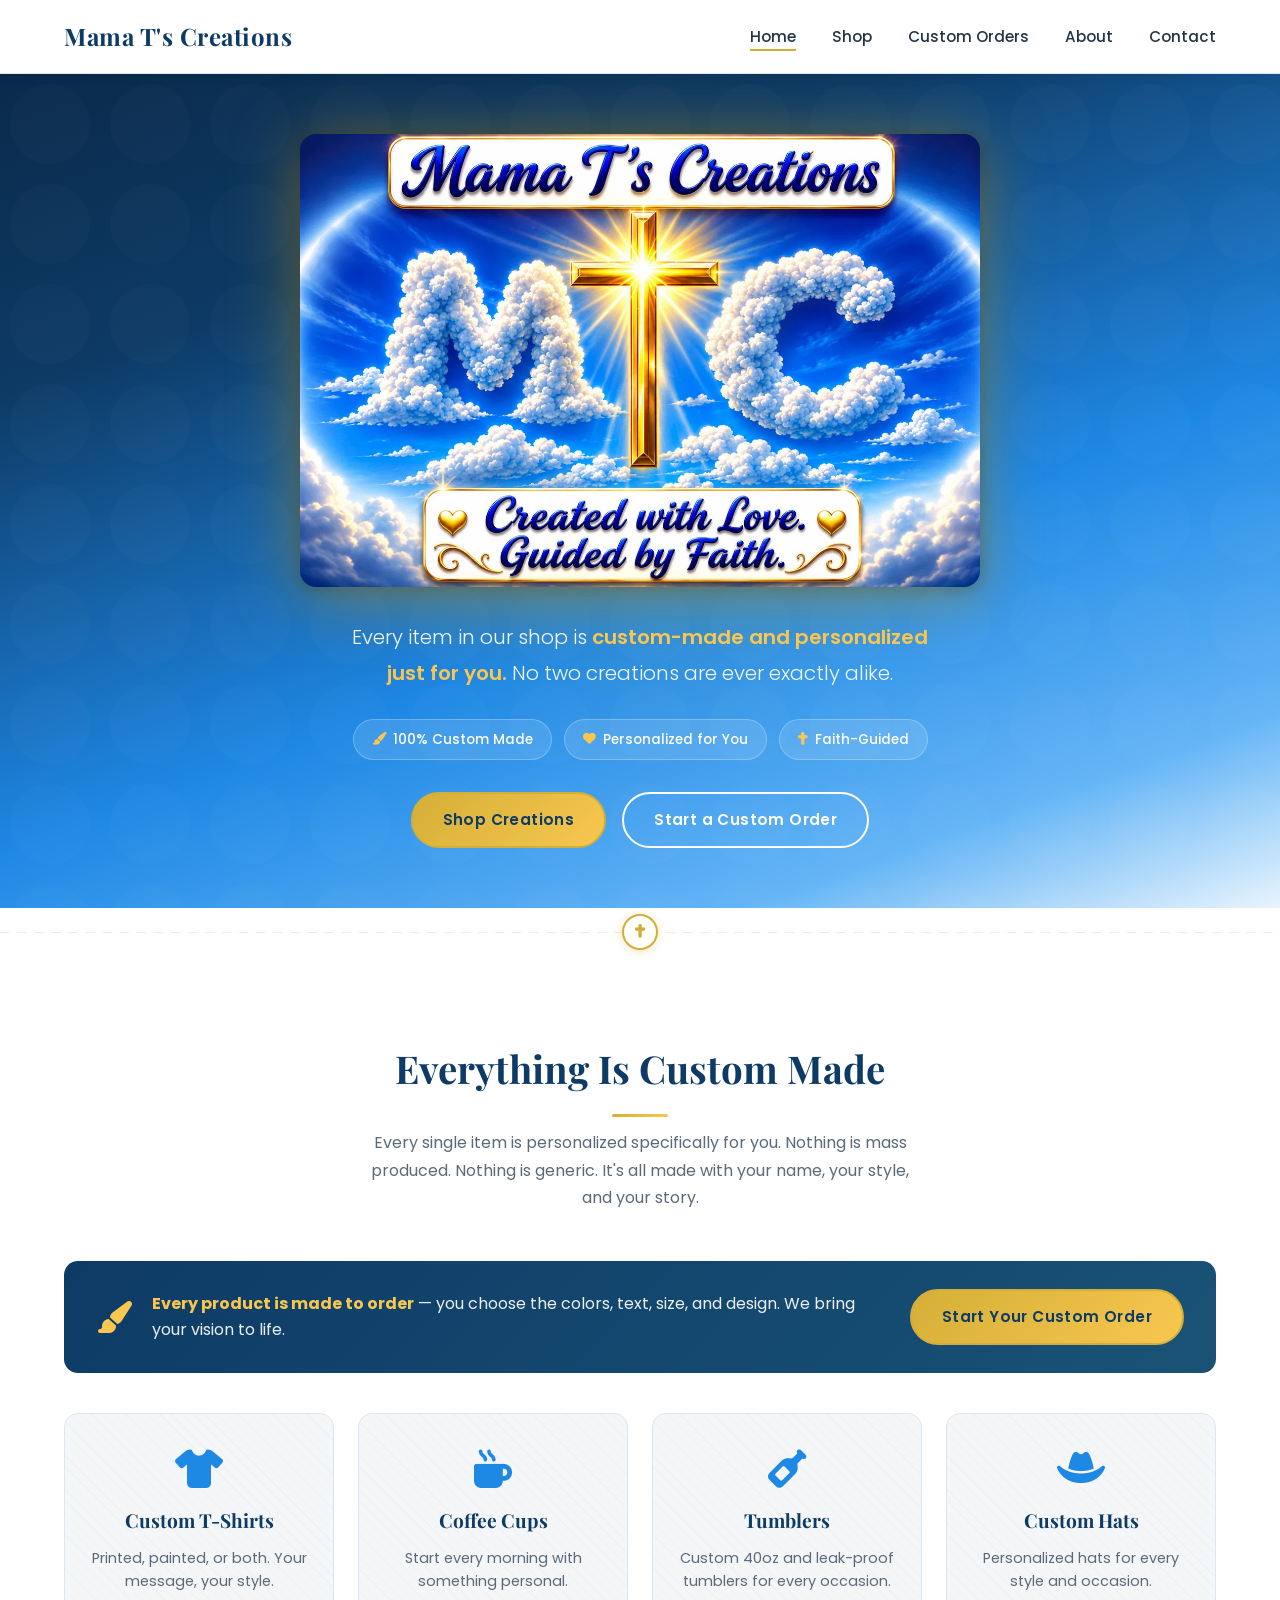
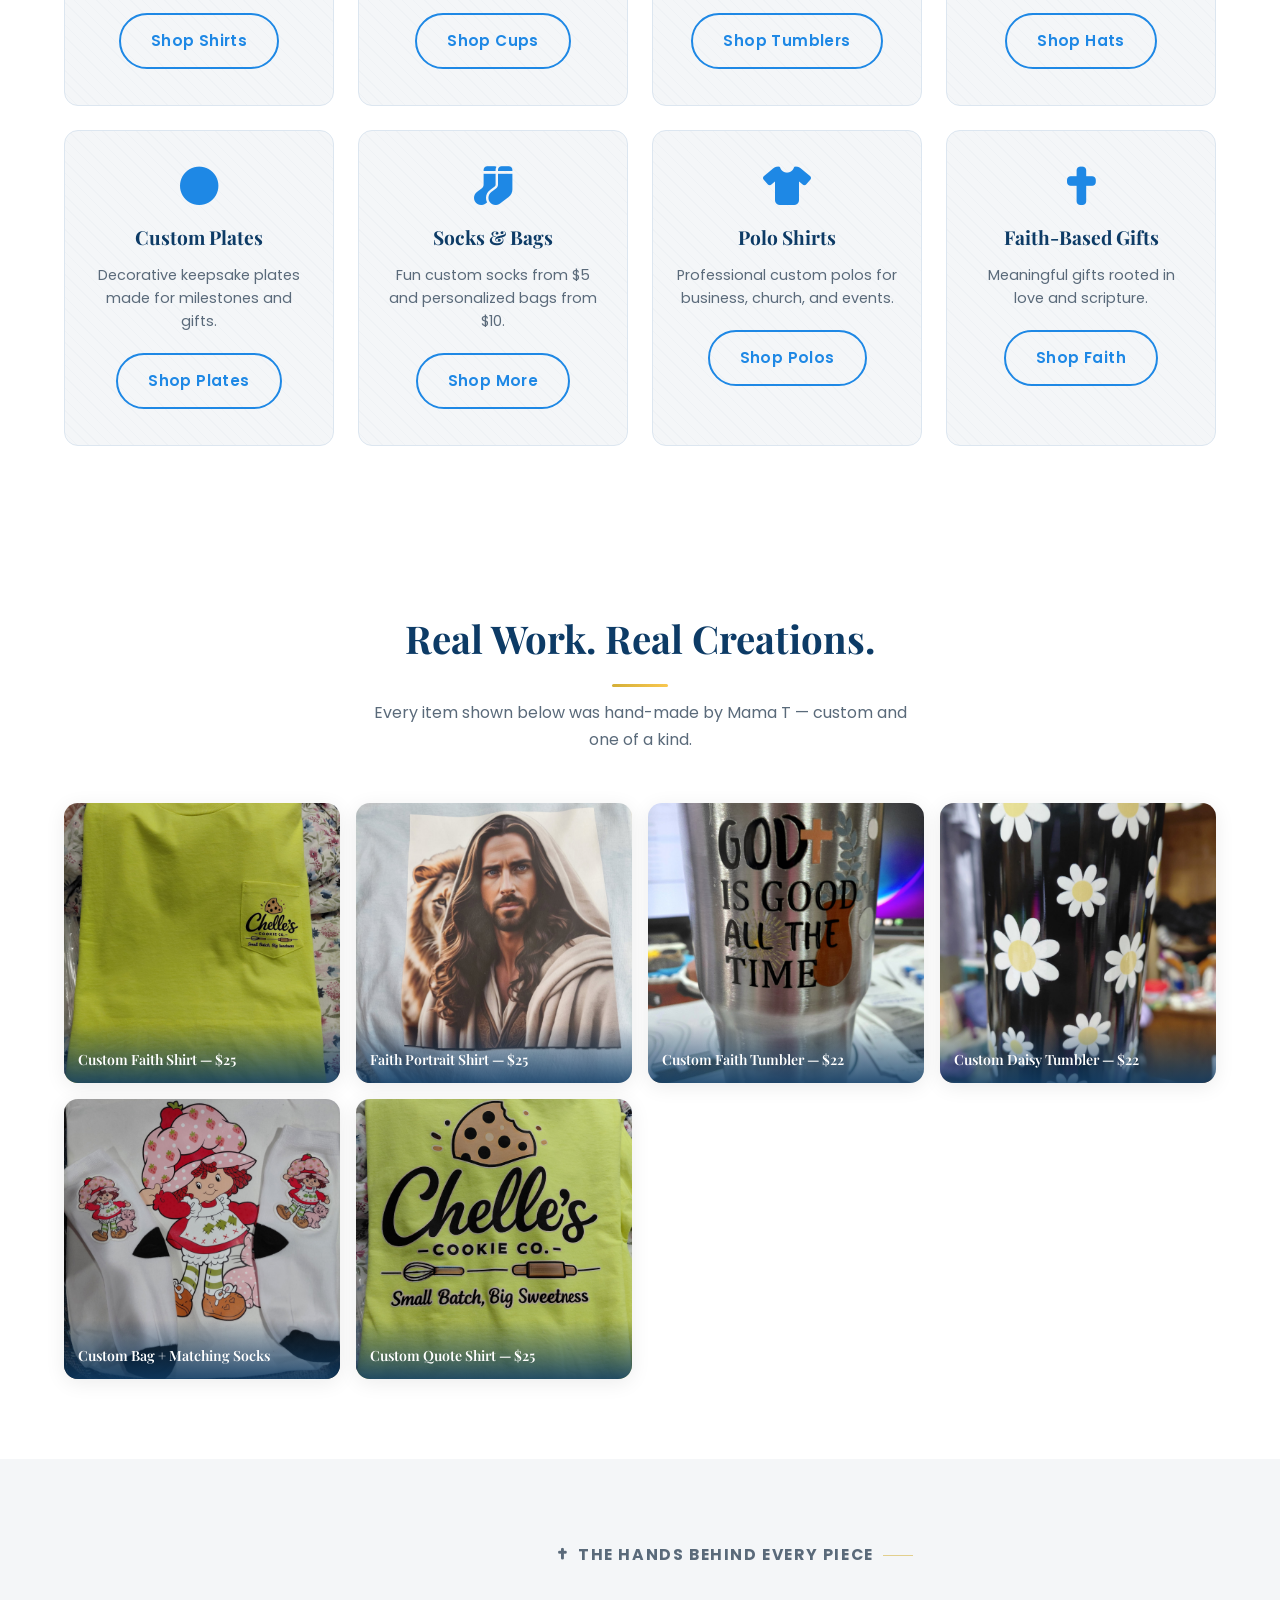
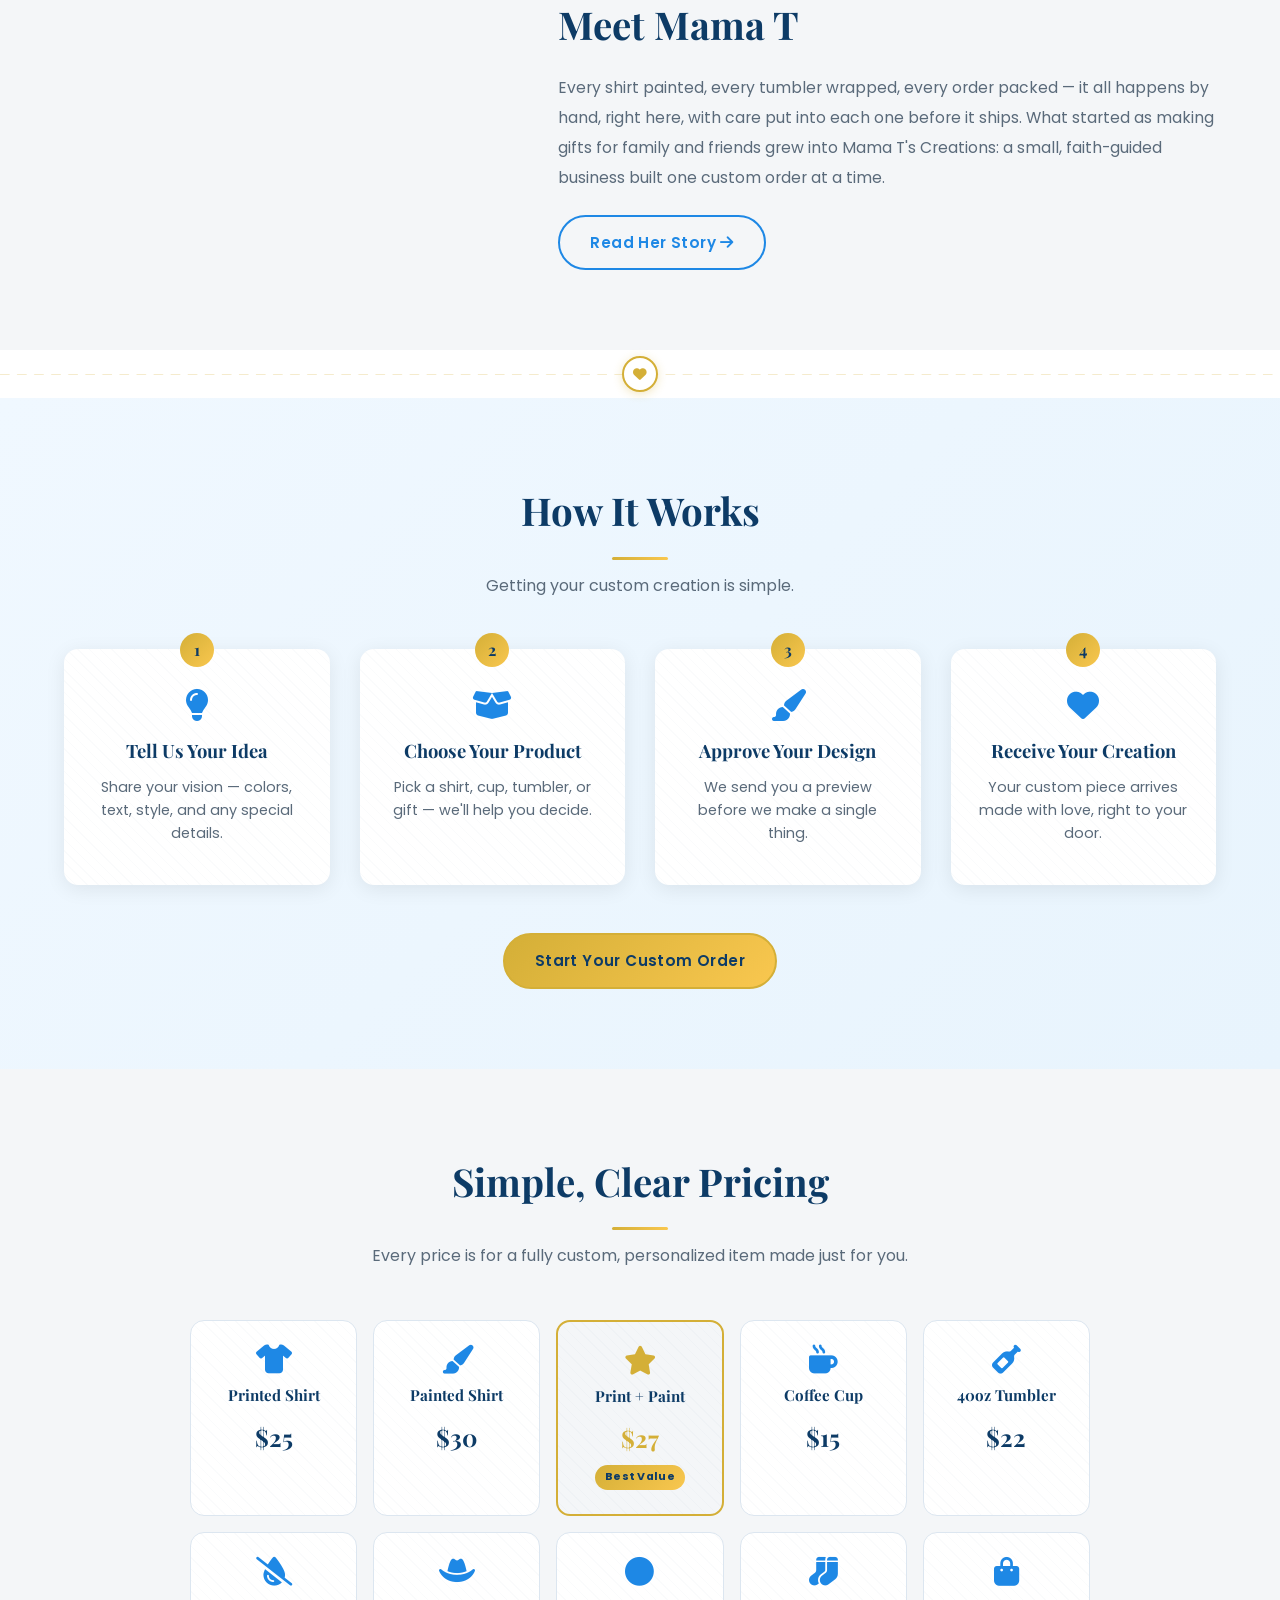
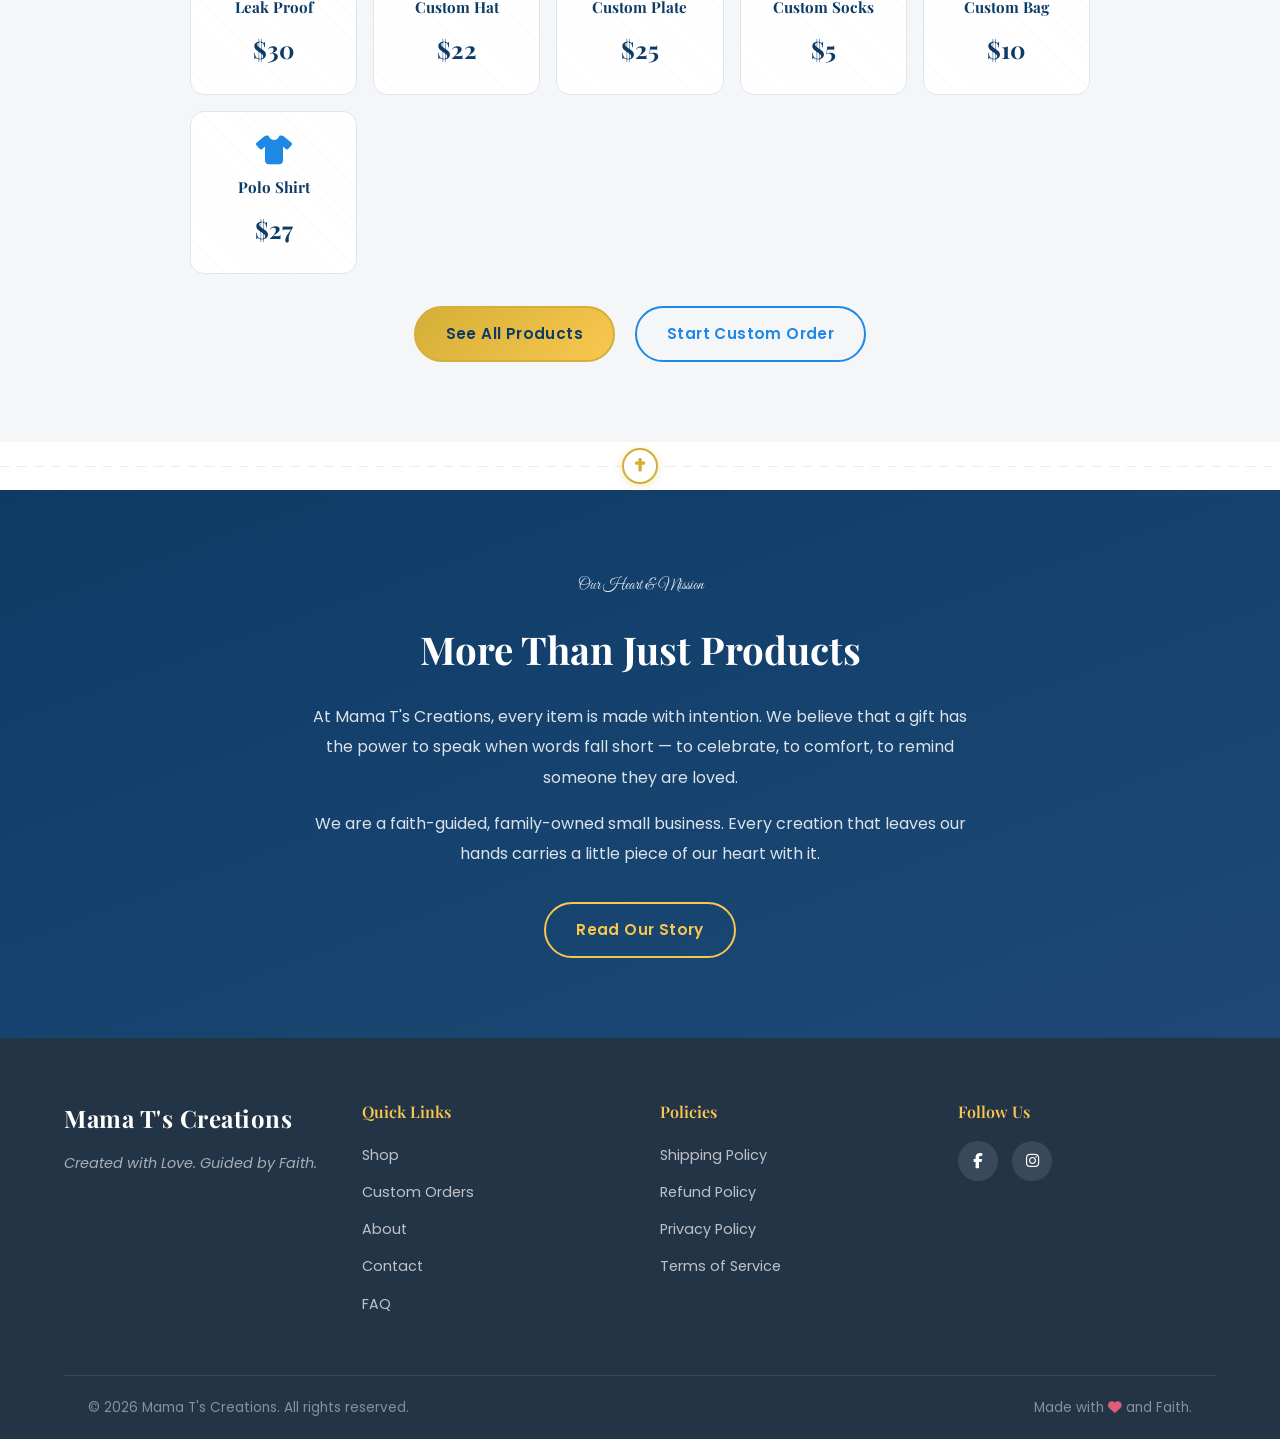
==== commit e4ea673e: "Add Mama T's real photo to homepage Meet the Maker section" ====
--- a/index.html
+++ b/index.html
@@ -226,10 +226,7 @@
       <div class="meet-maker-grid">
 
         <div class="meet-maker-photo">
-          <div class="meet-maker-photo-frame" style="background-image: url('assets/images/mama-t-portrait.jpg'); background-size: cover; background-position: center;">
-            <i class="fas fa-heart"></i>
-            <p>Mama T's Photo</p>
-          </div>
+          
         </div>
 
         <div class="meet-maker-text">
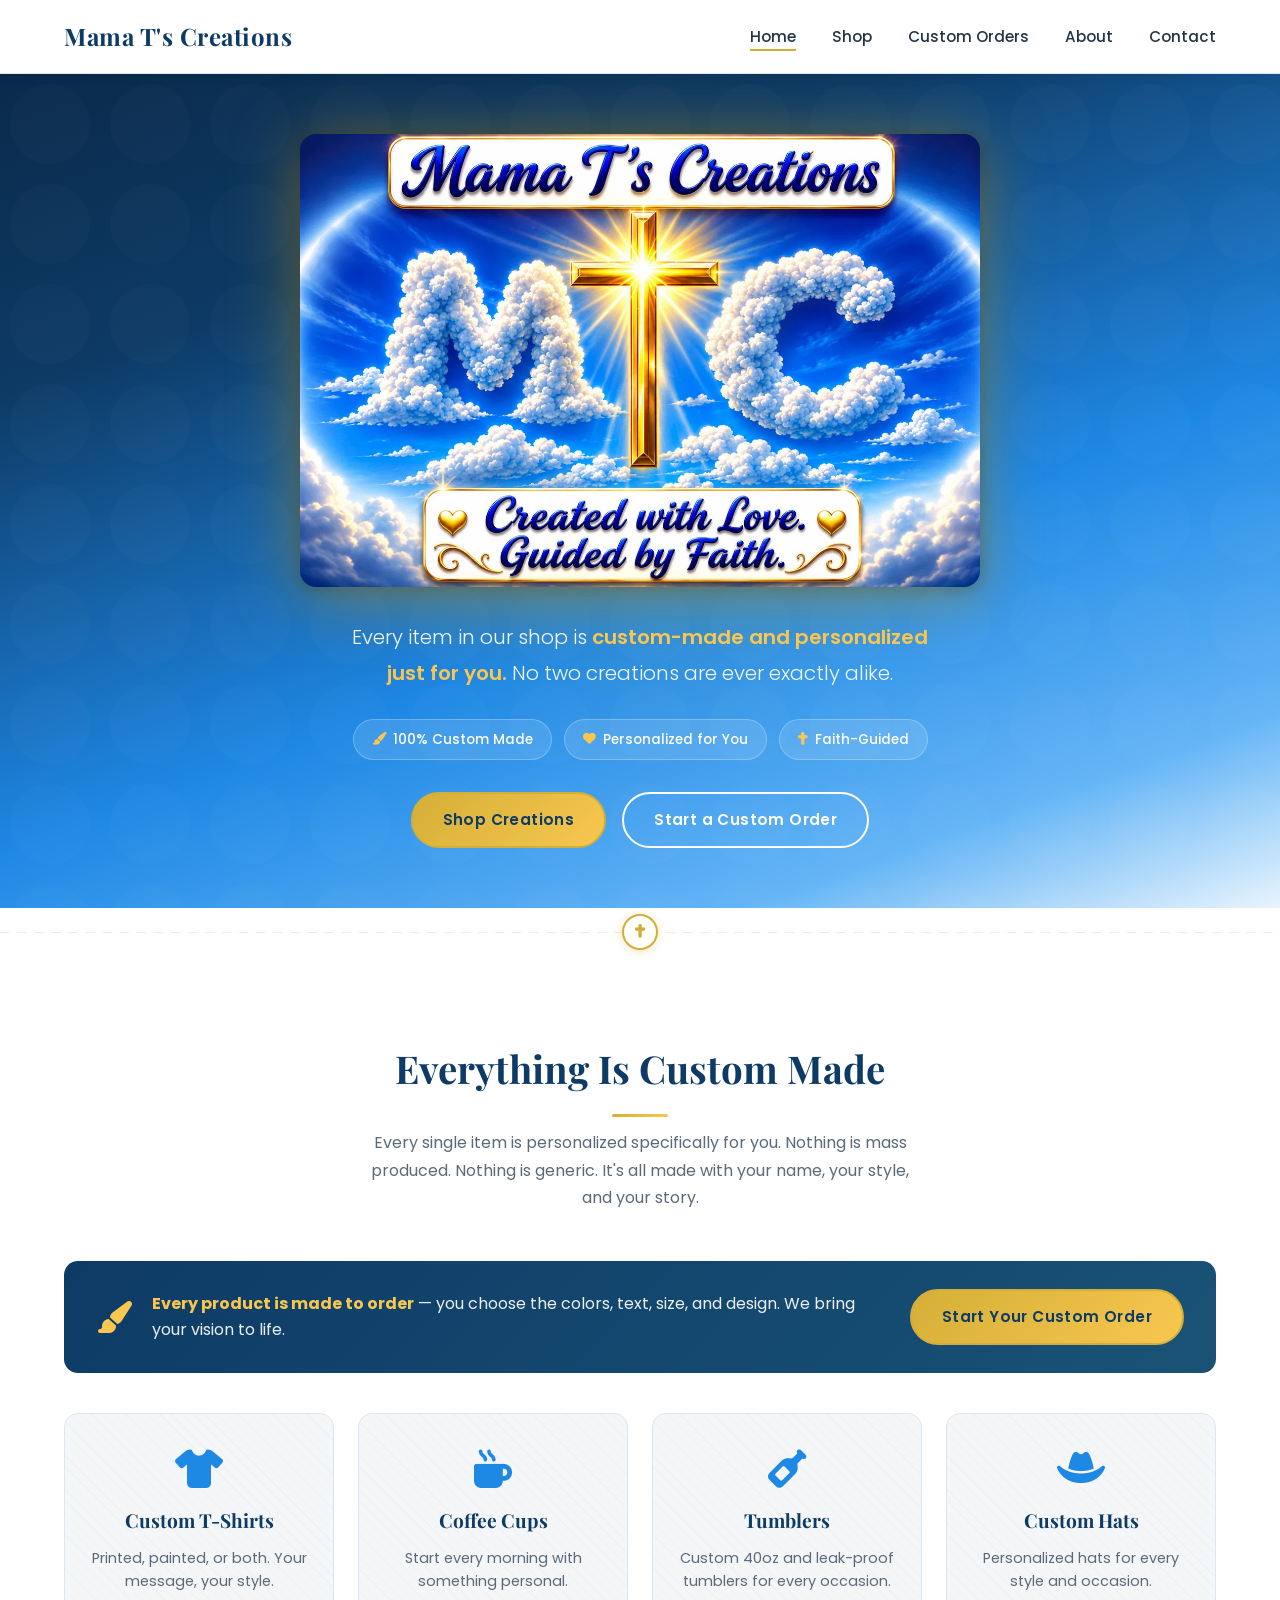
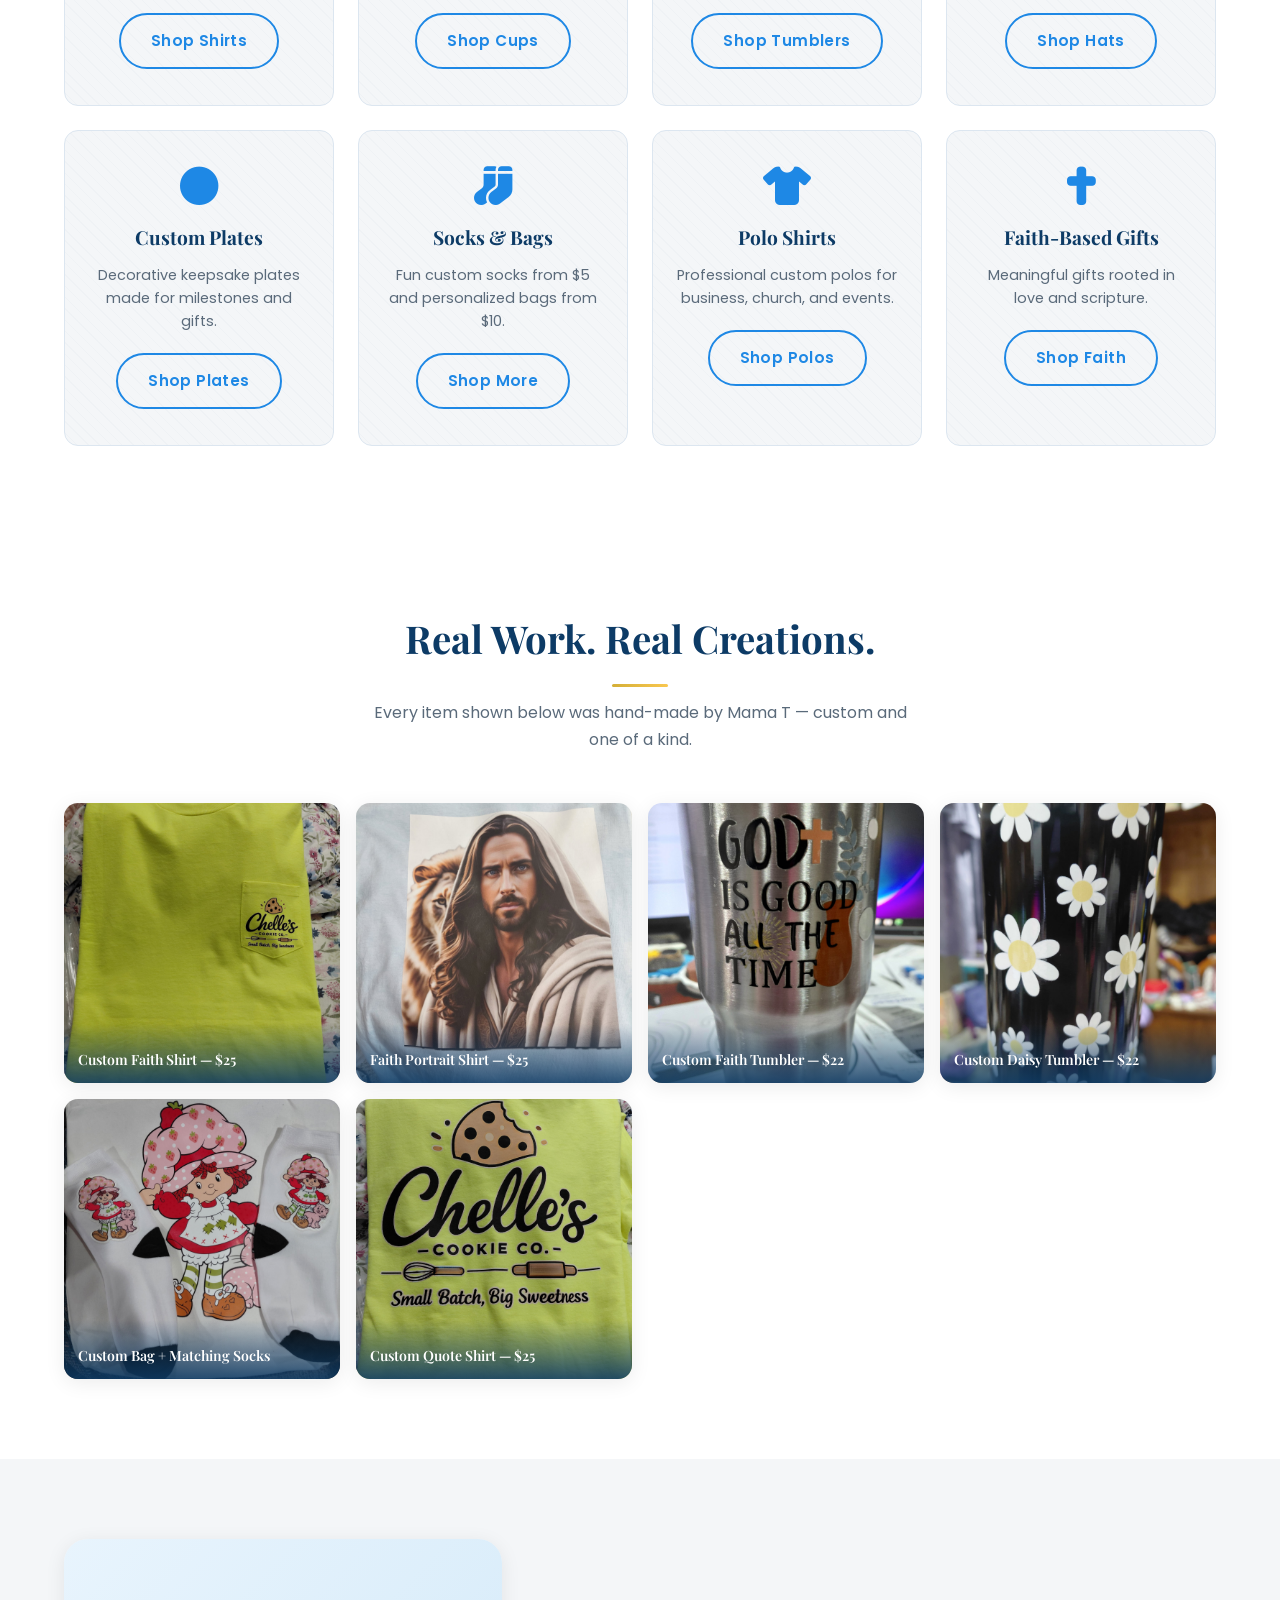
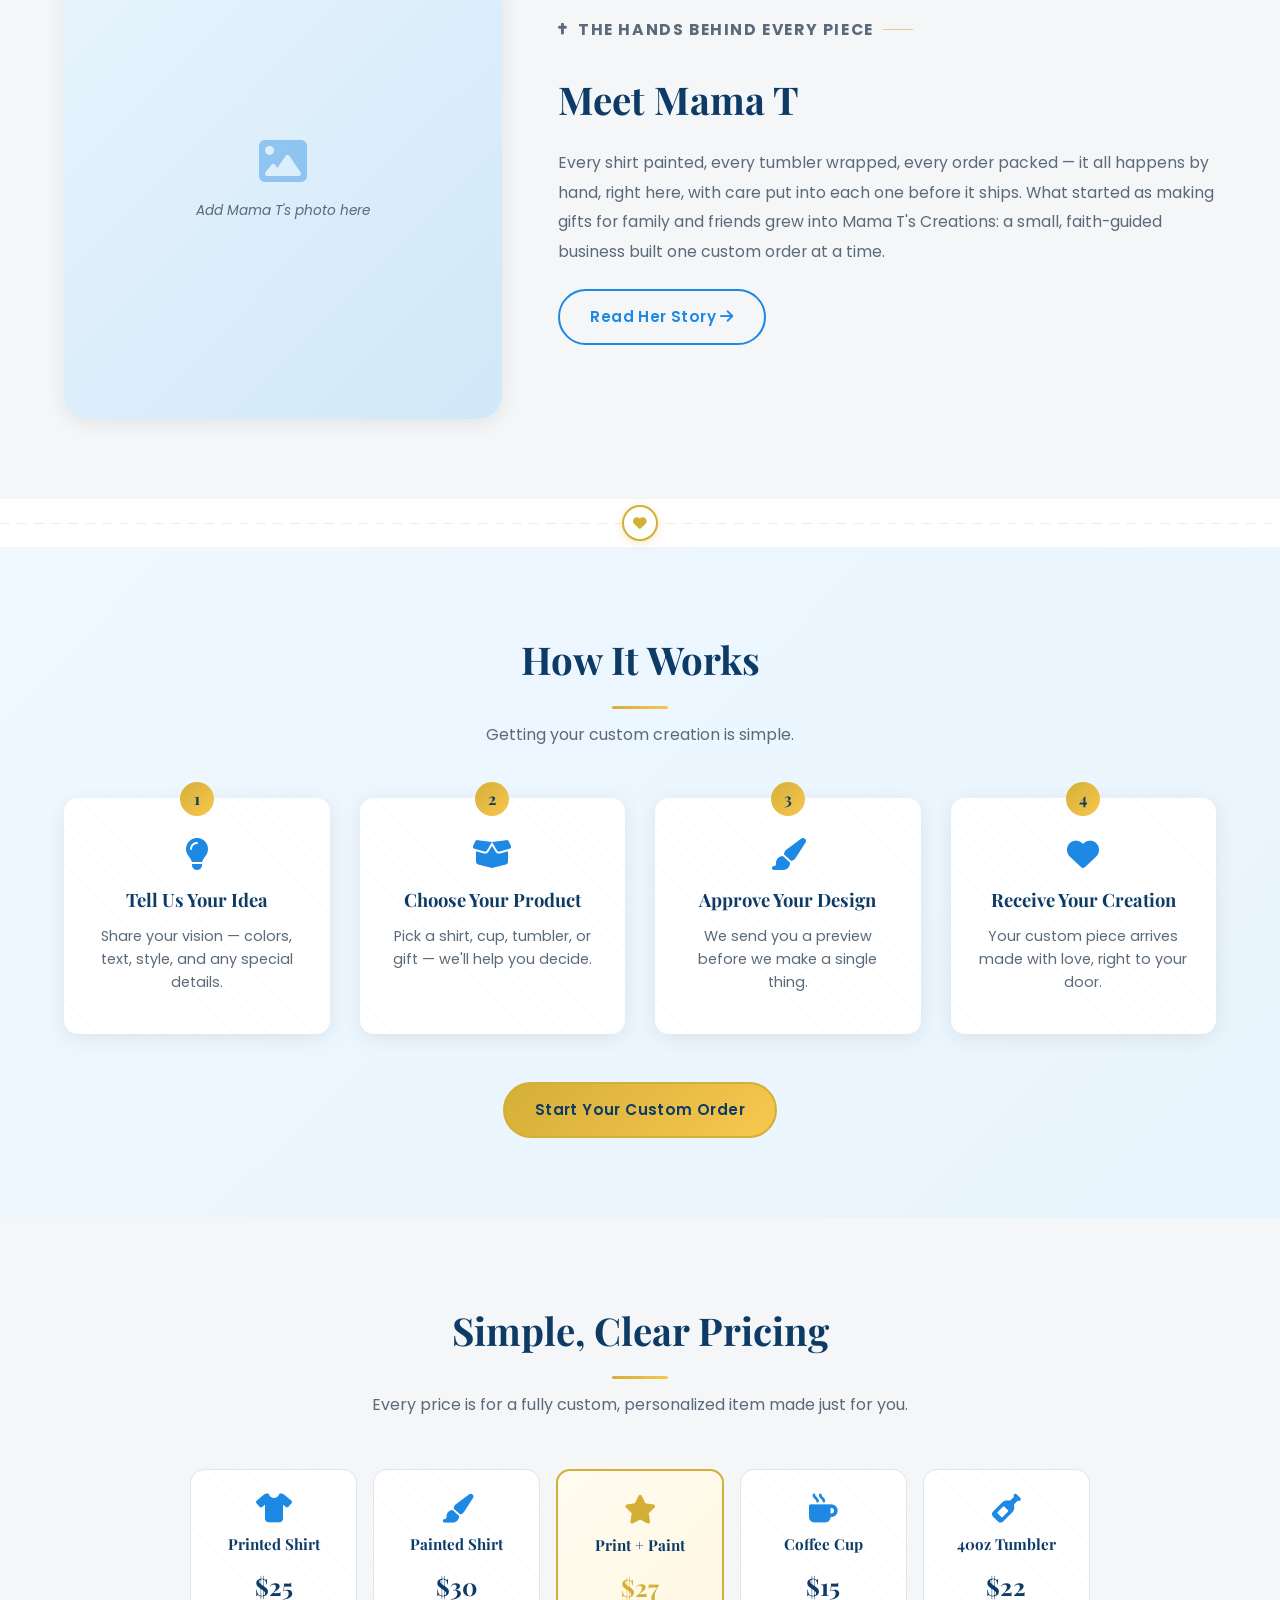
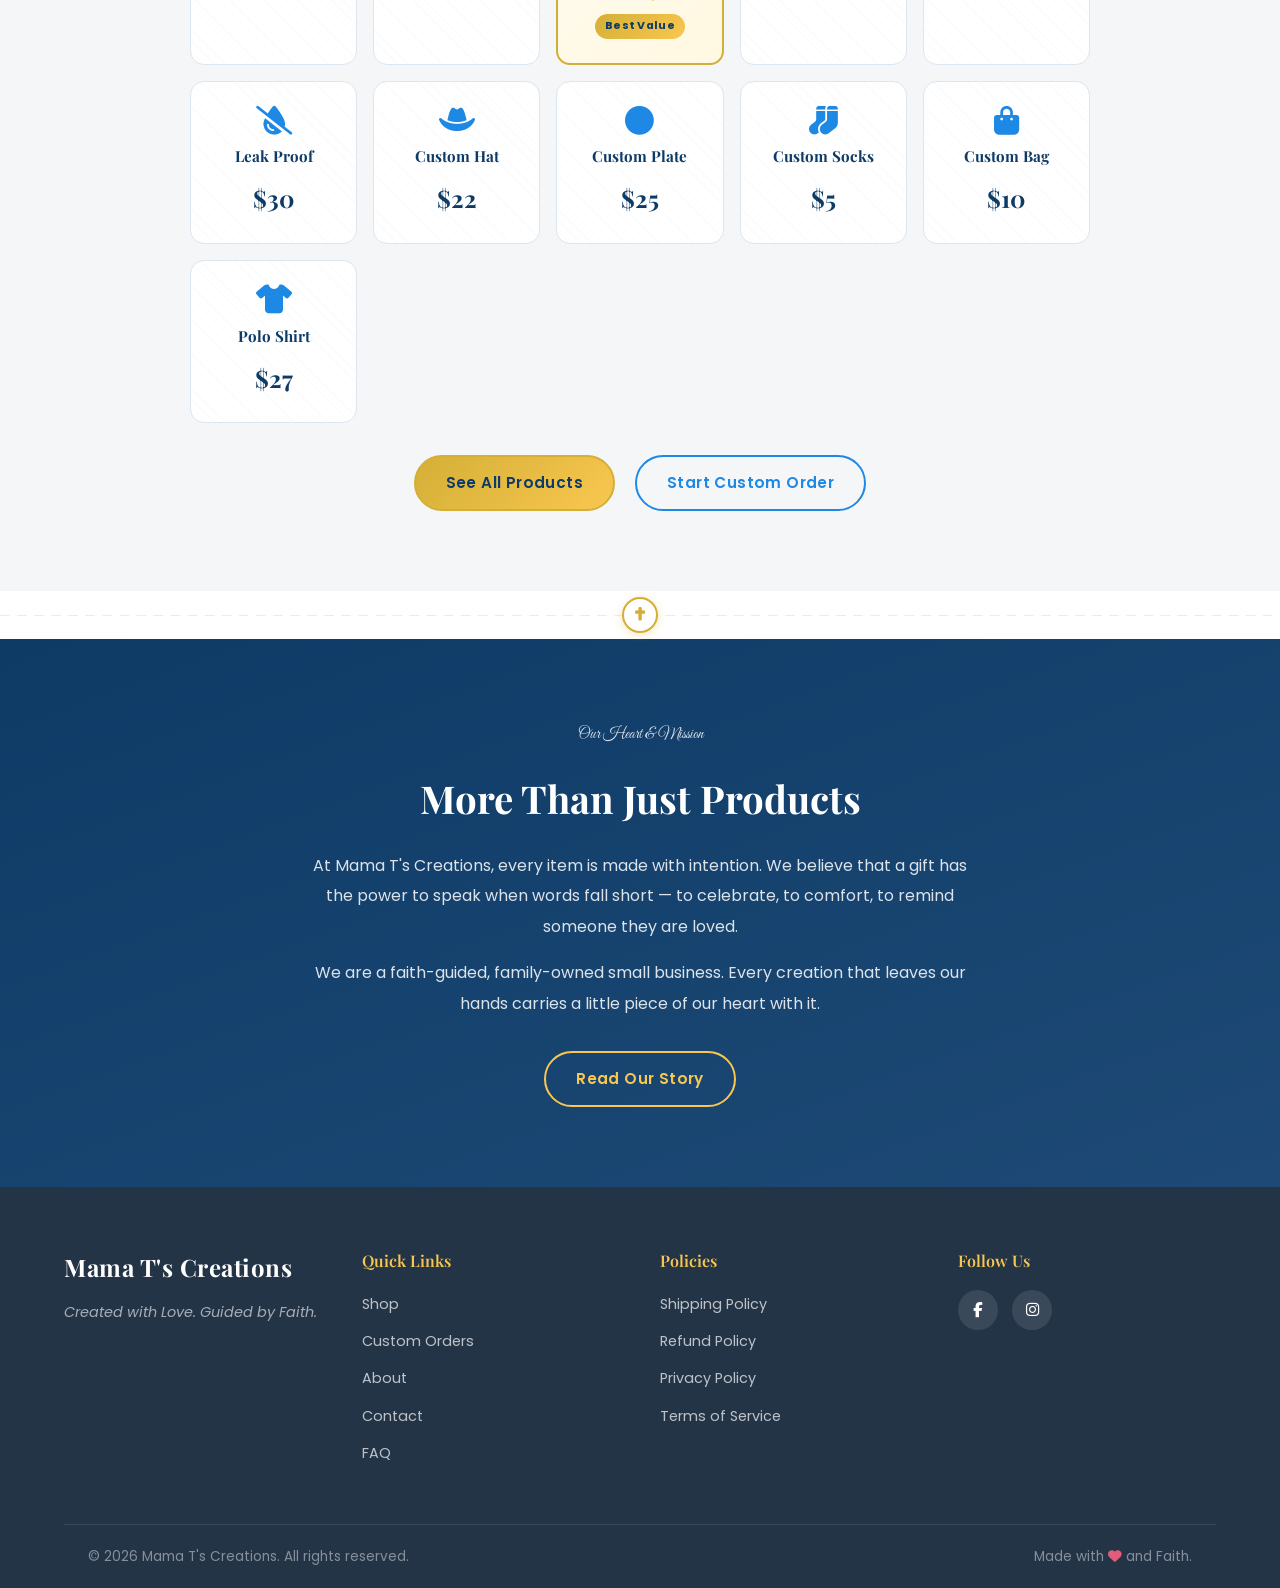
==== commit 5ccb8d43: "changed styles and index.html" ====
--- a/index.html
+++ b/index.html
@@ -225,8 +225,14 @@
     <div class="container">
       <div class="meet-maker-grid">
 
-        <div class="meet-maker-photo">
-          
+        <!-- PHOTO SECTION — FULL SIZE DISPLAY -->
+        <div class="meet-maker-photo-frame">
+          <!-- Add your image here (optional) -->
+          <!-- <img src="assets/images/mama-t-portrait.jpg" alt="Mama T portrait"> -->
+          <div class="placeholder">
+            <i class="fas fa-image"></i>
+            <p>Add Mama T's photo here</p>
+          </div>
         </div>
 
         <div class="meet-maker-text">
--- a/css/style.css
+++ b/css/style.css
@@ -87,6 +87,20 @@
   color: var(--soft-navy);
   text-align: center;
   margin-bottom: 12px;
+  position: relative;
+  padding-bottom: 16px;
+}
+
+.section-title::after {
+  content: '';
+  position: absolute;
+  bottom: 0;
+  left: 50%;
+  transform: translateX(-50%);
+  width: 56px;
+  height: 3px;
+  border-radius: 3px;
+  background: linear-gradient(90deg, var(--gold), var(--warm-gold));
 }
 
 .section-subtitle {
@@ -122,7 +136,7 @@
 .btn-primary:hover {
   background: linear-gradient(135deg, var(--warm-gold), var(--gold));
   transform: translateY(-2px);
-  box-shadow: 0 6px 20px rgba(212, 175, 55, 0.4);
+  box-shadow: 0 8px 24px rgba(212, 175, 55, 0.38);
 }
 
 .btn-secondary {
@@ -147,6 +161,10 @@
   background: var(--deep-blue);
   color: var(--soft-white);
   transform: translateY(-2px);
+}
+
+.btn:active {
+  transform: translateY(0) scale(0.98);
 }
 
 /* ============================================
@@ -536,6 +554,13 @@
   text-align: center;
   transition: var(--transition);
   border: 1px solid var(--border-light);
+  background-image: repeating-linear-gradient(
+    45deg,
+    rgba(13, 59, 102, 0.02) 0px,
+    rgba(13, 59, 102, 0.02) 1px,
+    transparent 1px,
+    transparent 8px
+  );
 }
 
 .category-card:hover {
@@ -589,6 +614,13 @@
   position: relative;
   box-shadow: var(--card-shadow);
   transition: var(--transition);
+  background-image: repeating-linear-gradient(
+    45deg,
+    rgba(13, 59, 102, 0.02) 0px,
+    rgba(13, 59, 102, 0.02) 1px,
+    transparent 1px,
+    transparent 8px
+  );
 }
 
 .process-step:hover {
@@ -850,6 +882,7 @@
 #main-header.scrolled {
   box-shadow: 0 4px 20px rgba(0, 0, 0, 0.12);
 }
+
 /* ============================================
    PAGE HERO BANNER (inner pages)
 ============================================ */
@@ -969,6 +1002,13 @@
   box-shadow: var(--card-shadow);
   transition: var(--transition);
   border: 1px solid var(--border-light);
+  background-image: repeating-linear-gradient(
+    45deg,
+    rgba(13, 59, 102, 0.02) 0px,
+    rgba(13, 59, 102, 0.02) 1px,
+    transparent 1px,
+    transparent 8px
+  );
 }
 
 .product-card:hover {
@@ -1067,6 +1107,7 @@
 .cta-banner .hero-accent {
   font-size: 1.6rem;
 }
+
 /* ============================================
    CUSTOM ORDER PAGE — MINI STEPS
 ============================================ */
@@ -1167,6 +1208,13 @@
   padding: 28px;
   margin-bottom: 24px;
   background: var(--cloud-gray);
+  background-image: repeating-linear-gradient(
+    45deg,
+    rgba(13, 59, 102, 0.02) 0px,
+    rgba(13, 59, 102, 0.02) 1px,
+    transparent 1px,
+    transparent 8px
+  );
 }
 
 .form-fieldset legend {
@@ -1347,8 +1395,9 @@
     max-width: 100%;
   }
 }
-/* ============================================
-   ABOUT PAGE
+
+/* ============================================
+   ABOUT PAGE — FULL SIZE PHOTO DISPLAY
 ============================================ */
 #about-story {
   padding: var(--section-padding);
@@ -1362,28 +1411,66 @@
   align-items: center;
 }
 
+/* Photo container — full size display */
 .about-image-placeholder {
+  position: relative;
+  width: 100%;
+  height: 100%;
+  min-height: 500px;
+  border-radius: var(--radius-lg);
+  overflow: hidden;
+  border: 2px dashed var(--sky-blue);
   background: linear-gradient(135deg, #e8f4fd, #d0e8f8);
-  border-radius: var(--radius-lg);
-  height: 420px;
+}
+
+/* Placeholder state */
+.about-image-placeholder .placeholder {
+  position: absolute;
+  inset: 0;
+  width: 100%;
+  height: 100%;
   display: flex;
   flex-direction: column;
   align-items: center;
   justify-content: center;
   gap: 16px;
   color: var(--deep-blue);
-  border: 2px dashed var(--sky-blue);
-}
-
-.about-image-placeholder i {
+  z-index: 1;
+}
+
+.about-image-placeholder .placeholder i {
   font-size: 4rem;
   opacity: 0.4;
 }
 
-.about-image-placeholder p {
+.about-image-placeholder .placeholder p {
   font-size: 0.9rem;
   color: var(--text-muted);
   font-style: italic;
+  margin: 0;
+}
+
+/* Actual image — FULL SIZE DISPLAY */
+.about-image-placeholder img {
+  position: absolute;
+  inset: 0;
+  width: 100%;
+  height: 100%;
+  object-fit: cover;
+  object-position: center;
+  display: block;
+  border-radius: var(--radius-lg);
+  z-index: 2;
+}
+
+/* Hide placeholder when image is present */
+.about-image-placeholder img ~ .placeholder {
+  display: none;
+}
+
+/* Remove dashed border when image is present */
+.about-image-placeholder img {
+  border: none !important;
 }
 
 .section-label {
@@ -1410,7 +1497,20 @@
   margin-bottom: 16px;
 }
 
-/* Values */
+@media (max-width: 768px) {
+  .about-grid {
+    grid-template-columns: 1fr;
+    gap: 32px;
+  }
+
+  .about-image-placeholder {
+    min-height: 350px;
+  }
+}
+
+/* ============================================
+   VALUES SECTION (About page)
+============================================ */
 #about-values {
   padding: var(--section-padding);
   background: var(--cloud-gray);
@@ -1429,6 +1529,13 @@
   text-align: center;
   box-shadow: var(--card-shadow);
   transition: var(--transition);
+  background-image: repeating-linear-gradient(
+    45deg,
+    rgba(13, 59, 102, 0.02) 0px,
+    rgba(13, 59, 102, 0.02) 1px,
+    transparent 1px,
+    transparent 8px
+  );
 }
 
 .value-card:hover {
@@ -1491,7 +1598,7 @@
   font-weight: 500;
 }
 
-/* About CTA reuses #shop-cta styles */
+/* About CTA */
 #about-cta {
   padding: var(--section-padding);
   background: linear-gradient(160deg, var(--soft-navy) 0%, #1E4976 100%);
@@ -1584,7 +1691,7 @@
   margin-bottom: 12px;
 }
 
-/* Contact form reuses order form styles */
+/* Contact form */
 .contact-form .form-group {
   margin-top: 16px;
 }
@@ -1594,6 +1701,24 @@
   border-radius: var(--radius-md);
   padding: 36px;
   border: 1px solid var(--border-light);
+  background-image: repeating-linear-gradient(
+    45deg,
+    rgba(13, 59, 102, 0.02) 0px,
+    rgba(13, 59, 102, 0.02) 1px,
+    transparent 1px,
+    transparent 8px
+  );
+}
+
+@media (max-width: 768px) {
+  .contact-grid {
+    grid-template-columns: 1fr;
+    gap: 40px;
+  }
+
+  .contact-form-wrapper {
+    padding: 24px;
+  }
 }
 
 /* ============================================
@@ -1680,28 +1805,6 @@
   margin-top: 8px;
 }
 
-/* ============================================
-   MOBILE — ABOUT & CONTACT
-============================================ */
-@media (max-width: 768px) {
-  .about-grid {
-    grid-template-columns: 1fr;
-    gap: 32px;
-  }
-
-  .about-image-placeholder {
-    height: 260px;
-  }
-
-  .contact-grid {
-    grid-template-columns: 1fr;
-    gap: 40px;
-  }
-
-  .contact-form-wrapper {
-    padding: 24px;
-  }
-}
 /* ============================================
    FINAL POLISH & UTILITY CLASSES
 ============================================ */
@@ -1776,6 +1879,7 @@
     font-size: 12pt;
   }
 }
+
 /* ========== BACK TO TOP BUTTON ========== */
 .back-to-top {
   position: fixed;
@@ -1869,6 +1973,7 @@
 .price-pill.best-value {
   border-color: var(--gold);
   background: linear-gradient(135deg, #fffbf0, #fff8e1);
+  position: relative;
 }
 
 .price-pill.best-value i,
@@ -1876,658 +1981,10 @@
   color: var(--gold);
 }
 
-.best-value-tag {
-  background: var(--gold);
-  color: var(--soft-navy);
-  font-size: 0.72rem !important;
-  font-weight: 700 !important;
-  padding: 3px 10px;
-  border-radius: 50px;
-}
-
-/* ============================================
-   FEATURED PRODUCT CARD
-============================================ */
-.product-card-featured {
-  border: 2px solid var(--gold) !important;
-  position: relative;
-}
-
-.product-featured-ribbon {
-  position: absolute;
-  top: 14px;
-  right: -1px;
-  background: linear-gradient(135deg, var(--gold), var(--warm-gold));
-  color: var(--soft-navy);
-  font-size: 0.75rem;
-  font-weight: 700;
-  padding: 5px 14px;
-  border-radius: 4px 0 0 4px;
-  letter-spacing: 0.5px;
-}
-
-.price-note {
-  font-size: 0.78rem;
-  color: var(--text-muted);
-  font-weight: 400;
-  margin-left: 4px;
-}
-
-/* ============================================
-   PRICING SUMMARY TABLE
-============================================ */
-#pricing-summary {
-  padding: var(--section-padding);
-  background: var(--cloud-gray);
-}
-
-.pricing-table-wrapper {
-  max-width: 700px;
-  margin: 0 auto;
-}
-
-.pricing-table {
-  width: 100%;
-  border-collapse: collapse;
-  background: var(--soft-white);
-  border-radius: var(--radius-md);
-  overflow: hidden;
-  box-shadow: var(--card-shadow);
-}
-
-.pricing-table thead {
-  background: linear-gradient(135deg, var(--soft-navy), #1E4976);
-  color: var(--soft-white);
-}
-
-.pricing-table th {
-  padding: 16px 20px;
-  font-family: var(--font-heading);
-  font-size: 0.95rem;
-  font-weight: 600;
-  text-align: left;
-  letter-spacing: 0.5px;
-}
-
-.pricing-table td {
-  padding: 14px 20px;
-  font-size: 0.93rem;
-  color: var(--text-dark);
-  border-bottom: 1px solid var(--border-light);
-}
-
-.pricing-table td i {
-  color: var(--deep-blue);
-  margin-right: 8px;
-  width: 16px;
-}
-
-.pricing-table tr:last-child td {
-  border-bottom: none;
-}
-
-.pricing-table tr:hover td {
-  background: var(--cloud-gray);
-}
-
-.table-highlight td {
-  background: linear-gradient(135deg, #fffbf0, #fff8e1);
-  font-weight: 600;
-  color: var(--soft-navy);
-}
-
-.table-highlight:hover td {
-  background: linear-gradient(135deg, #fff8e1, #fef3c7) !important;
-}
-
-.pricing-note {
-  margin-top: 16px;
-  font-size: 0.88rem;
-  color: var(--text-muted);
-  text-align: center;
-  display: flex;
-  align-items: center;
-  justify-content: center;
-  gap: 6px;
-  flex-wrap: wrap;
-}
-
-.pricing-note i {
-  color: var(--deep-blue);
-}
-
-.pricing-note a {
-  color: var(--deep-blue);
-  font-weight: 500;
-}
-
-.pricing-note a:hover {
-  text-decoration: underline;
-}
-
-/* Pricing table mobile */
-@media (max-width: 600px) {
-  .pricing-table th,
-  .pricing-table td {
-    padding: 12px 14px;
-    font-size: 0.85rem;
-  }
-
-  .pricing-highlight-bar {
-    gap: 10px;
-  }
-
-  .price-pill {
-    min-width: 120px;
-    padding: 12px 16px;
-  }
-}
-
-/* ============================================
-   PRICING SNAPSHOT (Homepage)
-============================================ */
-#price-snapshot {
-  padding: var(--section-padding);
-  background: var(--cloud-gray);
-}
-
-.price-snapshot-grid {
-  display: grid;
-  grid-template-columns: repeat(auto-fit, minmax(140px, 1fr));
-  gap: 16px;
-  max-width: 900px;
-  margin: 0 auto;
-}
-
-.price-snap-card {
-  background: var(--soft-white);
-  border-radius: var(--radius-md);
-  padding: 24px 16px;
-  text-align: center;
-  border: 1px solid var(--border-light);
-  transition: var(--transition);
-  position: relative;
-}
-
-.price-snap-card:hover {
-  transform: translateY(-4px);
-  box-shadow: var(--hover-shadow);
-  border-color: var(--sky-blue);
-}
-
-.price-snap-card i {
-  font-size: 1.8rem;
-  color: var(--deep-blue);
-  margin-bottom: 10px;
-  display: block;
-}
-
-.price-snap-card h3 {
-  font-family: var(--font-heading);
-  font-size: 0.95rem;
-  color: var(--soft-navy);
-  margin-bottom: 8px;
-}
-
-.snap-price {
-  font-size: 1.5rem;
-  font-weight: 700;
-  color: var(--soft-navy);
-  font-family: var(--font-heading);
-  margin: 0;
-}
-
-.featured-snap {
-  border: 2px solid var(--gold) !important;
-  background: linear-gradient(135deg, #fffbf0, #fff8e1);
-}
-
-.featured-snap i,
-.featured-snap .snap-price {
-  color: var(--gold);
-}
-
-.snap-badge {
-  display: inline-block;
-  background: linear-gradient(135deg, var(--gold), var(--warm-gold));
-  color: var(--soft-navy);
-  font-size: 0.68rem;
-  font-weight: 700;
-  padding: 3px 10px;
-  border-radius: 50px;
-  margin-top: 6px;
-  letter-spacing: 0.3px;
-}
-
-@media (max-width: 480px) {
-  .price-snapshot-grid {
-    grid-template-columns: repeat(3, 1fr);
-    gap: 10px;
-  }
-
-  .price-snap-card {
-    padding: 16px 8px;
-  }
-
-  .snap-price {
-    font-size: 1.2rem;
-  }
-}
-
-/* ============================================
-   FAQ PAGE
-============================================ */
-#faq-section {
-  padding: var(--section-padding);
-  background: var(--soft-white);
-}
-
-.faq-wrapper {
-  max-width: 820px;
-  margin: 0 auto;
-}
-
-.faq-category {
-  margin-bottom: 48px;
-}
-
-.faq-category h2 {
-  font-family: var(--font-heading);
-  font-size: 1.4rem;
-  color: var(--soft-navy);
-  margin-bottom: 20px;
-  padding-bottom: 12px;
-  border-bottom: 2px solid var(--border-light);
-  display: flex;
-  align-items: center;
-  gap: 10px;
-}
-
-.faq-category h2 i {
-  color: var(--deep-blue);
-  font-size: 1.2rem;
-}
-
-.faq-item {
-  border: 1px solid var(--border-light);
-  border-radius: var(--radius-sm);
-  margin-bottom: 10px;
-  overflow: hidden;
-  background: var(--soft-white);
-}
-
-.faq-question {
-  width: 100%;
-  background: none;
-  border: none;
-  padding: 18px 20px;
-  font-family: var(--font-body);
-  font-size: 0.97rem;
-  font-weight: 600;
-  color: var(--text-dark);
-  cursor: pointer;
-  display: flex;
-  align-items: center;
-  justify-content: space-between;
-  gap: 12px;
-  text-align: left;
-  transition: var(--transition);
-}
-
-.faq-question:hover {
-  background: var(--cloud-gray);
-  color: var(--soft-navy);
-}
-
-.faq-question i {
-  color: var(--deep-blue);
-  font-size: 0.85rem;
-  transition: transform 0.3s ease;
-  flex-shrink: 0;
-}
-
-.faq-question.open i {
-  transform: rotate(180deg);
-}
-
-.faq-answer {
-  display: none;
-  padding: 0 20px 18px;
-  font-size: 0.93rem;
-  color: var(--text-muted);
-  line-height: 1.8;
-  border-top: 1px solid var(--border-light);
-}
-
-.faq-answer.open {
-  display: block;
-}
-
-.faq-answer p {
-  margin: 14px 0 0;
-}
-
-.faq-answer a {
-  color: var(--deep-blue);
-  font-weight: 500;
-}
-
-.faq-answer a:hover {
-  text-decoration: underline;
-}
-
-.faq-cta {
-  text-align: center;
-  background: linear-gradient(160deg, var(--soft-navy), #1E4976);
-  border-radius: var(--radius-lg);
-  padding: 56px 32px;
-  margin-top: 48px;
-}
-
-.faq-cta h2 {
-  font-family: var(--font-heading);
-  font-size: clamp(1.8rem, 3vw, 2.4rem);
-  color: var(--soft-white);
-  margin-bottom: 12px;
-}
-
-.faq-cta p {
-  color: rgba(255, 255, 255, 0.8);
-  margin-bottom: 24px;
-}
-
-/* ============================================
-   LEGAL / POLICY PAGES
-============================================ */
-#legal-section {
-  padding: var(--section-padding);
-  background: var(--soft-white);
-}
-
-.legal-wrapper {
-  max-width: 780px;
-  margin: 0 auto;
-}
-
-.legal-intro {
-  font-size: 1.02rem;
-  color: var(--text-dark);
-  line-height: 1.9;
-  margin-bottom: 36px;
-  padding-bottom: 28px;
-  border-bottom: 1px solid var(--border-light);
-}
-
-.legal-wrapper h2 {
-  font-family: var(--font-heading);
-  font-size: 1.25rem;
-  color: var(--soft-navy);
-  margin: 36px 0 12px;
-}
-
-.legal-wrapper h2:first-of-type {
-  margin-top: 0;
-}
-
-.legal-wrapper p {
-  font-size: 0.95rem;
-  color: var(--text-muted);
-  line-height: 1.9;
-  margin-bottom: 14px;
-}
-
-.legal-wrapper a {
-  color: var(--deep-blue);
-  font-weight: 500;
-}
-
-.legal-wrapper a:hover {
-  text-decoration: underline;
-}
-
-.legal-list {
-  list-style: none;
-  margin: 4px 0 16px 0;
-}
-
-.legal-list li {
-  font-size: 0.95rem;
-  color: var(--text-muted);
-  line-height: 1.8;
-  padding: 6px 0 6px 26px;
-  position: relative;
-}
-
-.legal-list li::before {
-  content: '\f058';
-  font-family: 'Font Awesome 6 Free';
-  font-weight: 900;
-  position: absolute;
-  left: 0;
-  color: var(--deep-blue);
-  font-size: 0.82rem;
-  top: 8px;
-}
-
-/* ============================================
-   MANAGE / UPDATE FORM — field hint text
-============================================ */
-.field-hint {
-  font-size: 0.78rem;
-  color: var(--text-muted);
-  margin-top: 6px;
-  font-style: italic;
-}
-
-/* ============================================
-   REAL PRODUCT IMAGES
-============================================ */
-.product-img-wrap {
-  overflow: hidden;
-  height: 240px;
-  background: linear-gradient(135deg, #e8f4fd, #d0e8f8);
-  position: relative;
-}
-
-.product-img {
-  width: 100%;
-  height: 240px;
-  object-fit: cover;
-  display: block;
-  transition: transform 0.4s ease;
-}
-
-.product-card:hover .product-img {
-  transform: scale(1.04);
-}
-
-.product-img-wrap img[src$=".svg"] {
-  width: 100%;
-  height: 100%;
-  object-fit: cover;
-}
-
-/* ============================================
-   WORK GALLERY — homepage featured section
-============================================ */
-#gallery {
-  padding: var(--section-padding);
-  background: var(--soft-white);
-}
-
-.gallery-grid {
-  display: grid;
-  grid-template-columns: repeat(auto-fit, minmax(260px, 1fr));
-  gap: 16px;
-}
-
-.gallery-item {
-  border-radius: var(--radius-md);
-  overflow: hidden;
-  position: relative;
-  box-shadow: var(--card-shadow);
-  transition: var(--transition);
-}
-
-.gallery-item:hover {
-  transform: translateY(-4px);
-  box-shadow: var(--hover-shadow);
-}
-
-.gallery-item img {
-  width: 100%;
-  height: 280px;
-  object-fit: cover;
-  display: block;
-}
-
-.gallery-item-label {
-  position: absolute;
-  bottom: 0;
-  left: 0;
-  right: 0;
-  background: linear-gradient(transparent, rgba(13,59,102,0.85));
-  color: white;
-  padding: 24px 14px 12px;
-  font-size: 0.88rem;
-  font-weight: 600;
-  font-family: var(--font-heading);
-}
-
-/* ============================================================
-   PREMIUM SIGNATURE SYSTEM
-   Language: the physical craft of the products themselves —
-   stitching, fabric tags, hand-finished seams. Used with
-   restraint at section boundaries and on price/value badges,
-   not scattered everywhere.
-================================================================ */
-
-/* ---------- Refined button hover (lift + warm glow, no gimmicks) ---------- */
-.btn-primary:hover {
-  box-shadow: 0 8px 24px rgba(212, 175, 55, 0.38);
-}
-
-.btn:active {
-  transform: translateY(0) scale(0.98);
-}
-
-/* ---------- Section title gold accent ---------- */
-.section-title {
-  position: relative;
-  padding-bottom: 16px;
-}
-
-.section-title::after {
-  content: '';
-  position: absolute;
-  bottom: 0;
-  left: 50%;
-  transform: translateX(-50%);
-  width: 56px;
-  height: 3px;
-  border-radius: 3px;
-  background: linear-gradient(90deg, var(--gold), var(--warm-gold));
-}
-
-/* ---------- Eyebrow / kicker label ---------- */
-.eyebrow-tag {
-  display: inline-flex;
-  align-items: center;
-  gap: 9px;
-  font-size: 0.8rem;
-  font-weight: 700;
-  letter-spacing: 1.6px;
-  text-transform: uppercase;
-  color: var(--gold);
-  margin-bottom: 14px;
-}
-
-.eyebrow-tag i {
-  font-size: 0.72rem;
-}
-
-.eyebrow-tag::after {
-  content: '';
-  width: 30px;
-  height: 1px;
-  background: var(--gold);
-  opacity: 0.55;
-}
-
-/* ---------- Stitched seam divider ----------
-   A dashed thread line with a small circular
-   medallion — marks a transition the way a seam
-   marks where two pieces of fabric are joined. */
-.stitch-divider {
-  position: relative;
-  height: 48px;
-  margin: 0;
-  overflow: visible;
-}
-
-.stitch-divider svg {
-  position: absolute;
-  top: 50%;
-  left: 0;
-  width: 100%;
-  height: 1px;
-  overflow: visible;
-  transform: translateY(-50%);
-}
-
-.stitch-divider .stitch-line {
-  stroke: var(--gold);
-  stroke-width: 2;
-  stroke-dasharray: 9 7;
-  fill: none;
-  opacity: 0.5;
-  stroke-dashoffset: 0;
-  transition: stroke-dashoffset 1.1s ease;
-}
-
-.stitch-divider.stitch-animate .stitch-line {
-  animation: stitchDraw 1.4s ease forwards;
-}
-
-@keyframes stitchDraw {
-  from { stroke-dashoffset: 1400; opacity: 0; }
-  to   { stroke-dashoffset: 0; opacity: 0.5; }
-}
-
-.stitch-medallion {
-  position: absolute;
-  top: 50%;
-  left: 50%;
-  transform: translate(-50%, -50%);
-  width: 36px;
-  height: 36px;
-  background: var(--soft-white);
-  border: 2px solid var(--gold);
-  border-radius: 50%;
-  display: flex;
-  align-items: center;
-  justify-content: center;
-  color: var(--gold);
-  font-size: 0.85rem;
-  box-shadow: 0 2px 10px rgba(212, 175, 55, 0.3);
-}
-
-/* Light variant for use on dark section backgrounds */
-.stitch-divider--light .stitch-line {
-  stroke: var(--warm-gold);
-  opacity: 0.65;
-}
-
-.stitch-divider--light .stitch-medallion {
-  background: var(--soft-navy);
-  border-color: var(--warm-gold);
-  color: var(--warm-gold);
-}
-
-/* ---------- Swing tag (Best Value badge) ----------
-   Reshapes the existing .best-value-tag into a real
-   garment price-tag silhouette: notched left edge and
-   a small punch-hole, tied to the apparel the site sells. */
+.price-pill.best-value:hover .best-value-tag {
+  transform: rotate(0deg);
+}
+
 .best-value-tag {
   position: relative;
   display: inline-flex;
@@ -2556,20 +2013,147 @@
   opacity: 0.45;
 }
 
-.price-pill.best-value:hover .best-value-tag {
-  transform: rotate(0deg);
-}
-
-/* ---------- Subtle woven-canvas card texture ----------
-   Applied on top of existing card backgrounds without
-   disturbing their colors — pure texture, very low opacity. */
-.category-card,
-.value-card,
-.process-step,
-.price-snap-card,
-.product-card,
-.form-fieldset,
-.faq-item {
+.price-note {
+  font-size: 0.78rem;
+  color: var(--text-muted);
+  font-weight: 400;
+  margin-left: 4px;
+}
+
+/* ============================================
+   PRICING SUMMARY TABLE
+============================================ */
+#pricing-summary {
+  padding: var(--section-padding);
+  background: var(--cloud-gray);
+}
+
+.pricing-table-wrapper {
+  max-width: 700px;
+  margin: 0 auto;
+}
+
+.pricing-table {
+  width: 100%;
+  border-collapse: collapse;
+  background: var(--soft-white);
+  border-radius: var(--radius-md);
+  overflow: hidden;
+  box-shadow: var(--card-shadow);
+}
+
+.pricing-table thead {
+  background: linear-gradient(135deg, var(--soft-navy), #1E4976);
+  color: var(--soft-white);
+}
+
+.pricing-table th {
+  padding: 16px 20px;
+  font-family: var(--font-heading);
+  font-size: 0.95rem;
+  font-weight: 600;
+  text-align: left;
+  letter-spacing: 0.5px;
+}
+
+.pricing-table td {
+  padding: 14px 20px;
+  font-size: 0.93rem;
+  color: var(--text-dark);
+  border-bottom: 1px solid var(--border-light);
+}
+
+.pricing-table td i {
+  color: var(--deep-blue);
+  margin-right: 8px;
+  width: 16px;
+}
+
+.pricing-table tr:last-child td {
+  border-bottom: none;
+}
+
+.pricing-table tr:hover td {
+  background: var(--cloud-gray);
+}
+
+.table-highlight td {
+  background: linear-gradient(135deg, #fffbf0, #fff8e1);
+  font-weight: 600;
+  color: var(--soft-navy);
+}
+
+.table-highlight:hover td {
+  background: linear-gradient(135deg, #fff8e1, #fef3c7) !important;
+}
+
+.pricing-note {
+  margin-top: 16px;
+  font-size: 0.88rem;
+  color: var(--text-muted);
+  text-align: center;
+  display: flex;
+  align-items: center;
+  justify-content: center;
+  gap: 6px;
+  flex-wrap: wrap;
+}
+
+.pricing-note i {
+  color: var(--deep-blue);
+}
+
+.pricing-note a {
+  color: var(--deep-blue);
+  font-weight: 500;
+}
+
+.pricing-note a:hover {
+  text-decoration: underline;
+}
+
+/* Pricing table mobile */
+@media (max-width: 600px) {
+  .pricing-table th,
+  .pricing-table td {
+    padding: 12px 14px;
+    font-size: 0.85rem;
+  }
+
+  .pricing-highlight-bar {
+    gap: 10px;
+  }
+
+  .price-pill {
+    min-width: 120px;
+    padding: 12px 16px;
+  }
+}
+
+/* ============================================
+   PRICING SNAPSHOT (Homepage)
+============================================ */
+#price-snapshot {
+  padding: var(--section-padding);
+  background: var(--cloud-gray);
+}
+
+.price-snapshot-grid {
+  display: grid;
+  grid-template-columns: repeat(auto-fit, minmax(140px, 1fr));
+  gap: 16px;
+  max-width: 900px;
+  margin: 0 auto;
+}
+
+.price-snap-card {
+  background: var(--soft-white);
+  border-radius: var(--radius-md);
+  padding: 24px 16px;
+  text-align: center;
+  border: 1px solid var(--border-light);
+  transition: var(--transition);
+  position: relative;
   background-image: repeating-linear-gradient(
     45deg,
     rgba(13, 59, 102, 0.02) 0px,
@@ -2579,8 +2163,466 @@
   );
 }
 
-/* ============================================
-   MEET THE MAKER (Homepage)
+.price-snap-card:hover {
+  transform: translateY(-4px);
+  box-shadow: var(--hover-shadow);
+  border-color: var(--sky-blue);
+}
+
+.price-snap-card i {
+  font-size: 1.8rem;
+  color: var(--deep-blue);
+  margin-bottom: 10px;
+  display: block;
+}
+
+.price-snap-card h3 {
+  font-family: var(--font-heading);
+  font-size: 0.95rem;
+  color: var(--soft-navy);
+  margin-bottom: 8px;
+}
+
+.snap-price {
+  font-size: 1.5rem;
+  font-weight: 700;
+  color: var(--soft-navy);
+  font-family: var(--font-heading);
+  margin: 0;
+}
+
+.featured-snap {
+  border: 2px solid var(--gold) !important;
+  background: linear-gradient(135deg, #fffbf0, #fff8e1) !important;
+}
+
+.featured-snap i,
+.featured-snap .snap-price {
+  color: var(--gold);
+}
+
+.snap-badge {
+  display: inline-block;
+  background: linear-gradient(135deg, var(--gold), var(--warm-gold));
+  color: var(--soft-navy);
+  font-size: 0.68rem;
+  font-weight: 700;
+  padding: 3px 10px;
+  border-radius: 50px;
+  margin-top: 6px;
+  letter-spacing: 0.3px;
+}
+
+@media (max-width: 480px) {
+  .price-snapshot-grid {
+    grid-template-columns: repeat(3, 1fr);
+    gap: 10px;
+  }
+
+  .price-snap-card {
+    padding: 16px 8px;
+  }
+
+  .snap-price {
+    font-size: 1.2rem;
+  }
+}
+
+/* ============================================
+   FAQ PAGE
+============================================ */
+#faq-section {
+  padding: var(--section-padding);
+  background: var(--soft-white);
+}
+
+.faq-wrapper {
+  max-width: 820px;
+  margin: 0 auto;
+}
+
+.faq-category {
+  margin-bottom: 48px;
+}
+
+.faq-category h2 {
+  font-family: var(--font-heading);
+  font-size: 1.4rem;
+  color: var(--soft-navy);
+  margin-bottom: 20px;
+  padding-bottom: 12px;
+  border-bottom: 2px solid var(--border-light);
+  display: flex;
+  align-items: center;
+  gap: 10px;
+}
+
+.faq-category h2 i {
+  color: var(--deep-blue);
+  font-size: 1.2rem;
+}
+
+.faq-item {
+  border: 1px solid var(--border-light);
+  border-radius: var(--radius-sm);
+  margin-bottom: 10px;
+  overflow: hidden;
+  background: var(--soft-white);
+  background-image: repeating-linear-gradient(
+    45deg,
+    rgba(13, 59, 102, 0.02) 0px,
+    rgba(13, 59, 102, 0.02) 1px,
+    transparent 1px,
+    transparent 8px
+  );
+}
+
+.faq-question {
+  width: 100%;
+  background: none;
+  border: none;
+  padding: 18px 20px;
+  font-family: var(--font-body);
+  font-size: 0.97rem;
+  font-weight: 600;
+  color: var(--text-dark);
+  cursor: pointer;
+  display: flex;
+  align-items: center;
+  justify-content: space-between;
+  gap: 12px;
+  text-align: left;
+  transition: var(--transition);
+}
+
+.faq-question:hover {
+  background: var(--cloud-gray);
+  color: var(--soft-navy);
+}
+
+.faq-question i {
+  color: var(--deep-blue);
+  font-size: 0.85rem;
+  transition: transform 0.3s ease;
+  flex-shrink: 0;
+}
+
+.faq-question.open i {
+  transform: rotate(180deg);
+}
+
+.faq-answer {
+  display: none;
+  padding: 0 20px 18px;
+  font-size: 0.93rem;
+  color: var(--text-muted);
+  line-height: 1.8;
+  border-top: 1px solid var(--border-light);
+}
+
+.faq-answer.open {
+  display: block;
+}
+
+.faq-answer p {
+  margin: 14px 0 0;
+}
+
+.faq-answer a {
+  color: var(--deep-blue);
+  font-weight: 500;
+}
+
+.faq-answer a:hover {
+  text-decoration: underline;
+}
+
+.faq-cta {
+  text-align: center;
+  background: linear-gradient(160deg, var(--soft-navy), #1E4976);
+  border-radius: var(--radius-lg);
+  padding: 56px 32px;
+  margin-top: 48px;
+}
+
+.faq-cta h2 {
+  font-family: var(--font-heading);
+  font-size: clamp(1.8rem, 3vw, 2.4rem);
+  color: var(--soft-white);
+  margin-bottom: 12px;
+  border: none;
+  padding: 0;
+}
+
+.faq-cta p {
+  color: rgba(255, 255, 255, 0.8);
+  margin-bottom: 24px;
+}
+
+/* ============================================
+   LEGAL / POLICY PAGES
+============================================ */
+#legal-section {
+  padding: var(--section-padding);
+  background: var(--soft-white);
+}
+
+.legal-wrapper {
+  max-width: 780px;
+  margin: 0 auto;
+}
+
+.legal-intro {
+  font-size: 1.02rem;
+  color: var(--text-dark);
+  line-height: 1.9;
+  margin-bottom: 36px;
+  padding-bottom: 28px;
+  border-bottom: 1px solid var(--border-light);
+}
+
+.legal-wrapper h2 {
+  font-family: var(--font-heading);
+  font-size: 1.25rem;
+  color: var(--soft-navy);
+  margin: 36px 0 12px;
+}
+
+.legal-wrapper h2:first-of-type {
+  margin-top: 0;
+}
+
+.legal-wrapper p {
+  font-size: 0.95rem;
+  color: var(--text-muted);
+  line-height: 1.9;
+  margin-bottom: 14px;
+}
+
+.legal-wrapper a {
+  color: var(--deep-blue);
+  font-weight: 500;
+}
+
+.legal-wrapper a:hover {
+  text-decoration: underline;
+}
+
+.legal-list {
+  list-style: none;
+  margin: 4px 0 16px 0;
+}
+
+.legal-list li {
+  font-size: 0.95rem;
+  color: var(--text-muted);
+  line-height: 1.8;
+  padding: 6px 0 6px 26px;
+  position: relative;
+}
+
+.legal-list li::before {
+  content: '\f058';
+  font-family: 'Font Awesome 6 Free';
+  font-weight: 900;
+  position: absolute;
+  left: 0;
+  color: var(--deep-blue);
+  font-size: 0.82rem;
+  top: 8px;
+}
+
+/* ============================================
+   MANAGE / UPDATE FORM — field hint text
+============================================ */
+.field-hint {
+  font-size: 0.78rem;
+  color: var(--text-muted);
+  margin-top: 6px;
+  font-style: italic;
+}
+
+/* ============================================
+   REAL PRODUCT IMAGES
+============================================ */
+.product-img-wrap {
+  overflow: hidden;
+  height: 240px;
+  background: linear-gradient(135deg, #e8f4fd, #d0e8f8);
+  position: relative;
+}
+
+.product-img {
+  width: 100%;
+  height: 240px;
+  object-fit: cover;
+  display: block;
+  transition: transform 0.4s ease;
+}
+
+.product-card:hover .product-img {
+  transform: scale(1.04);
+}
+
+.product-img-wrap img[src$=".svg"] {
+  width: 100%;
+  height: 100%;
+  object-fit: cover;
+}
+
+/* ============================================
+   WORK GALLERY — homepage featured section
+============================================ */
+#gallery {
+  padding: var(--section-padding);
+  background: var(--soft-white);
+}
+
+.gallery-grid {
+  display: grid;
+  grid-template-columns: repeat(auto-fit, minmax(260px, 1fr));
+  gap: 16px;
+}
+
+.gallery-item {
+  border-radius: var(--radius-md);
+  overflow: hidden;
+  position: relative;
+  box-shadow: var(--card-shadow);
+  transition: var(--transition);
+}
+
+.gallery-item:hover {
+  transform: translateY(-4px);
+  box-shadow: var(--hover-shadow);
+}
+
+.gallery-item img {
+  width: 100%;
+  height: 280px;
+  object-fit: cover;
+  display: block;
+}
+
+.gallery-item-label {
+  position: absolute;
+  bottom: 0;
+  left: 0;
+  right: 0;
+  background: linear-gradient(transparent, rgba(13,59,102,0.85));
+  color: white;
+  padding: 24px 14px 12px;
+  font-size: 0.88rem;
+  font-weight: 600;
+  font-family: var(--font-heading);
+}
+
+/* ============================================
+   STITCHED SEAM DIVIDER
+============================================ */
+.stitch-divider {
+  position: relative;
+  height: 48px;
+  margin: 0;
+  overflow: visible;
+}
+
+.stitch-divider svg {
+  position: absolute;
+  top: 50%;
+  left: 0;
+  width: 100%;
+  height: 1px;
+  overflow: visible;
+  transform: translateY(-50%);
+}
+
+.stitch-divider .stitch-line {
+  stroke: var(--gold);
+  stroke-width: 2;
+  stroke-dasharray: 9 7;
+  fill: none;
+  opacity: 0.5;
+  stroke-dashoffset: 0;
+  transition: stroke-dashoffset 1.1s ease;
+}
+
+.stitch-divider.stitch-animate .stitch-line {
+  animation: stitchDraw 1.4s ease forwards;
+}
+
+@keyframes stitchDraw {
+  from { stroke-dashoffset: 1400; opacity: 0; }
+  to   { stroke-dashoffset: 0; opacity: 0.5; }
+}
+
+.stitch-medallion {
+  position: absolute;
+  top: 50%;
+  left: 50%;
+  transform: translate(-50%, -50%);
+  width: 36px;
+  height: 36px;
+  background: var(--soft-white);
+  border: 2px solid var(--gold);
+  border-radius: 50%;
+  display: flex;
+  align-items: center;
+  justify-content: center;
+  color: var(--gold);
+  font-size: 0.85rem;
+  box-shadow: 0 2px 10px rgba(212, 175, 55, 0.3);
+}
+
+/* Light variant for use on dark section backgrounds */
+.stitch-divider--light .stitch-line {
+  stroke: var(--warm-gold);
+  opacity: 0.65;
+}
+
+.stitch-divider--light .stitch-medallion {
+  background: var(--soft-navy);
+  border-color: var(--warm-gold);
+  color: var(--warm-gold);
+}
+
+@media (prefers-reduced-motion: reduce) {
+  .stitch-divider.stitch-animate .stitch-line {
+    animation: none;
+    stroke-dashoffset: 0;
+    opacity: 0.5;
+  }
+}
+
+/* ============================================
+   EYEBROW / KICKER LABEL
+============================================ */
+.eyebrow-tag {
+  display: inline-flex;
+  align-items: center;
+  gap: 9px;
+  font-size: 0.8rem;
+  font-weight: 700;
+  letter-spacing: 1.6px;
+  text-transform: uppercase;
+  color: var(--gold);
+  margin-bottom: 14px;
+}
+
+.eyebrow-tag i {
+  font-size: 0.72rem;
+}
+
+.eyebrow-tag::after {
+  content: '';
+  width: 30px;
+  height: 1px;
+  background: var(--gold);
+  opacity: 0.55;
+}
+
+/* ============================================
+   MEET THE MAKER (Homepage) — FULL SIZE PHOTO
 ============================================ */
 #meet-maker {
   padding: var(--section-padding);
@@ -2594,29 +2636,60 @@
   align-items: center;
 }
 
+/* Photo container — full size */
 .meet-maker-photo-frame {
+  position: relative;
+  width: 100%;
+  height: 100%;
+  min-height: 480px;
+  border-radius: var(--radius-lg);
+  overflow: hidden;
+  box-shadow: var(--card-shadow);
   background: linear-gradient(135deg, #e8f4fd, #d0e8f8);
-  border-radius: var(--radius-lg);
-  height: 320px;
+}
+
+/* Placeholder state */
+.meet-maker-photo-frame .placeholder {
+  position: absolute;
+  inset: 0;
+  width: 100%;
+  height: 100%;
   display: flex;
   flex-direction: column;
   align-items: center;
   justify-content: center;
   gap: 14px;
   color: var(--deep-blue);
-  border: 2px dashed var(--sky-blue);
-}
-
-.meet-maker-photo-frame i {
+  z-index: 1;
+}
+
+.meet-maker-photo-frame .placeholder i {
   font-size: 3rem;
   opacity: 0.4;
 }
 
-.meet-maker-photo-frame p {
+.meet-maker-photo-frame .placeholder p {
   font-size: 0.85rem;
   color: var(--text-muted);
   font-style: italic;
   margin: 0;
+}
+
+/* Actual image — FULL SIZE DISPLAY */
+.meet-maker-photo-frame img {
+  position: absolute;
+  inset: 0;
+  width: 100%;
+  height: 100%;
+  object-fit: cover;
+  object-position: center 20%;
+  display: block;
+  z-index: 2;
+}
+
+/* Hide placeholder when image is present */
+.meet-maker-photo-frame img ~ .placeholder {
+  display: none;
 }
 
 .meet-maker-text h2 {
@@ -2640,15 +2713,6 @@
   }
 
   .meet-maker-photo-frame {
-    height: 240px;
-  }
-}
-
-/* ---------- Respect reduced motion ---------- */
-@media (prefers-reduced-motion: reduce) {
-  .stitch-divider.stitch-animate .stitch-line {
-    animation: none;
-    stroke-dashoffset: 0;
-    opacity: 0.5;
+    min-height: 340px;
   }
 }
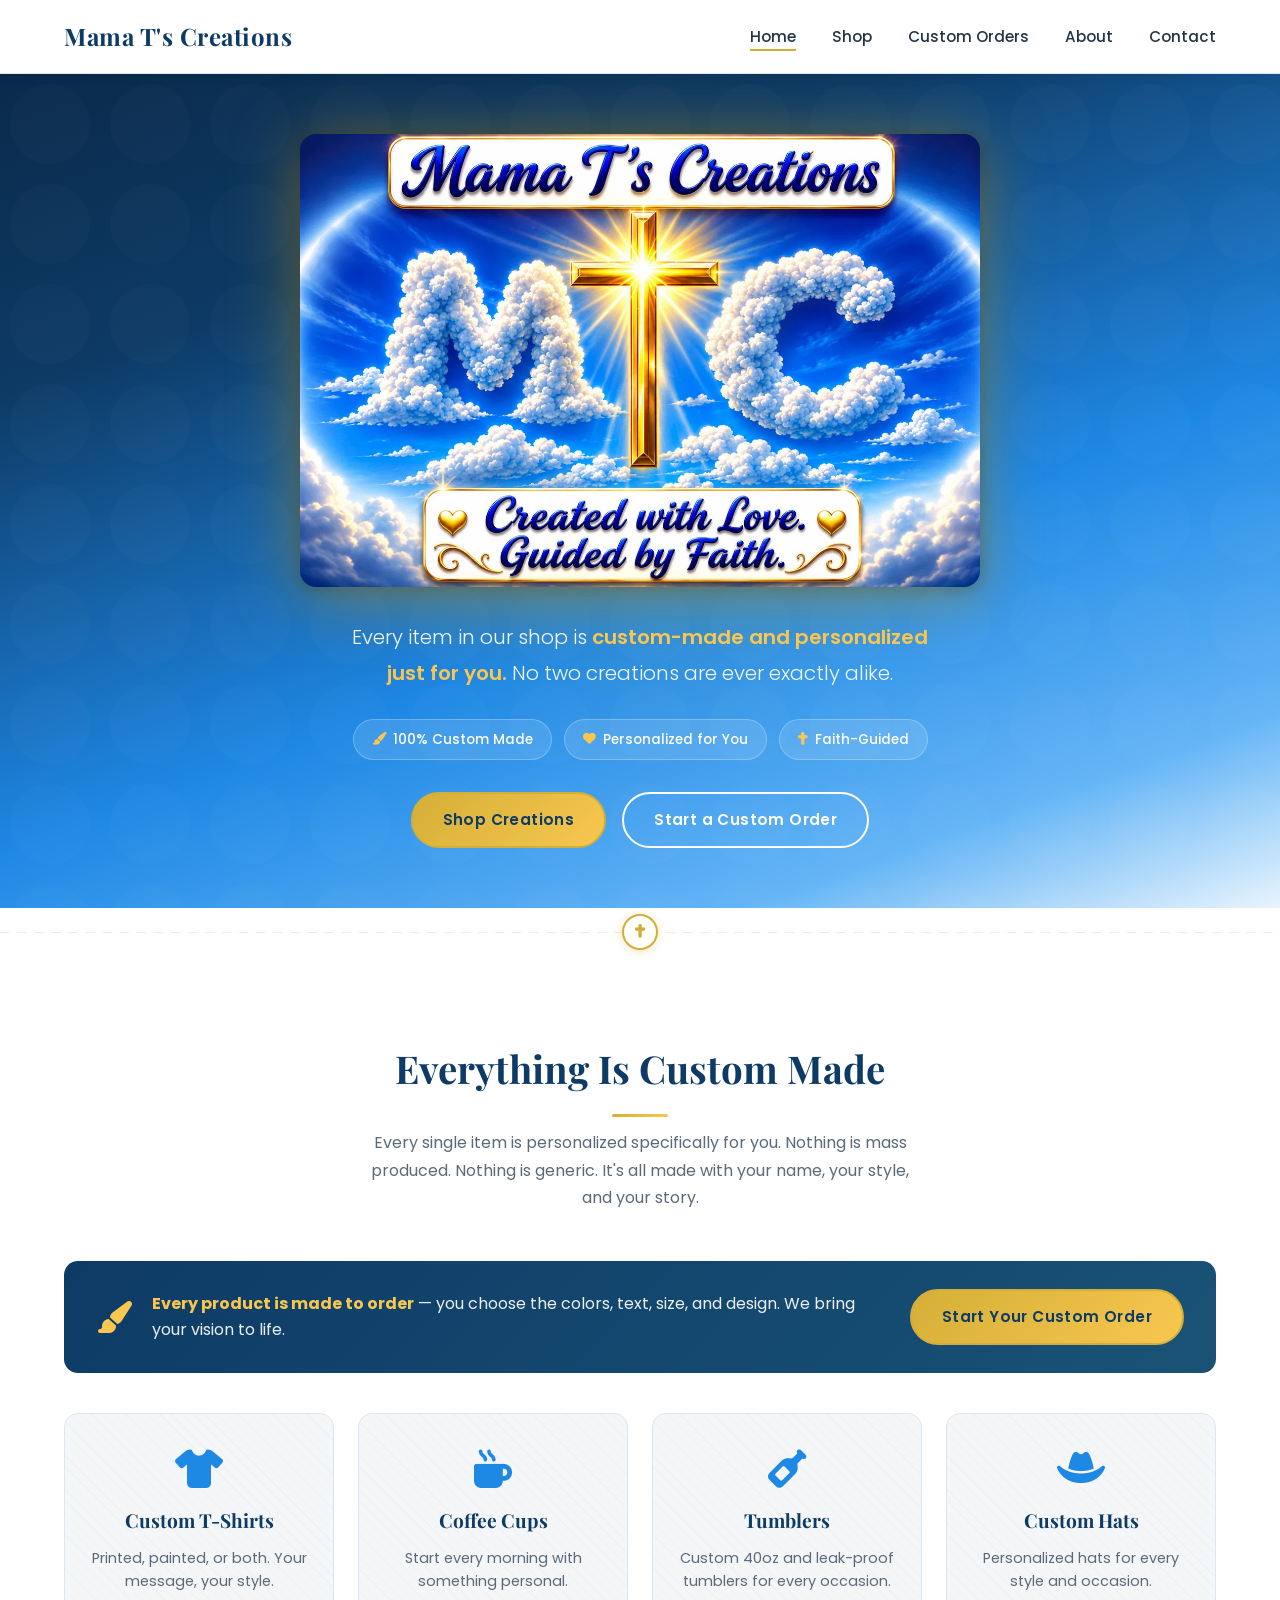
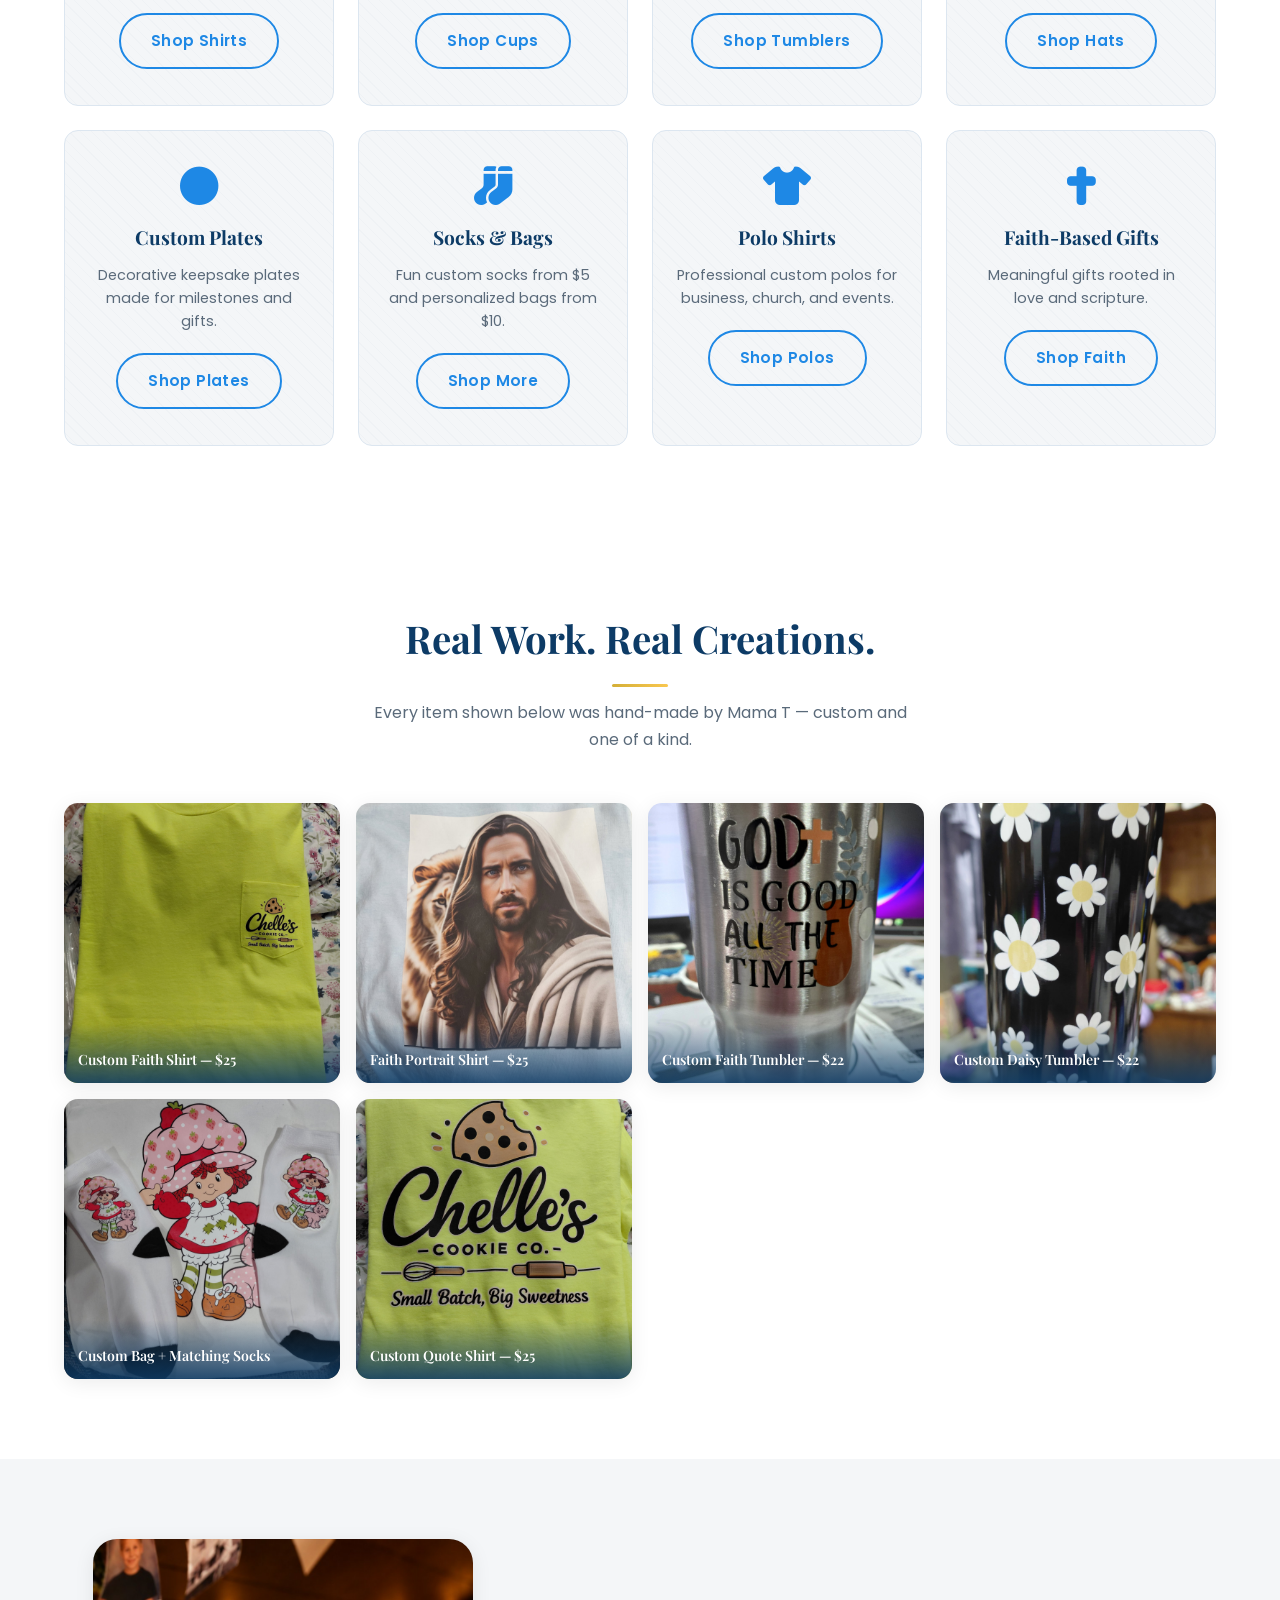
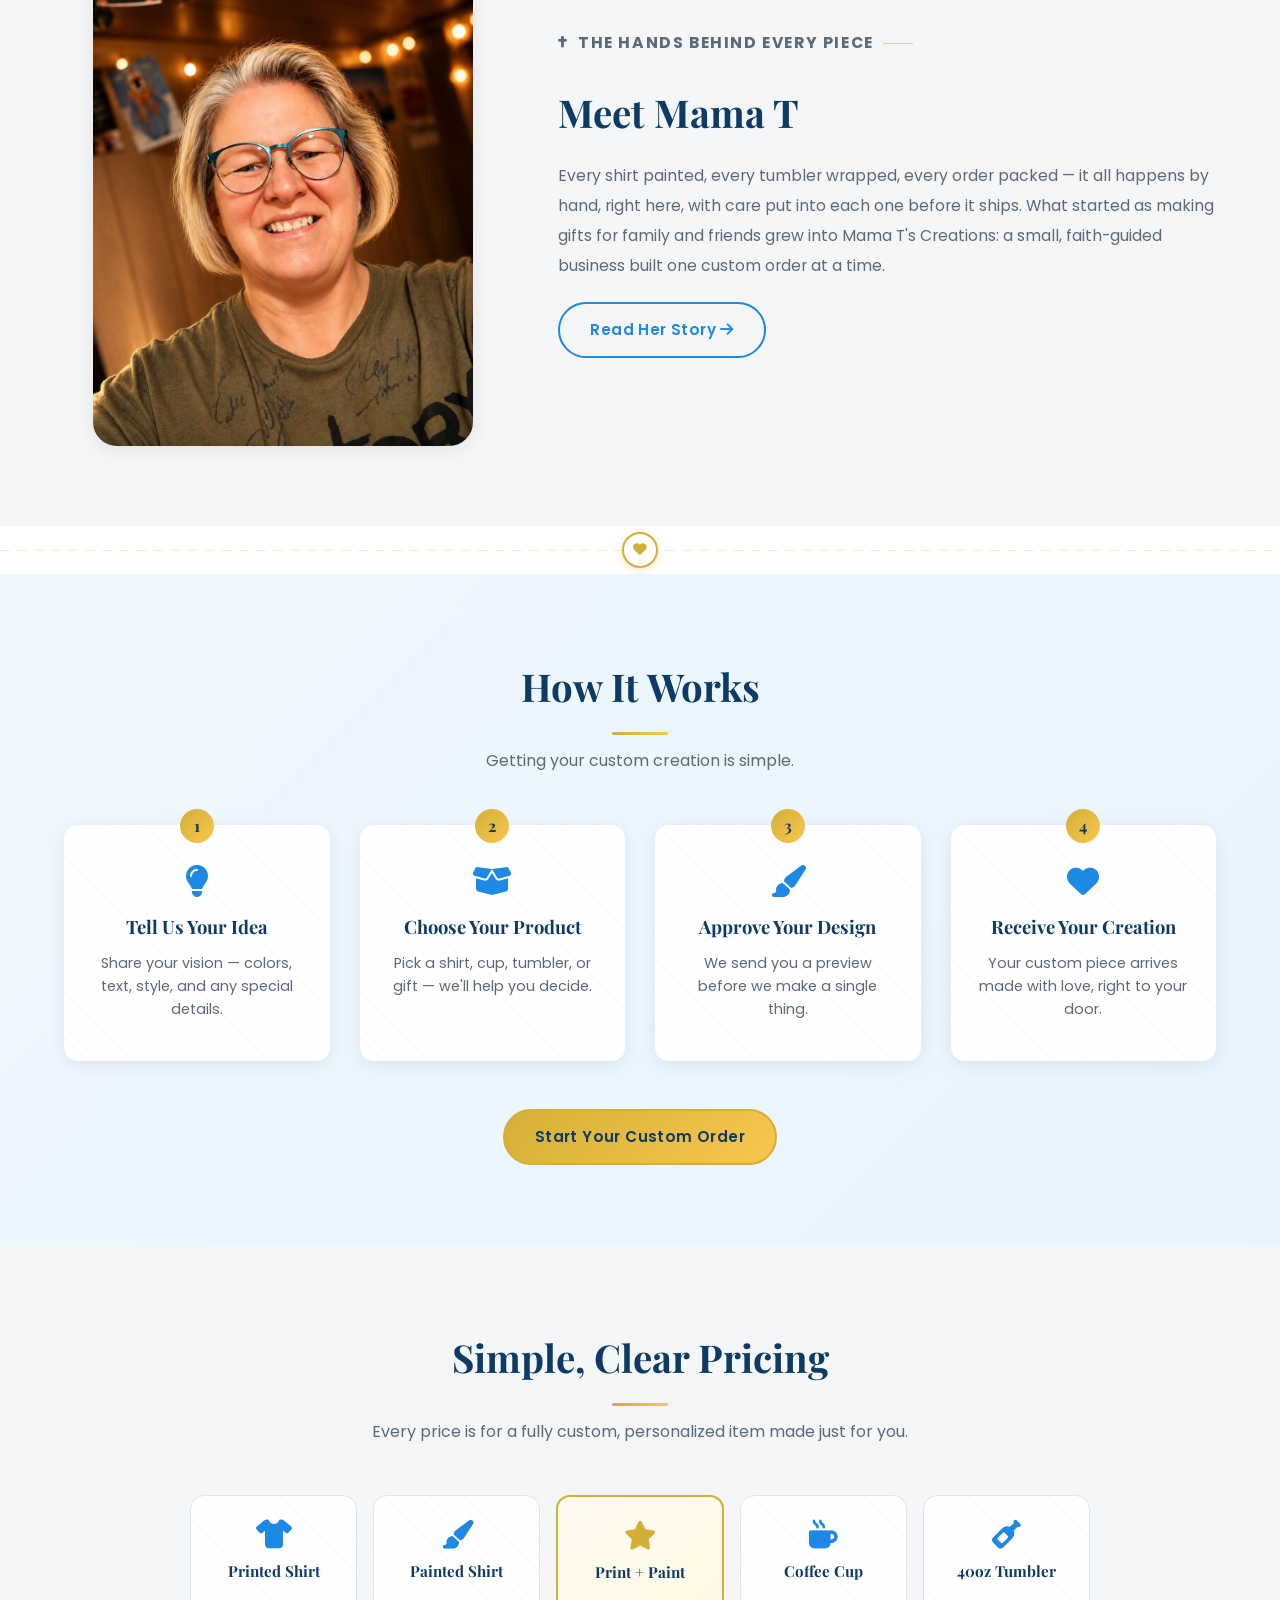
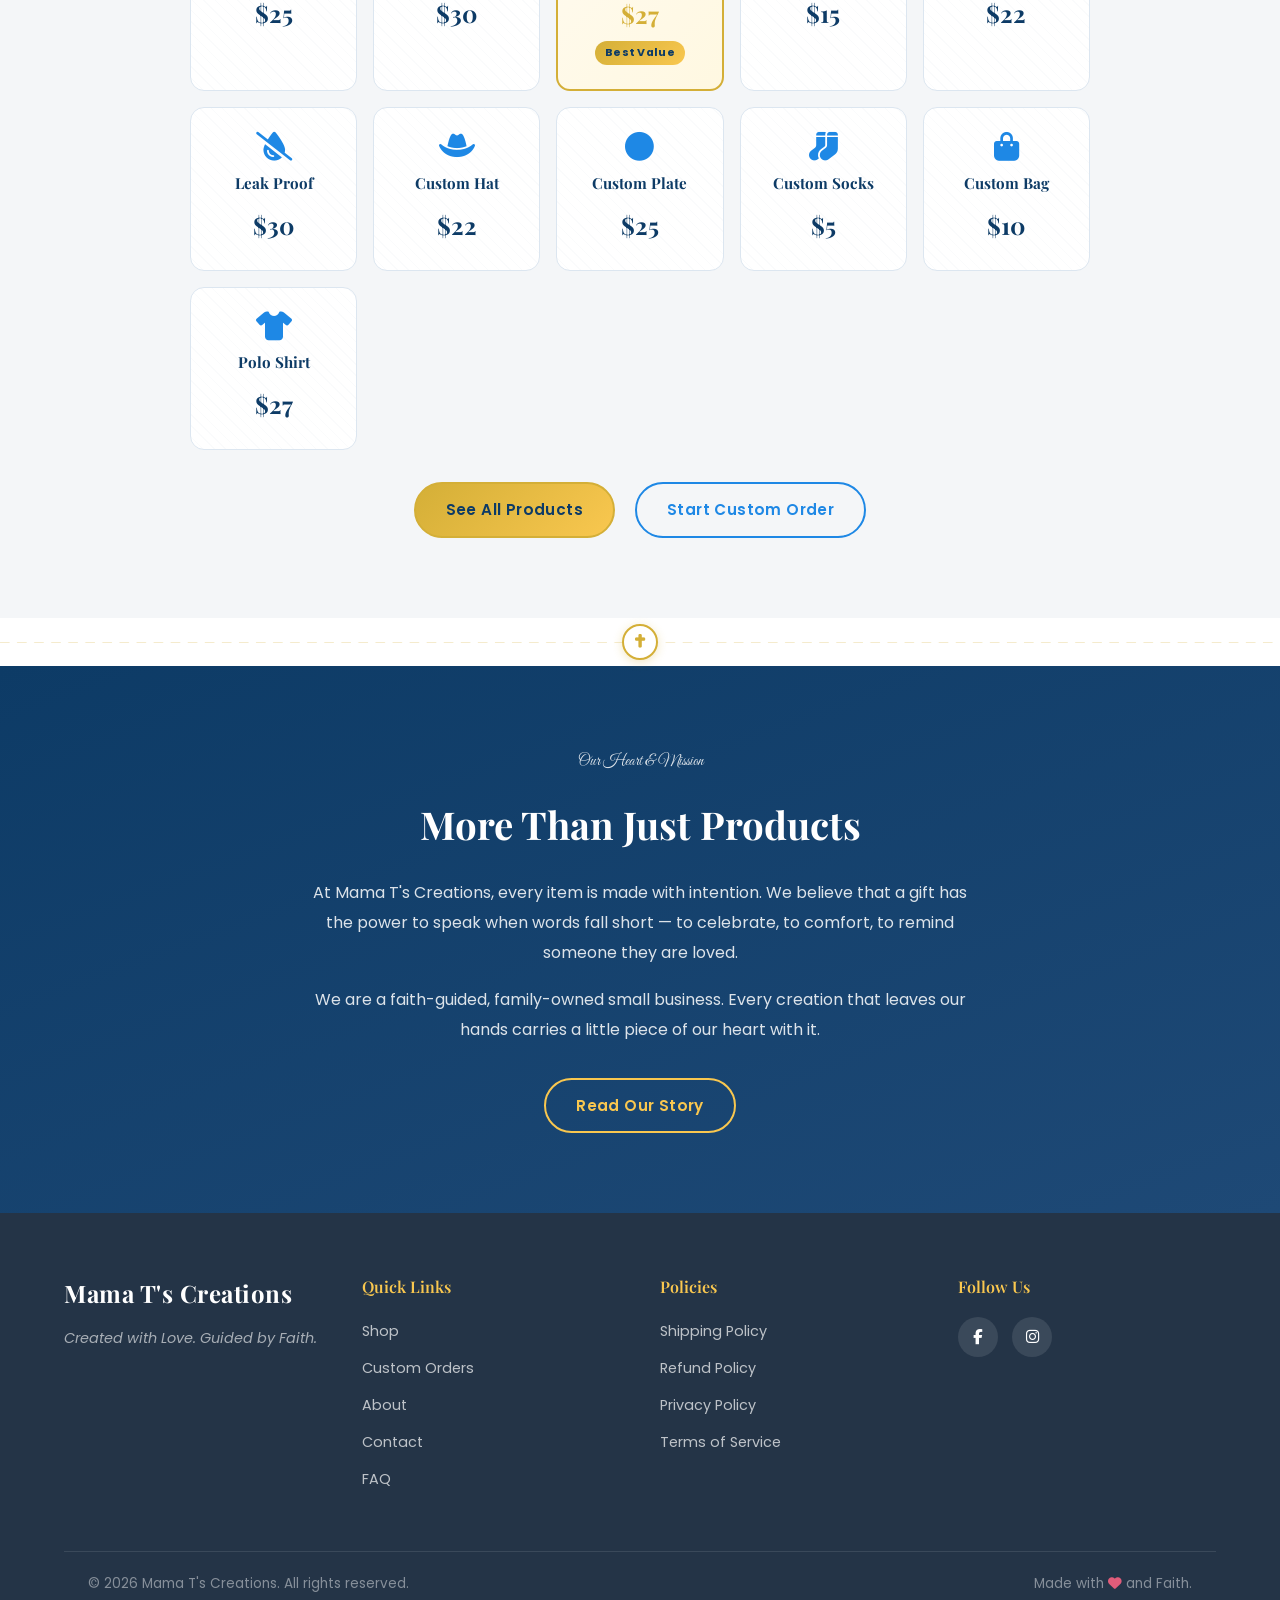
==== commit 5ffa79b6: "still fixing the about image section" ====
--- a/index.html
+++ b/index.html
@@ -227,8 +227,7 @@
 
         <!-- PHOTO SECTION — FULL SIZE DISPLAY -->
         <div class="meet-maker-photo-frame">
-          <!-- Add your image here (optional) -->
-          <!-- <img src="assets/images/mama-t-portrait.jpg" alt="Mama T portrait"> -->
+          <img src="assets/images/mama-t-portrait.jpg" alt="Mama T portrait" loading="lazy" />
           <div class="placeholder">
             <i class="fas fa-image"></i>
             <p>Add Mama T's photo here</p>
--- a/css/style.css
+++ b/css/style.css
@@ -1416,6 +1416,9 @@
   position: relative;
   width: 100%;
   height: 100%;
+  aspect-ratio: 3 / 4;
+  max-width: 460px;
+  margin-inline: auto;
   min-height: 500px;
   border-radius: var(--radius-lg);
   overflow: hidden;
@@ -1456,7 +1459,7 @@
   inset: 0;
   width: 100%;
   height: 100%;
-  object-fit: cover;
+  object-fit: contain;
   object-position: center;
   display: block;
   border-radius: var(--radius-lg);
@@ -2641,6 +2644,9 @@
   position: relative;
   width: 100%;
   height: 100%;
+  aspect-ratio: 3 / 4;
+  max-width: 380px;
+  margin-inline: auto;
   min-height: 480px;
   border-radius: var(--radius-lg);
   overflow: hidden;
@@ -2681,8 +2687,8 @@
   inset: 0;
   width: 100%;
   height: 100%;
-  object-fit: cover;
-  object-position: center 20%;
+  object-fit: contain;
+  object-position: center;
   display: block;
   z-index: 2;
 }
